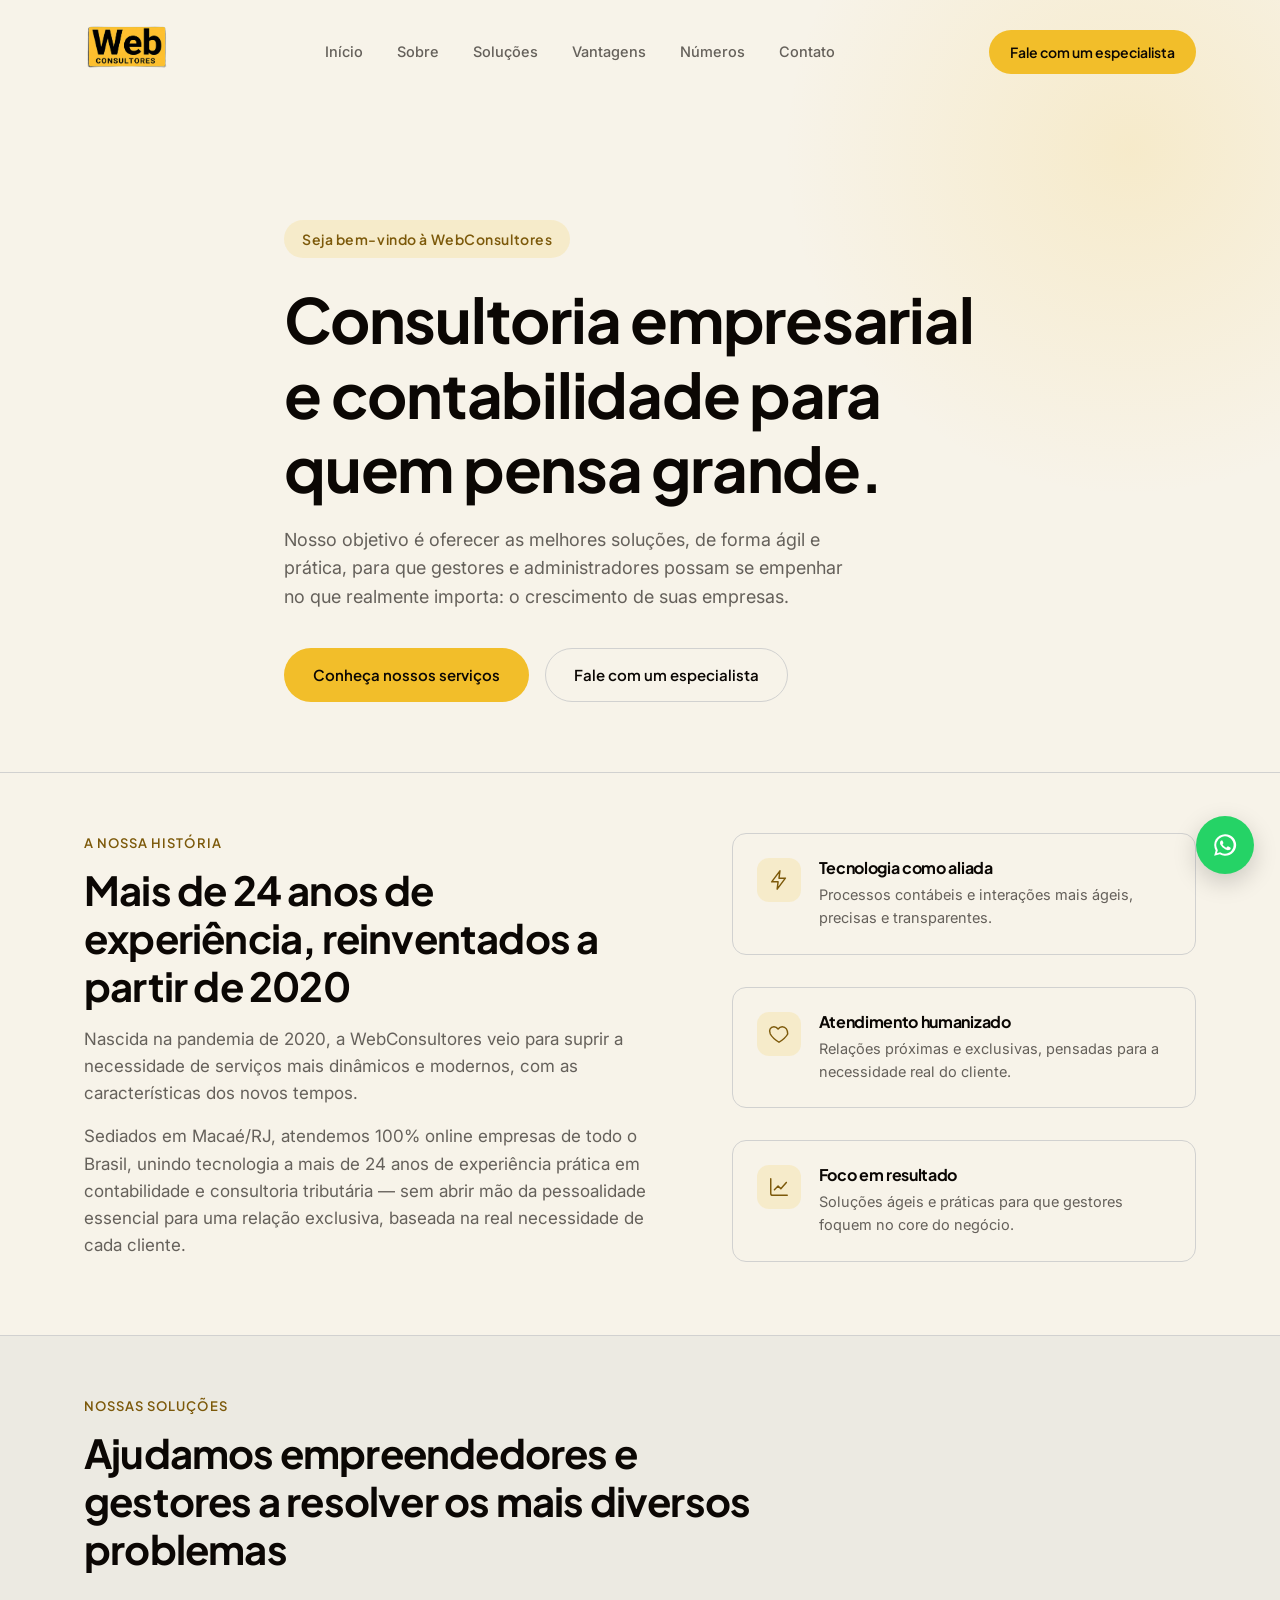
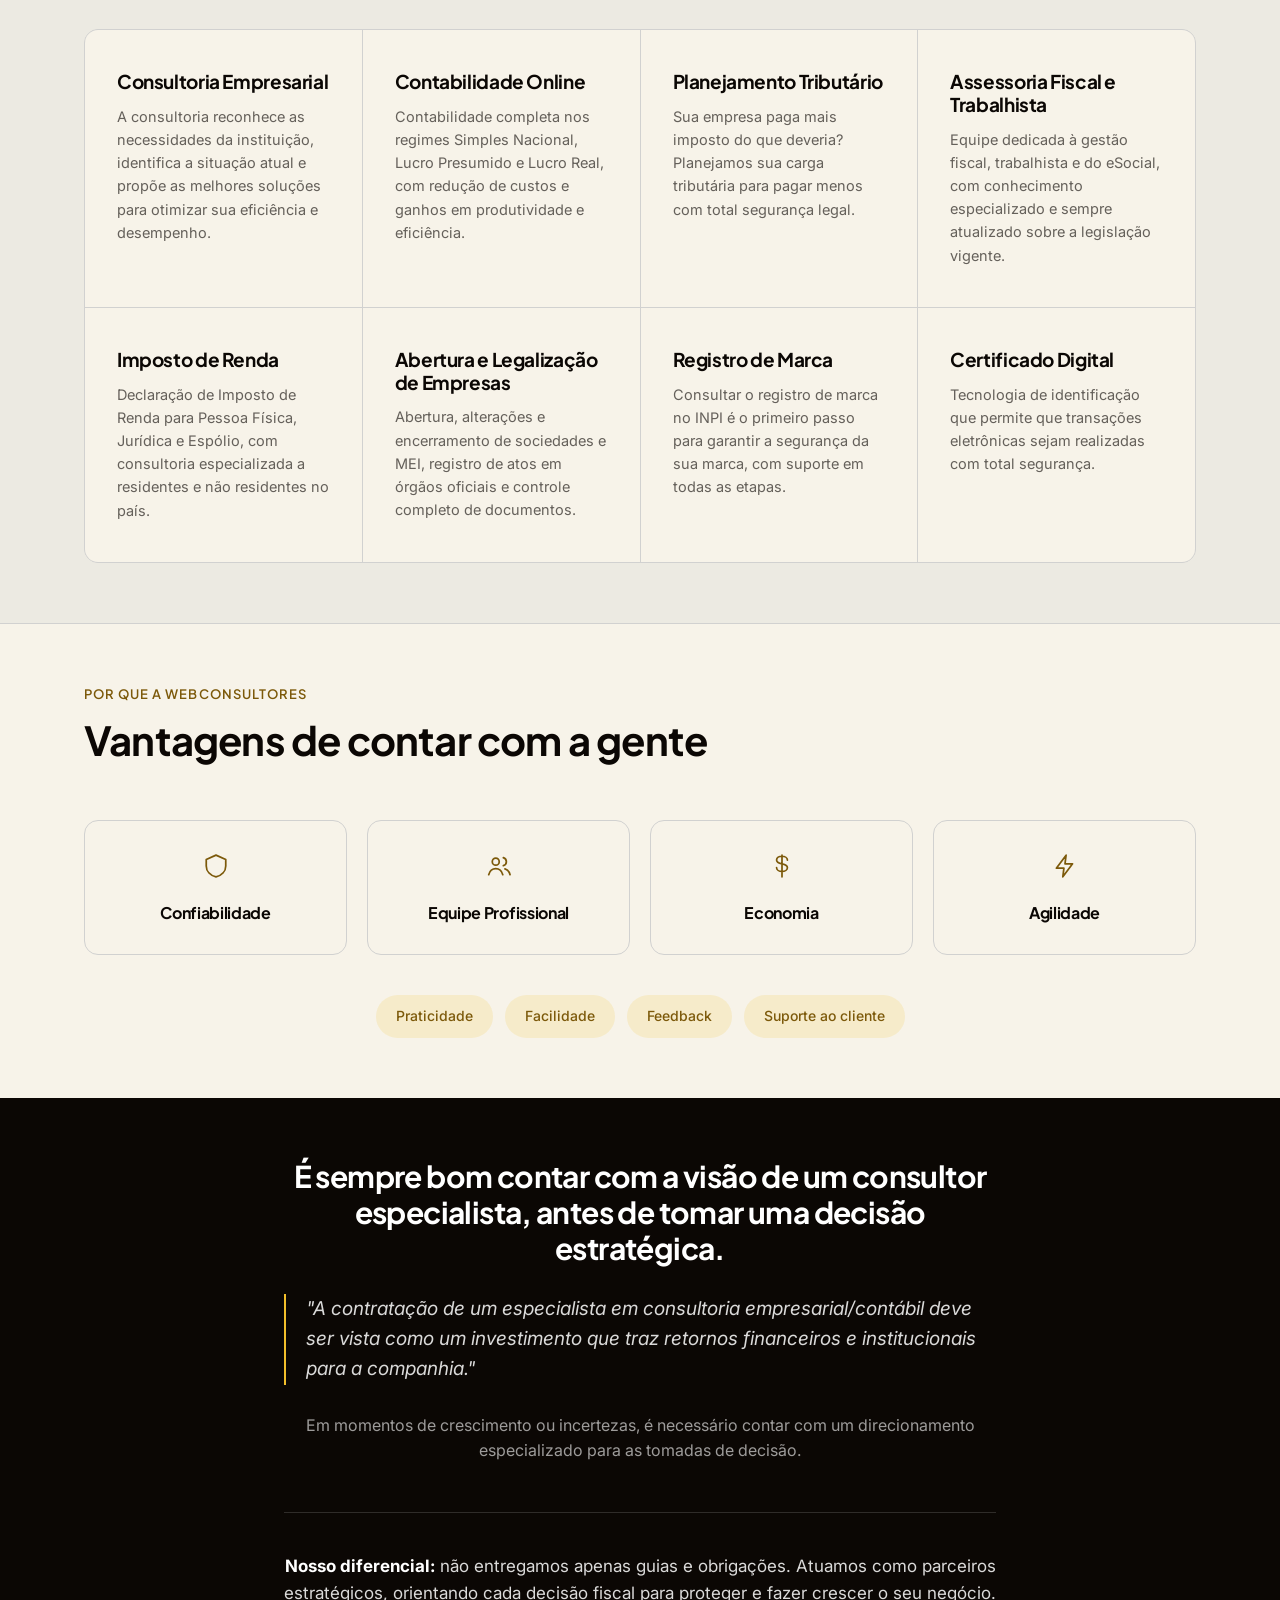
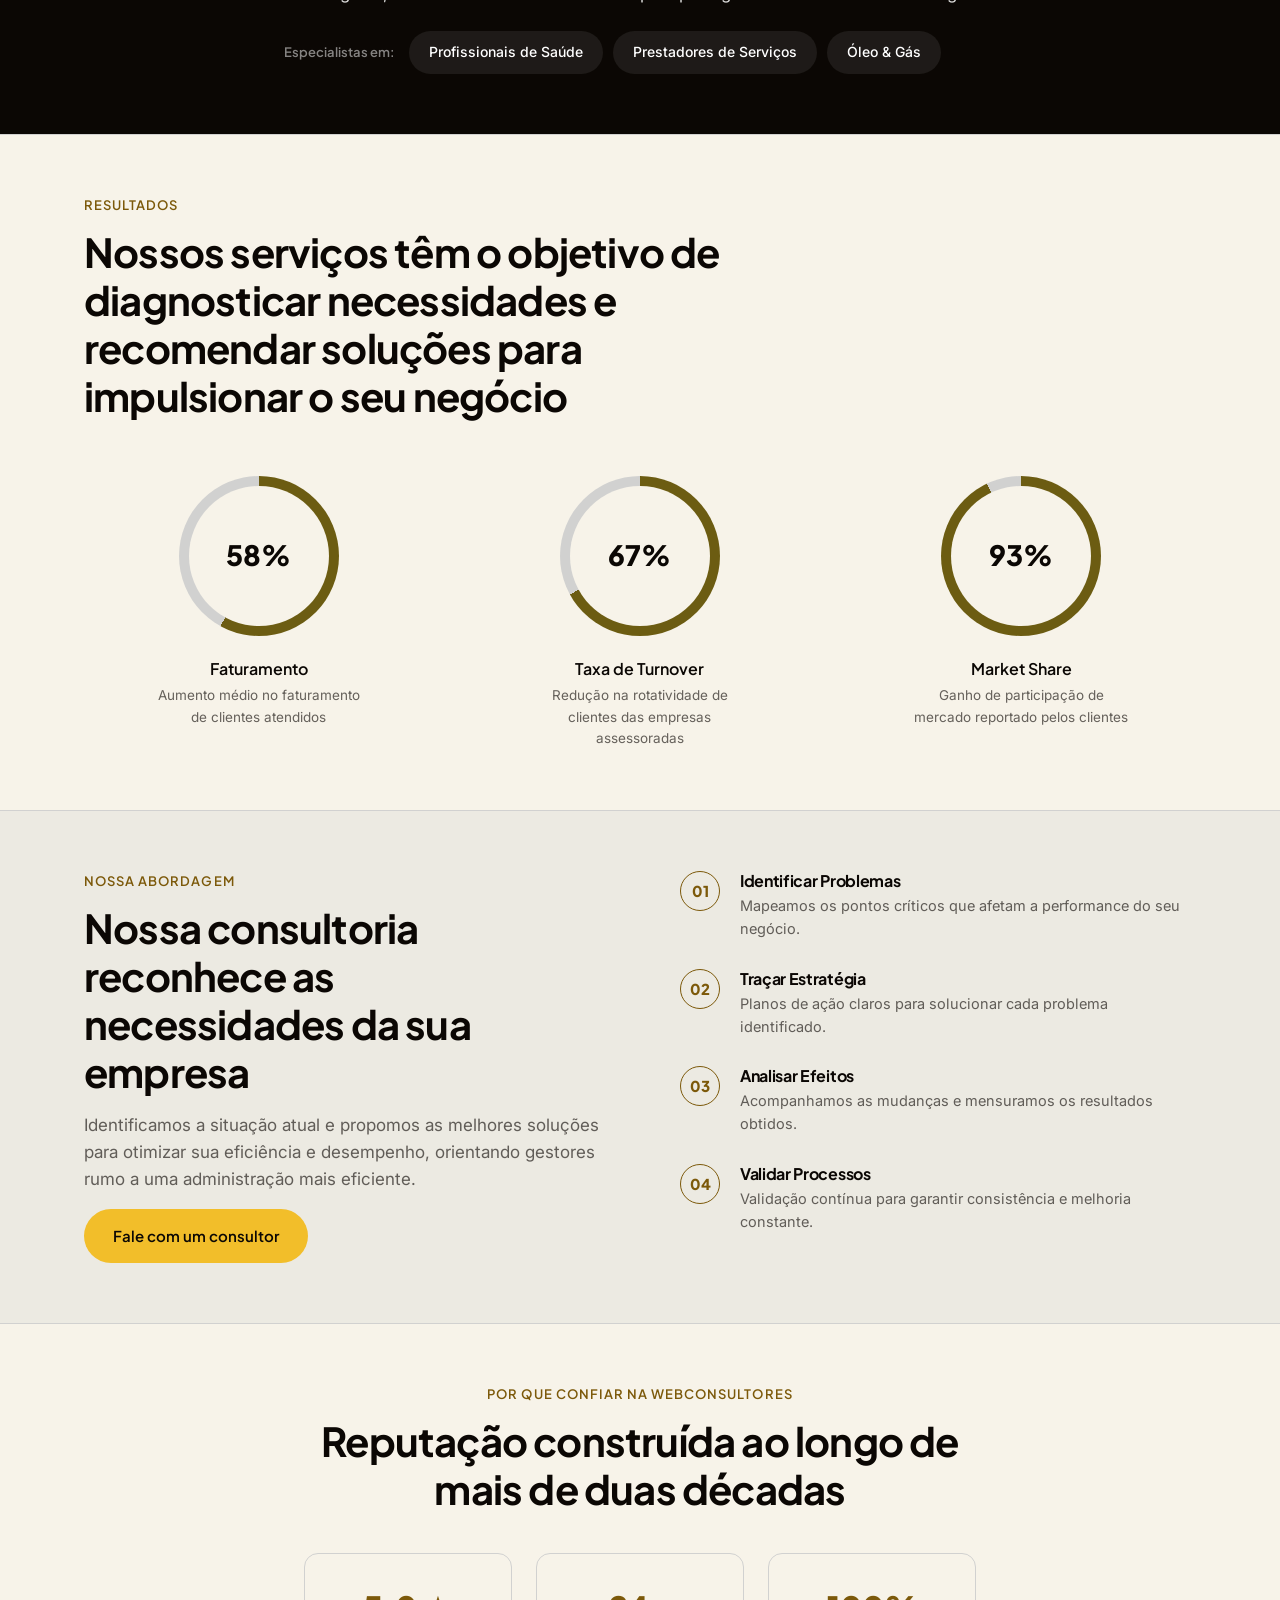
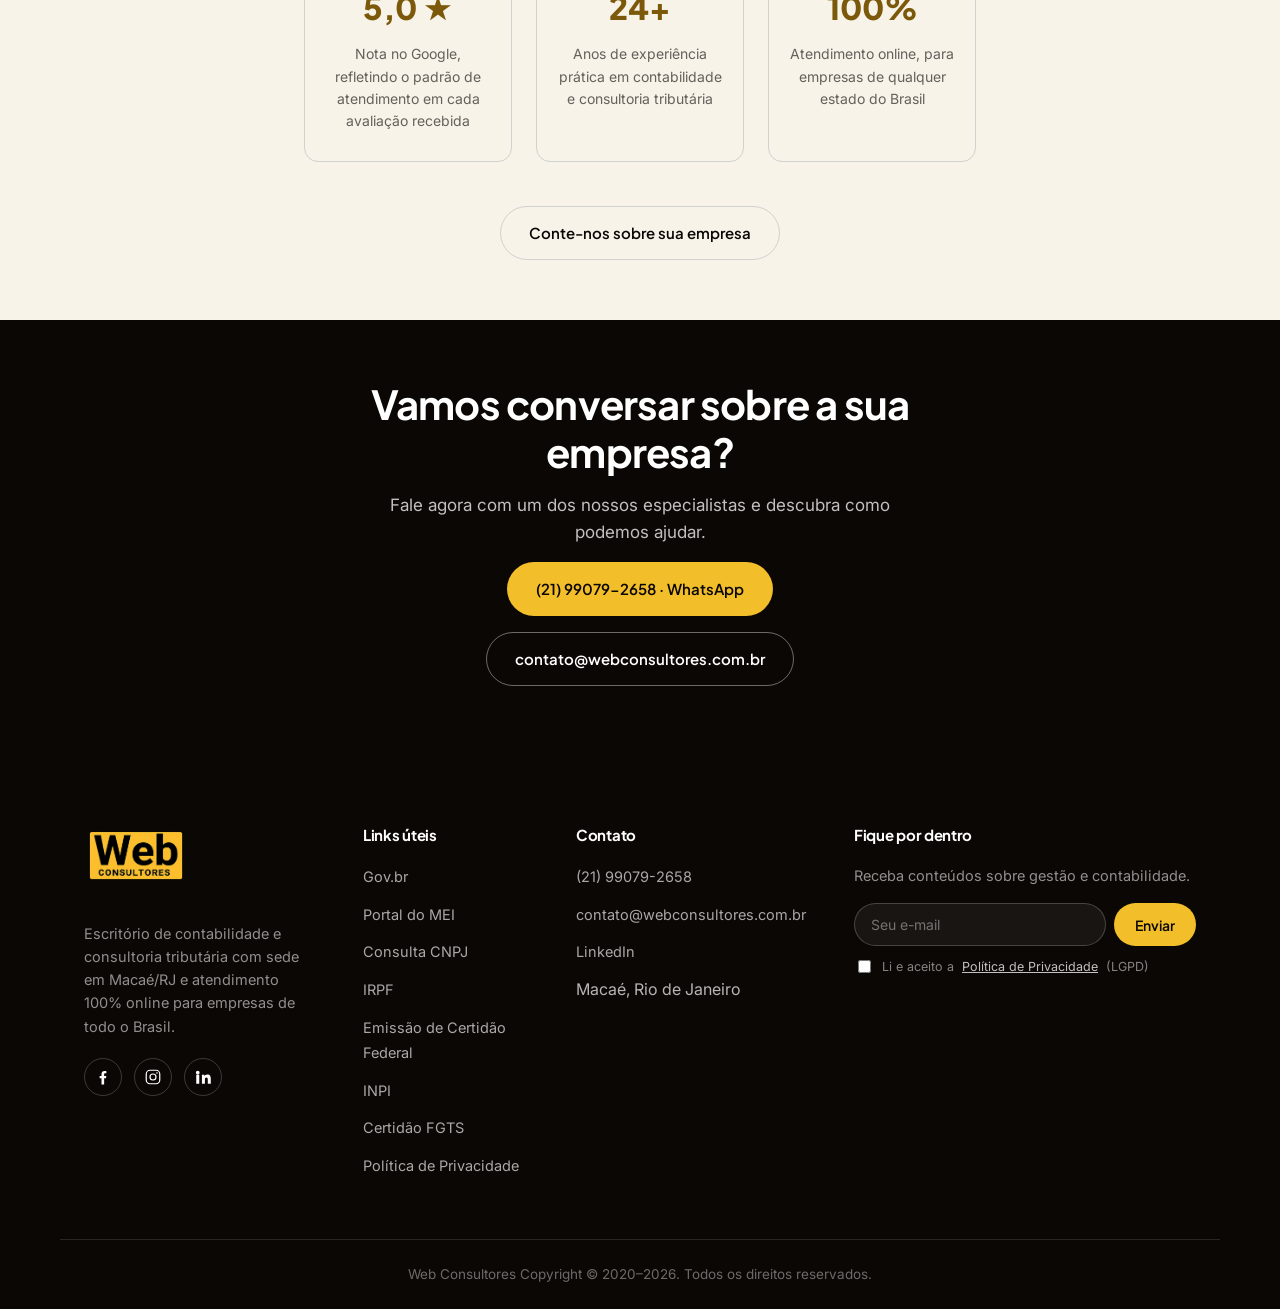
==== index.html @ 03e1ae9d "Remove badges de credibilidade duplicados do hero Nota 5,0/24 anos/100% online já aparecem na seção " ====
<!DOCTYPE html>
<html lang="pt-BR">
<head>
<meta charset="UTF-8">
<meta name="viewport" content="width=device-width, initial-scale=1.0">
<title>WebConsultores — Consultoria Empresarial e Contabilidade</title>
<meta name="description" content="WebConsultores: escritório de contabilidade e consultoria tributária em Macaé/RJ, com atendimento 100% online para empresas de todo o Brasil. +24 anos de experiência.">

<!-- Fontes: Plus Jakarta Sans para títulos, Inter para textos -->
<link rel="preconnect" href="https://fonts.googleapis.com">
<link rel="preconnect" href="https://fonts.gstatic.com" crossorigin>
<link href="https://fonts.googleapis.com/css2?family=Inter:wght@400;500;600&family=Plus+Jakarta+Sans:wght@500;600;700;800&display=swap" rel="stylesheet">

<link rel="stylesheet" href="css/style.css">
<noscript><style>.reveal { opacity: 1 !important; transform: none !important; }</style></noscript>

<!-- Schema.org: LocalBusiness + AggregateRating para rich snippets no Google -->
<!-- Sede definida como Macaé/RJ, conforme campo oficial do LinkedIn da empresa.
     Se a cidade correta for outra, ajuste addressLocality abaixo e no rodapé. -->
<script type="application/ld+json">
{
  "@context": "https://schema.org",
  "@type": "AccountingService",
  "name": "WebConsultores",
  "image": "assets/images/logo.png",
  "url": "https://webconsultores.com.br/",
  "telephone": "+5521990792658",
  "email": "contato@webconsultores.com.br",
  "priceRange": "$$",
  "address": {
    "@type": "PostalAddress",
    "addressLocality": "Macaé",
    "addressRegion": "RJ",
    "addressCountry": "BR"
  },
  "areaServed": "BR",
  "foundingDate": "2020",
  "sameAs": [
    "https://www.facebook.com/webcontador",
    "https://www.instagram.com/webconsultores/",
    "https://www.linkedin.com/company/webconsultores/"
  ],
  "aggregateRating": {
    "@type": "AggregateRating",
    "ratingValue": "5.0",
    "bestRating": "5",
    "reviewCount": "1"
  }
}
</script>
</head>
<body>

<!-- ===================== HEADER ===================== -->
<header class="site-header" id="siteHeader">
  <div class="container header-inner">
    <a href="#top" class="logo">
      <img src="assets/images/logo.png" alt="WebConsultores" class="logo-img">
    </a>

    <nav class="main-nav" id="mainNav">
      <ul>
        <li><a href="#top" class="nav-link">Início</a></li>
        <li><a href="#sobre" class="nav-link">Sobre</a></li>
        <li><a href="#solucoes" class="nav-link">Soluções</a></li>
        <li><a href="#vantagens" class="nav-link">Vantagens</a></li>
        <li><a href="#numeros" class="nav-link">Números</a></li>
        <li><a href="#contato" class="nav-link">Contato</a></li>
      </ul>
    </nav>

    <div class="header-actions">
      <a href="https://wa.me/5521990792658?text=Ol%C3%A1%21%20Vim%20pelo%20site%20da%20WebConsultores%20e%20gostaria%20de%20falar%20com%20um%20especialista." class="btn btn-primary btn-sm" target="_blank" rel="noopener">Fale com um especialista</a>
      <button class="menu-toggle" id="menuToggle" aria-label="Abrir menu" aria-expanded="false">
        <span></span><span></span><span></span>
      </button>
    </div>
  </div>
</header>

<!-- ===================== HERO ===================== -->
<section class="hero" id="top">
  <div class="container hero-inner">
    <p class="eyebrow reveal">Seja bem-vindo à WebConsultores</p>
    <h1 class="hero-title reveal">
      Consultoria empresarial e contabilidade para quem pensa grande.
    </h1>
    <p class="hero-subtitle reveal">
      Nosso objetivo é oferecer as melhores soluções, de forma ágil e prática,
      para que gestores e administradores possam se empenhar no que realmente importa:
      o crescimento de suas empresas.
    </p>
    <div class="hero-actions reveal">
      <a href="#solucoes" class="btn btn-primary">Conheça nossos serviços</a>
      <a href="https://wa.me/5521990792658?text=Ol%C3%A1%21%20Vim%20pelo%20site%20da%20WebConsultores%20e%20gostaria%20de%20falar%20com%20um%20especialista." class="btn btn-ghost" target="_blank" rel="noopener">Fale com um especialista</a>
    </div>
  </div>
  <div class="hero-glow" aria-hidden="true"></div>
</section>

<!-- ===================== SOBRE NÓS ===================== -->
<section class="about" id="sobre">
  <div class="container about-grid">
    <div class="about-text reveal">
      <p class="section-tag">A nossa história</p>
      <h2 class="section-title">Mais de 24 anos de experiência, reinventados a partir de 2020</h2>
      <p class="body-lg">
        Nascida na pandemia de 2020, a WebConsultores veio para suprir a necessidade
        de serviços mais dinâmicos e modernos, com as características dos novos tempos.
      </p>
      <p class="body-lg">
        Sediados em Macaé/RJ, atendemos 100% online empresas de todo o Brasil, unindo
        tecnologia a mais de 24 anos de experiência prática em contabilidade e consultoria
        tributária — sem abrir mão da pessoalidade essencial para uma relação exclusiva,
        baseada na real necessidade de cada cliente.
      </p>
    </div>

    <div class="about-points reveal">
      <div class="point">
        <div class="point-icon" aria-hidden="true">
          <svg width="22" height="22" viewBox="0 0 24 24" fill="none"><path d="M13 2 4 14h7l-1 8 9-12h-7l1-8Z" stroke="currentColor" stroke-width="1.6" stroke-linejoin="round"/></svg>
        </div>
        <div>
          <h3>Tecnologia como aliada</h3>
          <p>Processos contábeis e interações mais ágeis, precisas e transparentes.</p>
        </div>
      </div>
      <div class="point">
        <div class="point-icon" aria-hidden="true">
          <svg width="22" height="22" viewBox="0 0 24 24" fill="none"><path d="M12 21s-7-4.35-9.5-9C.5 8 2.5 4 6.5 4c2 0 3.5 1.2 4.5 2.6C12 5.2 13.5 4 15.5 4 19.5 4 21.5 8 21.5 12c-2.5 4.65-9.5 9-9.5 9Z" stroke="currentColor" stroke-width="1.6" stroke-linejoin="round"/></svg>
        </div>
        <div>
          <h3>Atendimento humanizado</h3>
          <p>Relações próximas e exclusivas, pensadas para a necessidade real do cliente.</p>
        </div>
      </div>
      <div class="point">
        <div class="point-icon" aria-hidden="true">
          <svg width="22" height="22" viewBox="0 0 24 24" fill="none"><path d="M3 3v16a2 2 0 0 0 2 2h16" stroke="currentColor" stroke-width="1.6" stroke-linecap="round"/><path d="M7 15l4-4 3 3 6-7" stroke="currentColor" stroke-width="1.6" stroke-linecap="round" stroke-linejoin="round"/></svg>
        </div>
        <div>
          <h3>Foco em resultado</h3>
          <p>Soluções ágeis e práticas para que gestores foquem no core do negócio.</p>
        </div>
      </div>
    </div>
  </div>
</section>

<!-- ===================== NOSSAS SOLUÇÕES ===================== -->
<section class="services" id="solucoes">
  <div class="container">
    <div class="section-head reveal">
      <p class="section-tag">Nossas soluções</p>
      <h2 class="section-title">Ajudamos empreendedores e gestores a resolver os mais diversos problemas</h2>
    </div>

    <div class="services-grid">
      <article class="service-card reveal">
        <h3>Consultoria Empresarial</h3>
        <p>A consultoria reconhece as necessidades da instituição, identifica a situação atual e propõe as melhores soluções para otimizar sua eficiência e desempenho.</p>
      </article>
      <article class="service-card reveal">
        <h3>Contabilidade Online</h3>
        <p>Contabilidade completa nos regimes Simples Nacional, Lucro Presumido e Lucro Real, com redução de custos e ganhos em produtividade e eficiência.</p>
      </article>
      <article class="service-card reveal">
        <h3>Planejamento Tributário</h3>
        <p>Sua empresa paga mais imposto do que deveria? Planejamos sua carga tributária para pagar menos com total segurança legal.</p>
      </article>
      <article class="service-card reveal">
        <h3>Assessoria Fiscal e Trabalhista</h3>
        <p>Equipe dedicada à gestão fiscal, trabalhista e do eSocial, com conhecimento especializado e sempre atualizado sobre a legislação vigente.</p>
      </article>
      <article class="service-card reveal">
        <h3>Imposto de Renda</h3>
        <p>Declaração de Imposto de Renda para Pessoa Física, Jurídica e Espólio, com consultoria especializada a residentes e não residentes no país.</p>
      </article>
      <article class="service-card reveal">
        <h3>Abertura e Legalização de Empresas</h3>
        <p>Abertura, alterações e encerramento de sociedades e MEI, registro de atos em órgãos oficiais e controle completo de documentos.</p>
      </article>
      <article class="service-card reveal">
        <h3>Registro de Marca</h3>
        <p>Consultar o registro de marca no INPI é o primeiro passo para garantir a segurança da sua marca, com suporte em todas as etapas.</p>
      </article>
      <article class="service-card reveal">
        <h3>Certificado Digital</h3>
        <p>Tecnologia de identificação que permite que transações eletrônicas sejam realizadas com total segurança.</p>
      </article>
    </div>
  </div>
</section>

<!-- ===================== VANTAGENS ===================== -->
<section class="advantages" id="vantagens">
  <div class="container">
    <div class="section-head reveal">
      <p class="section-tag">Por que a WebConsultores</p>
      <h2 class="section-title">Vantagens de contar com a gente</h2>
    </div>

    <div class="advantages-grid">
      <div class="advantage-card reveal">
        <svg width="26" height="26" viewBox="0 0 24 24" fill="none"><path d="M12 2 3 6v6c0 5 3.8 8.7 9 10 5.2-1.3 9-5 9-10V6l-9-4Z" stroke="currentColor" stroke-width="1.6" stroke-linejoin="round"/></svg>
        <h3>Confiabilidade</h3>
      </div>
      <div class="advantage-card reveal">
        <svg width="26" height="26" viewBox="0 0 24 24" fill="none"><circle cx="9" cy="8" r="3.2" stroke="currentColor" stroke-width="1.6"/><path d="M2.5 20c1-3.5 3.7-5.5 6.5-5.5s5.5 2 6.5 5.5" stroke="currentColor" stroke-width="1.6" stroke-linecap="round"/><path d="M16 4.3c1.6.5 2.8 2 2.8 3.7 0 1.8-1.2 3.2-2.8 3.7" stroke="currentColor" stroke-width="1.6" stroke-linecap="round"/><path d="M17.5 14.6c2.3.7 4 2.6 4.7 5.4" stroke="currentColor" stroke-width="1.6" stroke-linecap="round"/></svg>
        <h3>Equipe Profissional</h3>
      </div>
      <div class="advantage-card reveal">
        <svg width="26" height="26" viewBox="0 0 24 24" fill="none"><path d="M12 2v20M17 6.5c0-1.9-2.2-3.5-5-3.5s-5 1.4-5 3.5 2.2 3 5 3.5 5 1.6 5 3.5-2.2 3.5-5 3.5-5-1.6-5-3.5" stroke="currentColor" stroke-width="1.6" stroke-linecap="round"/></svg>
        <h3>Economia</h3>
      </div>
      <div class="advantage-card reveal">
        <svg width="26" height="26" viewBox="0 0 24 24" fill="none"><path d="M13 2 4 14h7l-1 8 9-12h-7l1-8Z" stroke="currentColor" stroke-width="1.6" stroke-linejoin="round"/></svg>
        <h3>Agilidade</h3>
      </div>
    </div>

    <div class="benefits-row reveal">
      <span class="benefit-tag">Praticidade</span>
      <span class="benefit-tag">Facilidade</span>
      <span class="benefit-tag">Feedback</span>
      <span class="benefit-tag">Suporte ao cliente</span>
    </div>
  </div>
</section>

<!-- ===================== DIFERENCIAL / CITAÇÃO ===================== -->
<section class="quote-section">
  <div class="container quote-inner reveal">
    <h2 class="quote-title">É sempre bom contar com a visão de um consultor especialista, antes de tomar uma decisão estratégica.</h2>
    <blockquote>
      "A contratação de um especialista em consultoria empresarial/contábil deve ser vista
      como um investimento que traz retornos financeiros e institucionais para a companhia."
    </blockquote>
    <p class="quote-context">Em momentos de crescimento ou incertezas, é necessário contar com um direcionamento especializado para as tomadas de decisão.</p>

    <div class="differentiator">
      <p class="differentiator-text">
        <strong>Nosso diferencial:</strong> não entregamos apenas guias e obrigações.
        Atuamos como parceiros estratégicos, orientando cada decisão fiscal para
        proteger e fazer crescer o seu negócio.
      </p>
      <div class="expertise-tags">
        <span class="tag-label">Especialistas em:</span>
        <span class="benefit-tag">Profissionais de Saúde</span>
        <span class="benefit-tag">Prestadores de Serviços</span>
        <span class="benefit-tag">Óleo &amp; Gás</span>
      </div>
    </div>
  </div>
</section>

<!-- ===================== NÚMEROS / ESTATÍSTICAS ===================== -->
<section class="stats" id="numeros">
  <div class="container">
    <div class="section-head reveal">
      <p class="section-tag">Resultados</p>
      <h2 class="section-title">Nossos serviços têm o objetivo de diagnosticar necessidades e recomendar soluções para impulsionar o seu negócio</h2>
    </div>

    <div class="stats-grid">
      <div class="stat-card reveal">
        <div class="stat-ring" data-value="58" style="--value:58">
          <span class="stat-number">58%</span>
        </div>
        <p class="stat-label">Faturamento</p>
        <p class="stat-caption">Aumento médio no faturamento de clientes atendidos</p>
      </div>
      <div class="stat-card reveal">
        <div class="stat-ring" data-value="67" style="--value:67">
          <span class="stat-number">67%</span>
        </div>
        <p class="stat-label">Taxa de Turnover</p>
        <p class="stat-caption">Redução na rotatividade de clientes das empresas assessoradas</p>
      </div>
      <div class="stat-card reveal">
        <div class="stat-ring" data-value="93" style="--value:93">
          <span class="stat-number">93%</span>
        </div>
        <p class="stat-label">Market Share</p>
        <p class="stat-caption">Ganho de participação de mercado reportado pelos clientes</p>
      </div>
    </div>
  </div>
</section>

<!-- ===================== ABORDAGEM / PROCESSO ===================== -->
<section class="approach">
  <div class="container approach-grid">
    <div class="approach-text reveal">
      <p class="section-tag">Nossa abordagem</p>
      <h2 class="section-title">Nossa consultoria reconhece as necessidades da sua empresa</h2>
      <p class="body-lg">
        Identificamos a situação atual e propomos as melhores soluções para otimizar
        sua eficiência e desempenho, orientando gestores rumo a uma administração mais eficiente.
      </p>
      <a href="https://wa.me/5521990792658?text=Ol%C3%A1%21%20Gostaria%20de%20agendar%20uma%20conversa%20com%20um%20consultor%20da%20WebConsultores." class="btn btn-primary" target="_blank" rel="noopener">Fale com um consultor</a>
    </div>

    <ol class="process-list reveal">
      <li>
        <span class="process-index">01</span>
        <div>
          <h3>Identificar Problemas</h3>
          <p>Mapeamos os pontos críticos que afetam a performance do seu negócio.</p>
        </div>
      </li>
      <li>
        <span class="process-index">02</span>
        <div>
          <h3>Traçar Estratégia</h3>
          <p>Planos de ação claros para solucionar cada problema identificado.</p>
        </div>
      </li>
      <li>
        <span class="process-index">03</span>
        <div>
          <h3>Analisar Efeitos</h3>
          <p>Acompanhamos as mudanças e mensuramos os resultados obtidos.</p>
        </div>
      </li>
      <li>
        <span class="process-index">04</span>
        <div>
          <h3>Validar Processos</h3>
          <p>Validação contínua para garantir consistência e melhoria constante.</p>
        </div>
      </li>
    </ol>
  </div>
</section>

<!-- ===================== PROVA SOCIAL ===================== -->
<!-- Substitui a antiga seção de depoimentos (sem conteúdo real) por indicadores de confiança verificáveis -->
<section class="social-proof">
  <div class="container social-proof-inner reveal">
    <p class="section-tag">Por que confiar na WebConsultores</p>
    <h2 class="section-title">Reputação construída ao longo de mais de duas décadas</h2>
    <div class="social-proof-grid">
      <div class="social-proof-item">
        <span class="social-proof-number">5,0 ★</span>
        <p>Nota no Google, refletindo o padrão de atendimento em cada avaliação recebida</p>
      </div>
      <div class="social-proof-item">
        <span class="social-proof-number">24+</span>
        <p>Anos de experiência prática em contabilidade e consultoria tributária</p>
      </div>
      <div class="social-proof-item">
        <span class="social-proof-number">100%</span>
        <p>Atendimento online, para empresas de qualquer estado do Brasil</p>
      </div>
    </div>
    <a href="https://wa.me/5521990792658?text=Ol%C3%A1%21%20Vim%20pelo%20site%20da%20WebConsultores%20e%20gostaria%20de%20falar%20com%20um%20especialista." class="btn btn-ghost" target="_blank" rel="noopener">Conte-nos sobre sua empresa</a>
  </div>
</section>

<!-- ===================== CONTATO / CTA FINAL ===================== -->
<section class="cta-final" id="contato">
  <div class="container cta-final-inner reveal">
    <h2>Vamos conversar sobre a sua empresa?</h2>
    <p>Fale agora com um dos nossos especialistas e descubra como podemos ajudar.</p>
    <div class="cta-final-actions">
      <a href="https://wa.me/5521990792658?text=Ol%C3%A1%21%20Vim%20pelo%20site%20e%20quero%20conversar%20sobre%20minha%20empresa." class="btn btn-primary" target="_blank" rel="noopener">
        (21) 99079-2658 · WhatsApp
      </a>
      <a href="mailto:contato@webconsultores.com.br" class="btn btn-ghost">contato@webconsultores.com.br</a>
    </div>
  </div>
</section>

<!-- ===================== FOOTER ===================== -->
<footer class="site-footer">
  <div class="container footer-grid">
    <div class="footer-brand">
      <a href="#top" class="logo">
        <img src="assets/images/logo.png" alt="WebConsultores" class="logo-img logo-img-footer">
      </a>
      <p>Escritório de contabilidade e consultoria tributária com sede em Macaé/RJ e atendimento 100% online para empresas de todo o Brasil.</p>
      <div class="social-links">
        <a href="https://www.facebook.com/webcontador" target="_blank" rel="noopener" aria-label="Facebook">
          <svg width="18" height="18" viewBox="0 0 24 24" fill="currentColor"><path d="M13.5 22v-8.5H16l.4-3H13.5V8.4c0-.9.2-1.5 1.5-1.5H16.5V4.2C16.2 4.1 15.2 4 14 4c-2.4 0-4 1.5-4 4.1v2.4H7.5v3H10V22h3.5Z"/></svg>
        </a>
        <a href="https://www.instagram.com/webconsultores/" target="_blank" rel="noopener" aria-label="Instagram">
          <svg width="18" height="18" viewBox="0 0 24 24" fill="none"><rect x="3" y="3" width="18" height="18" rx="5" stroke="currentColor" stroke-width="1.6"/><circle cx="12" cy="12" r="4" stroke="currentColor" stroke-width="1.6"/><circle cx="17.3" cy="6.7" r="1.1" fill="currentColor"/></svg>
        </a>
        <a href="https://www.linkedin.com/company/webconsultores/" target="_blank" rel="noopener" aria-label="LinkedIn">
          <svg width="18" height="18" viewBox="0 0 24 24" fill="currentColor"><path d="M4.98 3.5a2.5 2.5 0 1 1 0 5 2.5 2.5 0 0 1 0-5ZM3 9h4v12H3V9Zm7 0h3.8v1.7h.05c.53-1 1.83-2.05 3.77-2.05 4.03 0 4.78 2.65 4.78 6.1V21h-4v-5.35c0-1.28-.02-2.92-1.78-2.92-1.78 0-2.06 1.39-2.06 2.83V21h-4V9Z"/></svg>
        </a>
      </div>
    </div>

    <div class="footer-links">
      <h3>Links úteis</h3>
      <ul>
        <li><a href="https://www.gov.br/pt-br" target="_blank" rel="noopener">Gov.br</a></li>
        <li><a href="https://www.gov.br/empresas-e-negocios/pt-br/empreendedor" target="_blank" rel="noopener">Portal do MEI</a></li>
        <li><a href="https://solucoes.receita.fazenda.gov.br/servicos/cnpjreva/cnpjreva_solicitacao.asp" target="_blank" rel="noopener">Consulta CNPJ</a></li>
        <li><a href="https://www.gov.br/pt-br/servicos/declarar-meu-imposto-de-renda" target="_blank" rel="noopener">IRPF</a></li>
        <li><a href="https://www.gov.br/pt-br/servicos/emitir-certidao-de-regularidade-fiscal" target="_blank" rel="noopener">Emissão de Certidão Federal</a></li>
        <li><a href="https://www.gov.br/inpi/pt-br" target="_blank" rel="noopener">INPI</a></li>
        <li><a href="https://consulta-crf.caixa.gov.br/consultacrf/pages/consultaEmpregador.jsf" target="_blank" rel="noopener">Certidão FGTS</a></li>
        <li><a href="politica-de-privacidade.html">Política de Privacidade</a></li>
      </ul>
    </div>

    <div class="footer-contact">
      <h3>Contato</h3>
      <ul>
        <li><a href="https://wa.me/5521990792658?text=Ol%C3%A1%21%20Vim%20pelo%20site%20da%20WebConsultores%20e%20gostaria%20de%20falar%20com%20um%20especialista." target="_blank" rel="noopener">(21) 99079-2658</a></li>
        <li><a href="mailto:contato@webconsultores.com.br">contato@webconsultores.com.br</a></li>
        <li><a href="https://www.linkedin.com/company/webconsultores/" target="_blank" rel="noopener">LinkedIn</a></li>
        <li>Macaé, Rio de Janeiro</li>
      </ul>
    </div>

    <div class="footer-newsletter">
      <h3>Fique por dentro</h3>
      <p>Receba conteúdos sobre gestão e contabilidade.</p>
      <form class="newsletter-form" id="newsletterForm">
        <div class="newsletter-row">
          <input type="email" placeholder="Seu e-mail" required aria-label="Seu e-mail">
          <button type="submit" class="btn btn-primary btn-sm">Enviar</button>
        </div>
        <label class="consent-label">
          <input type="checkbox" required id="consentCheckbox">
          Li e aceito a <a href="politica-de-privacidade.html">Política de Privacidade</a> (LGPD)
        </label>
      </form>
      <p class="form-note" id="formNote" hidden>Obrigado! Em breve entraremos em contato.</p>
    </div>
  </div>

  <div class="container footer-bottom">
    <p>Web Consultores Copyright © 2020–2026. Todos os direitos reservados.</p>
  </div>
</footer>

<!-- WhatsApp flutuante -->
<a class="whatsapp-float" href="https://wa.me/5521990792658?text=Ol%C3%A1%2C%20WebConsultores%21%20" target="_blank" rel="noopener" aria-label="Falar no WhatsApp">
  <svg width="26" height="26" viewBox="0 0 24 24" fill="currentColor"><path d="M12 2a10 10 0 0 0-8.6 15L2 22l5.2-1.4A10 10 0 1 0 12 2Zm0 18a8 8 0 0 1-4.1-1.1l-.3-.2-3 .8.8-2.9-.2-.3A8 8 0 1 1 12 20Zm4.4-6c-.2-.1-1.4-.7-1.6-.8-.2-.1-.4-.1-.5.1-.2.2-.6.8-.8 1-.1.1-.3.2-.5.1-.2-.1-1-.4-1.9-1.2-.7-.6-1.2-1.4-1.3-1.6-.1-.2 0-.4.1-.5l.4-.4c.1-.1.2-.3.2-.4.1-.1 0-.3 0-.4-.1-.1-.5-1.2-.7-1.7-.2-.4-.4-.4-.5-.4h-.5c-.1 0-.4 0-.6.3-.2.2-.8.8-.8 2s.9 2.3 1 2.4c.1.2 1.7 2.6 4.2 3.6.6.3 1 .4 1.4.5.6.2 1.1.2 1.5.1.5-.1 1.4-.6 1.6-1.1.2-.5.2-1 .1-1.1-.1-.1-.2-.2-.4-.3Z"/></svg>
</a>

<script src="js/script.js"></script>
</body>
</html>
---- css/style.css ----
/* =========================================================
   WebConsultores — Redesign minimalista
   Paleta original da marca: dourado + preto
   --gold      #f2be2a  fundo de botões, ícones, elementos decorativos
   --gold-text #7c590a  dourado escurecido — usado em texto/links sobre fundo claro (contraste)
   --gold-deep #6c5c12  dourado mais escuro — estados de hover
   --ink       #0b0704  texto principal e seções escuras
   --line      #d1d1d0  bordas e divisórias
   Tipografia: Plus Jakarta Sans (títulos) + Inter (corpo)
   ========================================================= */

:root {
  --bg: #f7f3e9;
  --bg-soft: rgba(209, 209, 208, 0.28);
  --text: #0b0704;
  --text-muted: rgba(11, 7, 4, 0.62);
  --border: #d1d1d0;
  --accent: #f2be2a;
  --accent-text: #7c590a;
  --accent-deep: #6c5c12;
  --accent-soft: rgba(242, 190, 42, 0.16);

  --font-heading: 'Plus Jakarta Sans', sans-serif;
  --font-body: 'Inter', sans-serif;

  --container: 1160px;
  --radius: 14px;
  --transition: 0.3s cubic-bezier(.4,0,.2,1);
}

* { box-sizing: border-box; }

html { scroll-behavior: smooth; }

body {
  margin: 0;
  background: var(--bg);
  color: var(--text);
  font-family: var(--font-body);
  font-size: 16px;
  line-height: 1.6;
  -webkit-font-smoothing: antialiased;
}

img { max-width: 100%; display: block; }

a { color: inherit; text-decoration: none; }

.container {
  max-width: var(--container);
  margin: 0 auto;
  padding: 0 24px;
}

h1, h2, h3 {
  font-family: var(--font-heading);
  font-weight: 700;
  line-height: 1.2;
  margin: 0 0 16px;
  letter-spacing: -0.02em;
}

p { margin: 0 0 16px; color: var(--text-muted); }

.body-lg { font-size: 17px; }

section { padding: 60px 0; }

/* Linha divisória sutil entre seções de fundo claro (seções escuras já se
   separam pelo próprio contraste de cor, então ficam de fora) */
.about, .services, .advantages, .stats, .approach, .social-proof {
  border-top: 1px solid var(--border);
}

/* ---------- Reveal-on-scroll ---------- */
.reveal {
  opacity: 0;
  transform: translateY(24px);
  transition: opacity 0.7s ease, transform 0.7s ease;
}
.reveal.is-visible {
  opacity: 1;
  transform: translateY(0);
}

/* ---------- Buttons ---------- */
.btn {
  display: inline-flex;
  align-items: center;
  justify-content: center;
  gap: 8px;
  padding: 14px 28px;
  border-radius: 999px;
  font-family: var(--font-heading);
  font-weight: 600;
  font-size: 15px;
  border: 1px solid transparent;
  cursor: pointer;
  transition: var(--transition);
  white-space: nowrap;
}
.btn-primary {
  background: var(--accent);
  color: var(--text);
}
.btn-primary:hover { background: var(--accent-deep); color: #fff; }

.btn-ghost {
  background: transparent;
  color: var(--text);
  border-color: var(--border);
}
.btn-ghost:hover {
  border-color: var(--text);
}

.btn-sm { padding: 10px 20px; font-size: 14px; }

/* ---------- Section head helpers ---------- */
.section-tag {
  font-family: var(--font-heading);
  font-weight: 600;
  font-size: 13px;
  letter-spacing: 0.08em;
  text-transform: uppercase;
  color: var(--accent-text);
  margin: 0 0 12px;
}
.section-title {
  font-size: clamp(28px, 3.4vw, 40px);
  max-width: 720px;
}
.section-head { margin-bottom: 56px; }

/* =========================================================
   HEADER
   ========================================================= */
.site-header {
  position: fixed;
  top: 0; left: 0; right: 0;
  z-index: 100;
  padding: 22px 0;
  transition: var(--transition);
  background: rgba(255,255,255,0);
  border-bottom: 1px solid transparent;
}
.site-header.scrolled {
  padding: 14px 0;
  background: rgba(247,243,233,0.8);
  backdrop-filter: blur(14px) saturate(1.4);
  -webkit-backdrop-filter: blur(14px) saturate(1.4);
  border-bottom: 1px solid var(--border);
}

.header-inner {
  display: flex;
  align-items: center;
  justify-content: space-between;
}

.logo {
  display: inline-flex;
  align-items: center;
}
.logo-img {
  height: 60px;
  width: auto;
  display: block;
  border-radius: 6px;
}
.logo-img-footer { height: 72px; }

.main-nav ul {
  list-style: none;
  display: flex;
  gap: 34px;
  margin: 0;
  padding: 0;
}
.nav-link {
  font-size: 14.5px;
  font-weight: 500;
  color: var(--text-muted);
  transition: color var(--transition);
}
.nav-link:hover { color: var(--text); }

.header-actions { display: flex; align-items: center; gap: 18px; }

.menu-toggle {
  display: none;
  flex-direction: column;
  justify-content: center;
  gap: 5px;
  width: 34px;
  height: 34px;
  background: none;
  border: none;
  cursor: pointer;
}
.menu-toggle span {
  display: block;
  height: 2px;
  background: var(--text);
  border-radius: 2px;
  transition: var(--transition);
}

/* =========================================================
   HERO
   ========================================================= */
.hero {
  position: relative;
  padding: 220px 0 70px;
  overflow: hidden;
}
.hero-inner { max-width: 760px; position: relative; z-index: 1; }

.eyebrow {
  font-family: var(--font-heading);
  font-weight: 600;
  font-size: 14px;
  letter-spacing: 0.04em;
  color: var(--accent-text);
  background: var(--accent-soft);
  display: inline-block;
  padding: 8px 18px;
  border-radius: 999px;
  margin-bottom: 24px;
}

.hero-title {
  font-size: clamp(36px, 5.6vw, 62px);
  margin-bottom: 20px;
}

.hero-subtitle {
  font-size: 18px;
  max-width: 560px;
  margin-bottom: 36px;
}

.hero-actions { display: flex; gap: 16px; flex-wrap: wrap; }

.hero-glow {
  position: absolute;
  top: -200px;
  right: -200px;
  width: 700px;
  height: 700px;
  background: radial-gradient(circle, var(--accent-soft) 0%, rgba(242,190,42,0) 70%);
  border-radius: 50%;
  z-index: 0;
}

/* =========================================================
   SOBRE
   ========================================================= */
.about-grid {
  display: grid;
  grid-template-columns: 1.1fr 0.9fr;
  gap: 80px;
  align-items: start;
}

.about-points {
  display: flex;
  flex-direction: column;
  gap: 32px;
}
.point {
  display: flex;
  gap: 18px;
  padding: 24px;
  border: 1px solid var(--border);
  border-radius: var(--radius);
}
.point-icon {
  flex-shrink: 0;
  width: 44px;
  height: 44px;
  border-radius: 12px;
  background: var(--accent-soft);
  color: var(--accent-text);
  display: flex;
  align-items: center;
  justify-content: center;
}
.point h3 { font-size: 16px; margin-bottom: 6px; }
.point p { margin: 0; font-size: 14.5px; }

/* =========================================================
   SERVIÇOS
   ========================================================= */
.services { background: var(--bg-soft); }

.services-grid {
  display: grid;
  grid-template-columns: repeat(4, 1fr);
  gap: 1px;
  background: var(--border);
  border: 1px solid var(--border);
  border-radius: var(--radius);
  overflow: hidden;
}

.service-card {
  background: var(--bg);
  padding: 40px 32px;
  transition: var(--transition);
}
.service-card:hover { background: var(--bg); box-shadow: inset 0 0 0 1px var(--accent-deep); }

.service-card h3 { font-size: 19px; margin-bottom: 12px; }
.service-card p { font-size: 14.5px; min-height: 96px; margin: 0; }

/* =========================================================
   VANTAGENS
   ========================================================= */
.advantages-grid {
  display: grid;
  grid-template-columns: repeat(4, 1fr);
  gap: 20px;
  margin-bottom: 40px;
}

.advantage-card {
  padding: 32px 24px;
  border: 1px solid var(--border);
  border-radius: var(--radius);
  text-align: center;
  transition: var(--transition);
}
.advantage-card:hover { border-color: var(--accent-deep); transform: translateY(-4px); }
.advantage-card svg { color: var(--accent-text); margin-bottom: 16px; }
.advantage-card h3 { font-size: 16px; margin: 0; }

.benefits-row {
  display: flex;
  flex-wrap: wrap;
  gap: 12px;
  justify-content: center;
}
.benefit-tag {
  font-size: 14px;
  font-weight: 500;
  padding: 10px 20px;
  border-radius: 999px;
  background: var(--accent-soft);
  color: var(--accent-text);
}

/* =========================================================
   CITAÇÃO
   ========================================================= */
.quote-section {
  background: var(--text);
  color: #fff;
}
.quote-inner { max-width: 760px; text-align: center; margin: 0 auto; }
.quote-title {
  font-size: clamp(22px, 2.6vw, 30px);
  color: #fff;
}
.quote-inner blockquote {
  font-size: 19px;
  font-style: italic;
  color: rgba(255,255,255,0.85);
  margin: 28px 0;
  border-left: 2px solid var(--accent);
  padding-left: 20px;
  text-align: left;
}
.quote-context { color: rgba(255,255,255,0.6); margin: 0; }

.differentiator {
  margin-top: 48px;
  padding-top: 40px;
  border-top: 1px solid rgba(255,255,255,0.15);
}
.differentiator-text {
  color: rgba(255,255,255,0.85);
  font-size: 17px;
  margin-bottom: 24px;
}
.differentiator-text strong { color: #fff; }

.expertise-tags {
  display: flex;
  flex-wrap: wrap;
  align-items: center;
  gap: 10px;
}
.tag-label {
  font-family: var(--font-heading);
  font-weight: 600;
  font-size: 13px;
  color: rgba(255,255,255,0.5);
  margin-right: 4px;
}
.quote-section .benefit-tag {
  background: rgba(255,255,255,0.08);
  color: #fff;
}

/* =========================================================
   NÚMEROS
   ========================================================= */
.stats-grid {
  display: grid;
  grid-template-columns: repeat(3, 1fr);
  gap: 32px;
}
.stat-card { text-align: center; }

.stat-ring {
  --size: 160px;
  width: var(--size);
  height: var(--size);
  margin: 0 auto 20px;
  border-radius: 50%;
  display: flex;
  align-items: center;
  justify-content: center;
  background:
    conic-gradient(var(--accent-deep) calc(var(--value) * 1%), var(--border) 0);
  position: relative;
}
.stat-ring::before {
  content: '';
  position: absolute;
  inset: 10px;
  border-radius: 50%;
  background: var(--bg);
}
.stat-number {
  position: relative;
  font-family: var(--font-heading);
  font-weight: 800;
  font-size: 28px;
}
.stat-label { font-family: var(--font-heading); font-weight: 600; color: var(--text); margin-bottom: 4px; }
.stat-caption { font-size: 13.5px; max-width: 220px; margin: 0 auto; }

/* =========================================================
   ABORDAGEM / PROCESSO
   ========================================================= */
.approach { background: var(--bg-soft); }
.approach-grid {
  display: grid;
  grid-template-columns: 1fr 1fr;
  gap: 80px;
  align-items: start;
}

.process-list {
  list-style: none;
  margin: 0;
  padding: 0;
  display: flex;
  flex-direction: column;
  gap: 28px;
}
.process-list li {
  display: flex;
  gap: 20px;
  align-items: flex-start;
}
.process-index {
  font-family: var(--font-heading);
  font-weight: 800;
  font-size: 15px;
  color: var(--accent-text);
  border: 1px solid var(--accent-text);
  border-radius: 999px;
  width: 40px;
  height: 40px;
  flex-shrink: 0;
  display: flex;
  align-items: center;
  justify-content: center;
}
.process-list h3 { font-size: 16px; margin-bottom: 4px; }
.process-list p { font-size: 14.5px; margin: 0; }

/* =========================================================
   FEEDBACK
   ========================================================= */
/* =========================================================
   PROVA SOCIAL
   ========================================================= */
.social-proof-inner { text-align: center; max-width: 720px; margin: 0 auto; }
.social-proof-inner .section-title { margin-left: auto; margin-right: auto; }
.social-proof-grid {
  display: grid;
  grid-template-columns: repeat(3, 1fr);
  gap: 24px;
  margin: 40px 0 44px;
}
.social-proof-item {
  padding: 28px 20px;
  border: 1px solid var(--border);
  border-radius: var(--radius);
}
.social-proof-number {
  display: block;
  font-family: var(--font-heading);
  font-weight: 800;
  font-size: 32px;
  color: var(--accent-text);
  margin-bottom: 10px;
}
.social-proof-item p { font-size: 14px; margin: 0; }

/* =========================================================
   CTA FINAL
   ========================================================= */
.cta-final {
  background: var(--text);
  color: #fff;
  text-align: center;
}
.cta-final h2 { color: #fff; font-size: clamp(28px, 3.4vw, 40px); }
.cta-final p { color: rgba(255,255,255,0.75); font-size: 17px; }
.cta-final-inner { max-width: 620px; margin: 0 auto; }
.cta-final-actions {
  display: flex;
  gap: 16px;
  justify-content: center;
  flex-wrap: wrap;
  margin-top: 12px;
}
.cta-final .btn-ghost { border-color: rgba(255,255,255,0.4); color: #fff; }
.cta-final .btn-ghost:hover { border-color: #fff; }

/* =========================================================
   FOOTER
   ========================================================= */
.site-footer {
  background: var(--text);
  color: rgba(255,255,255,0.7);
  padding: 80px 0 0;
}
.footer-grid {
  display: grid;
  grid-template-columns: 1.4fr 1fr 0.8fr 1fr;
  gap: 48px;
  padding-bottom: 60px;
  border-bottom: 1px solid rgba(255,255,255,0.12);
}
.footer-brand p { color: rgba(255,255,255,0.55); font-size: 14.5px; margin: 16px 0 20px; }

.social-links { display: flex; gap: 12px; }
.social-links a {
  width: 38px; height: 38px;
  display: flex; align-items: center; justify-content: center;
  border: 1px solid rgba(255,255,255,0.2);
  border-radius: 50%;
  color: #fff;
  transition: var(--transition);
}
.social-links a:hover { background: var(--accent); border-color: var(--accent); color: var(--text); }

.site-footer h3 {
  color: #fff;
  font-size: 15px;
  margin-bottom: 20px;
}
.footer-links ul, .footer-contact ul {
  list-style: none;
  margin: 0; padding: 0;
  display: flex;
  flex-direction: column;
  gap: 12px;
}
.footer-links a, .footer-contact a {
  font-size: 14.5px;
  color: rgba(255,255,255,0.65);
  transition: color var(--transition);
}
.footer-links a:hover, .footer-contact a:hover { color: #fff; }

.footer-newsletter p { color: rgba(255,255,255,0.55); font-size: 14.5px; margin-bottom: 16px; }
.newsletter-row { display: flex; gap: 8px; }
.newsletter-form input[type="email"] {
  flex: 1;
  min-width: 0;
  padding: 12px 16px;
  border-radius: 999px;
  border: 1px solid rgba(255,255,255,0.2);
  background: rgba(255,255,255,0.06);
  color: #fff;
  font-family: var(--font-body);
  font-size: 14px;
}
.newsletter-form input[type="email"]::placeholder { color: rgba(255,255,255,0.4); }
.newsletter-form input[type="email"]:focus { outline: none; border-color: var(--accent); }

.consent-label {
  display: flex;
  align-items: flex-start;
  gap: 8px;
  margin-top: 12px;
  font-size: 12.5px;
  line-height: 1.5;
  color: rgba(255,255,255,0.5);
}
.consent-label input[type="checkbox"] {
  margin-top: 2px;
  flex-shrink: 0;
  accent-color: var(--accent);
}
.consent-label a { color: rgba(255,255,255,0.75); text-decoration: underline; }
.consent-label a:hover { color: #fff; }

.form-note { color: #7bffb0; font-size: 13.5px; margin-top: 12px; }

.footer-bottom {
  padding: 24px 0;
  text-align: center;
}
.footer-bottom p { color: rgba(255,255,255,0.4); font-size: 13.5px; margin: 0; }

/* =========================================================
   WHATSAPP FLUTUANTE
   ========================================================= */
.whatsapp-float {
  position: fixed;
  bottom: 26px;
  right: 26px;
  width: 58px;
  height: 58px;
  border-radius: 50%;
  background: #25D366;
  color: #fff;
  display: flex;
  align-items: center;
  justify-content: center;
  box-shadow: 0 8px 24px rgba(0,0,0,0.18);
  z-index: 90;
  transition: transform var(--transition);
}
.whatsapp-float:hover { transform: scale(1.08); }

/* =========================================================
   RESPONSIVO
   ========================================================= */
@media (max-width: 960px) {
  .about-grid, .approach-grid { grid-template-columns: 1fr; gap: 48px; }
  .services-grid { grid-template-columns: repeat(2, 1fr); }
  .advantages-grid { grid-template-columns: repeat(2, 1fr); }
  .stats-grid { grid-template-columns: repeat(3, 1fr); gap: 16px; }
  .footer-grid { grid-template-columns: 1fr 1fr; }
}

@media (max-width: 720px) {
  section { padding: 44px 0; }
  .hero { padding: 160px 0 50px; }

  .main-nav {
    position: fixed;
    top: 0; right: 0;
    height: 100vh;
    width: 78%;
    max-width: 320px;
    background: var(--bg);
    padding: 100px 32px 32px;
    transform: translateX(100%);
    transition: transform var(--transition);
    box-shadow: -10px 0 40px rgba(0,0,0,0.08);
  }
  .main-nav.open { transform: translateX(0); }
  .main-nav ul { flex-direction: column; gap: 22px; }
  .nav-link { font-size: 17px; }

  .menu-toggle { display: flex; }
  .header-actions .btn-sm { display: none; }

  .services-grid { grid-template-columns: 1fr; }
  .advantages-grid { grid-template-columns: 1fr 1fr; }
  .stats-grid { grid-template-columns: 1fr; }
  .social-proof-grid { grid-template-columns: 1fr; }
  .footer-grid { grid-template-columns: 1fr; gap: 40px; }
  .cta-final-actions { flex-direction: column; align-items: stretch; }
  .newsletter-row { flex-direction: column; }
}
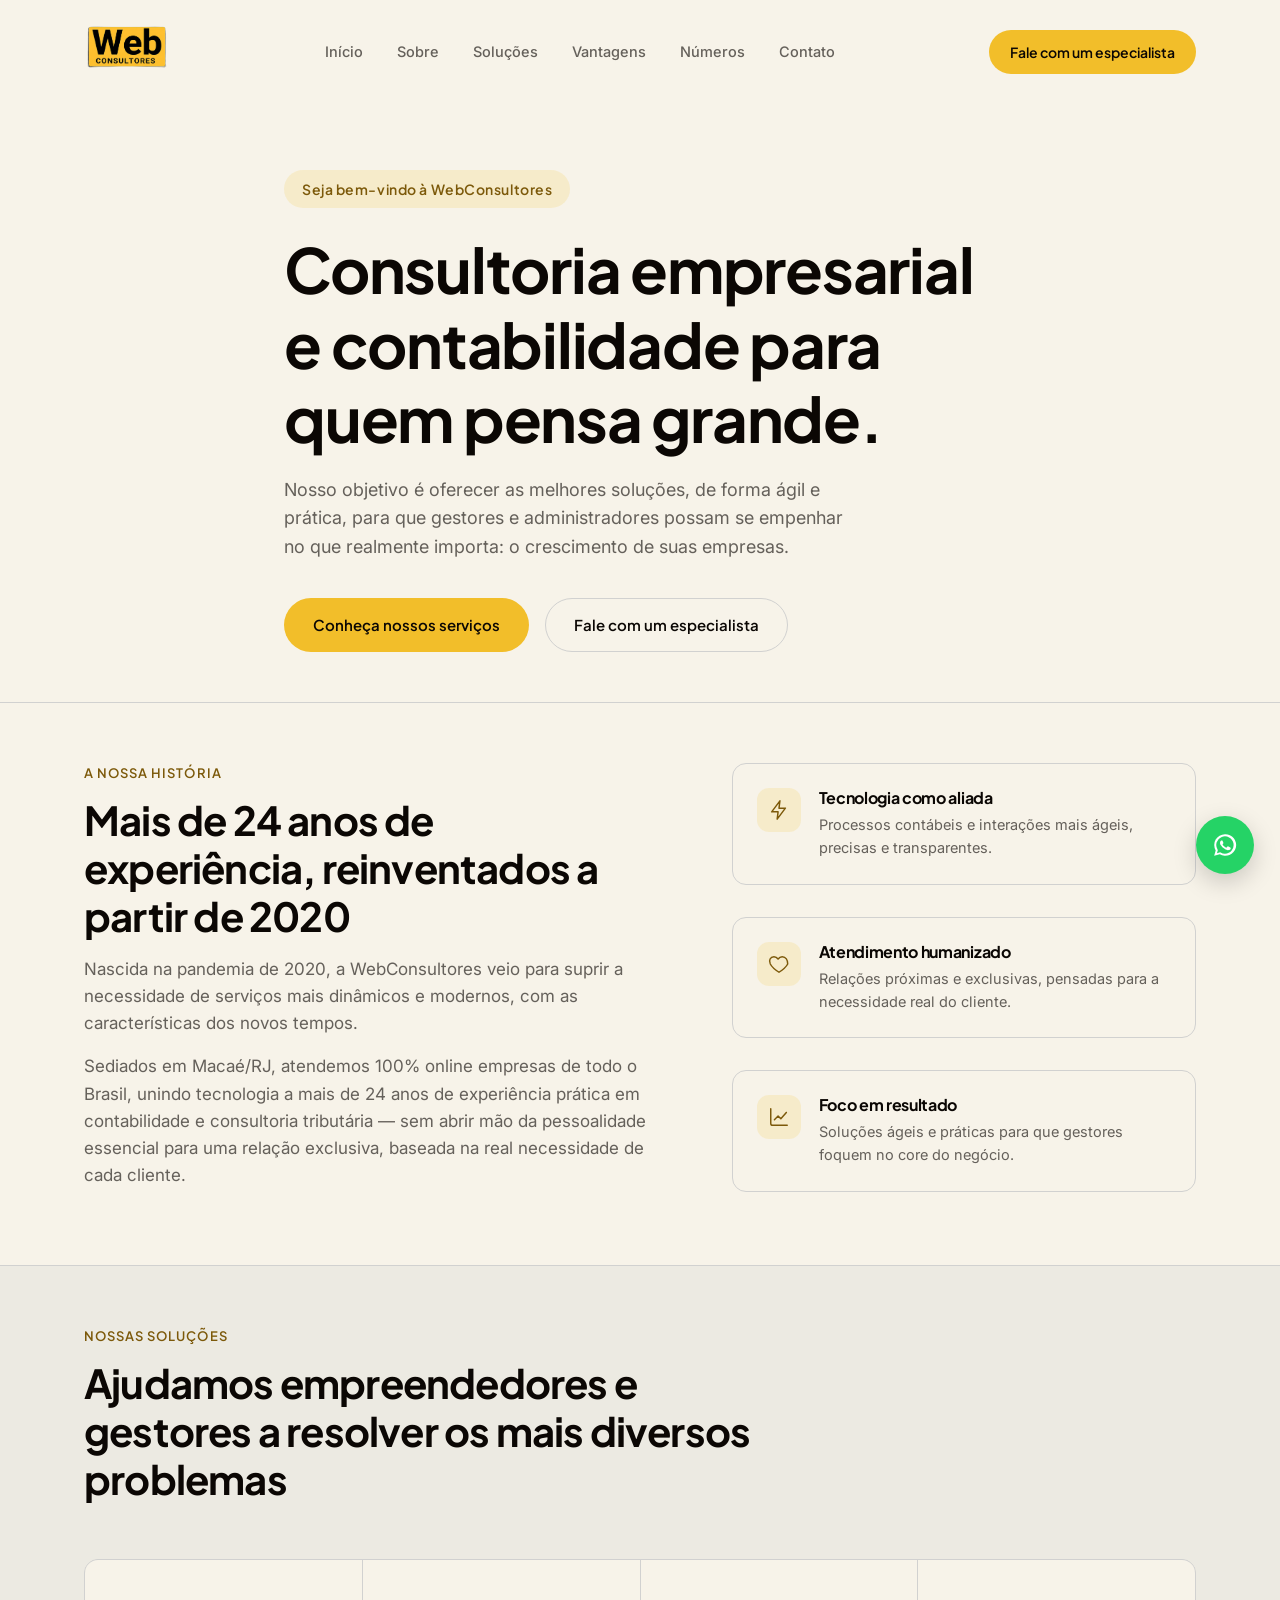
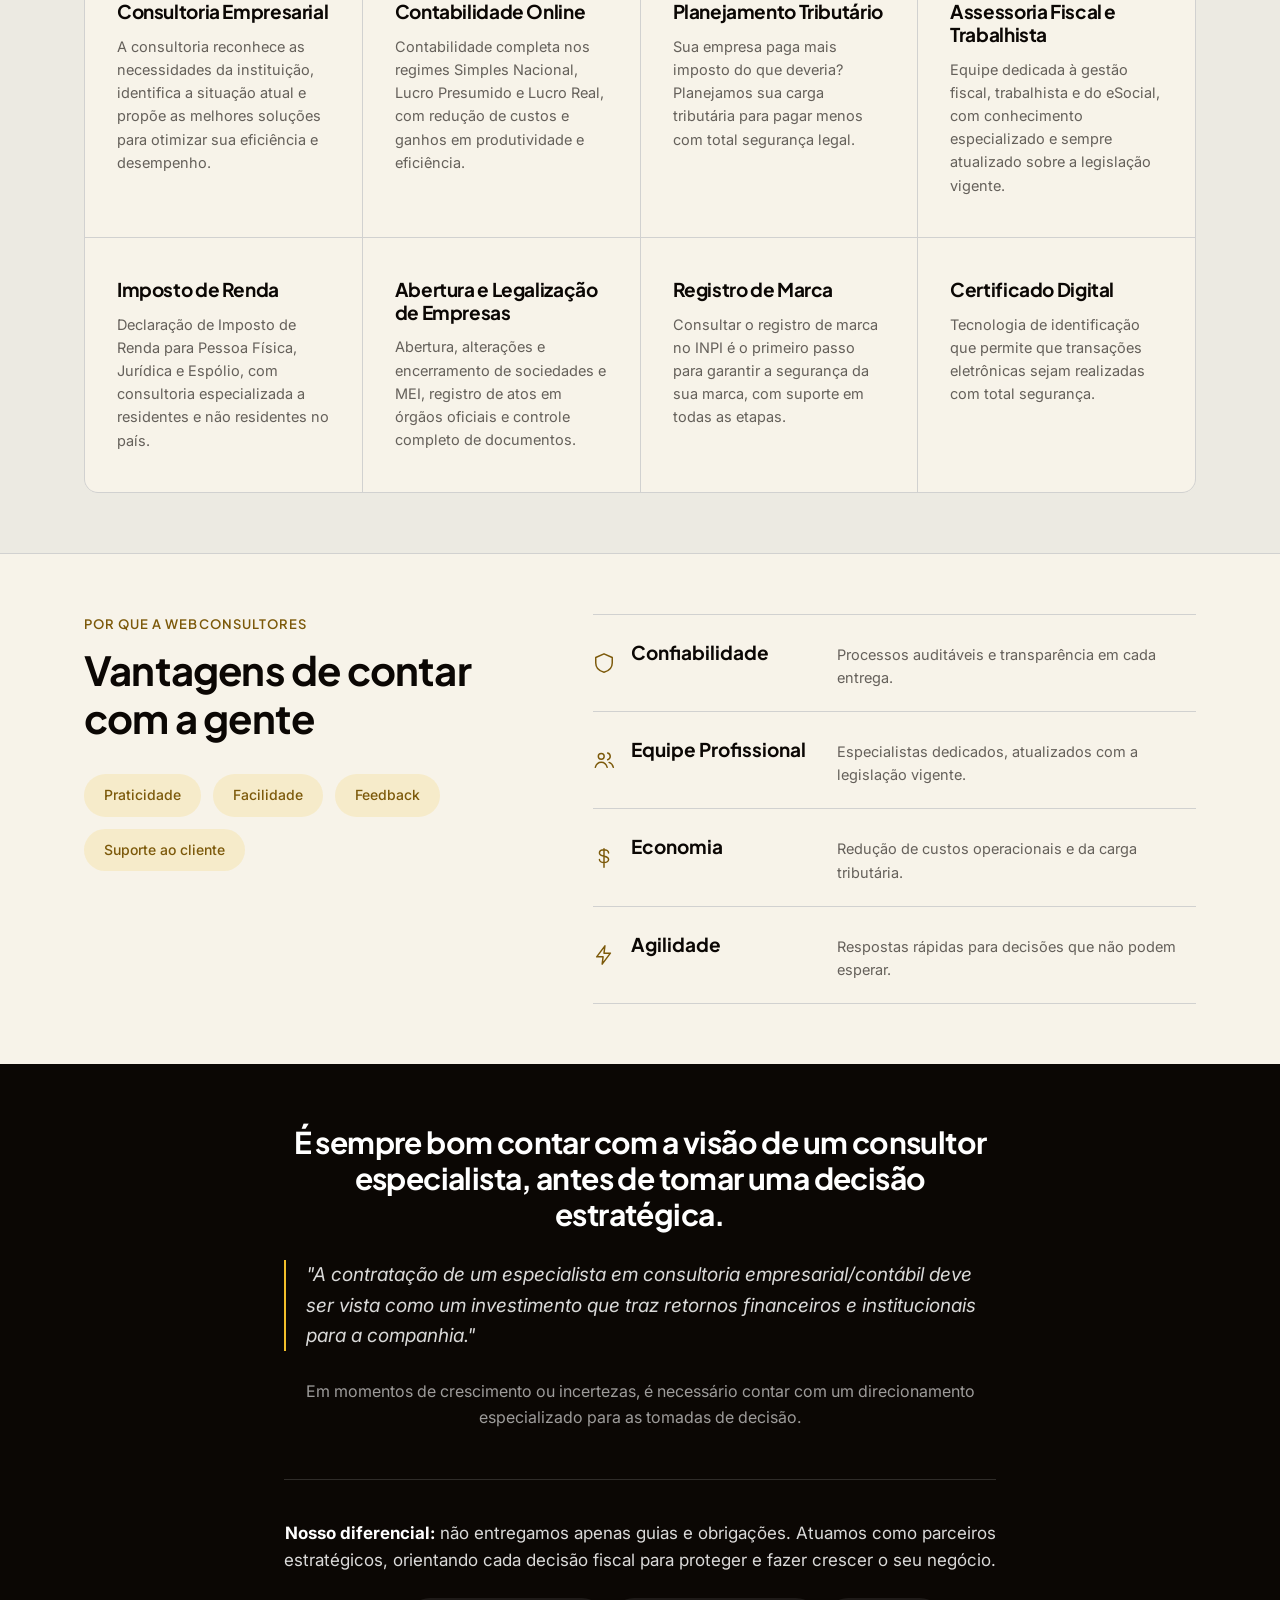
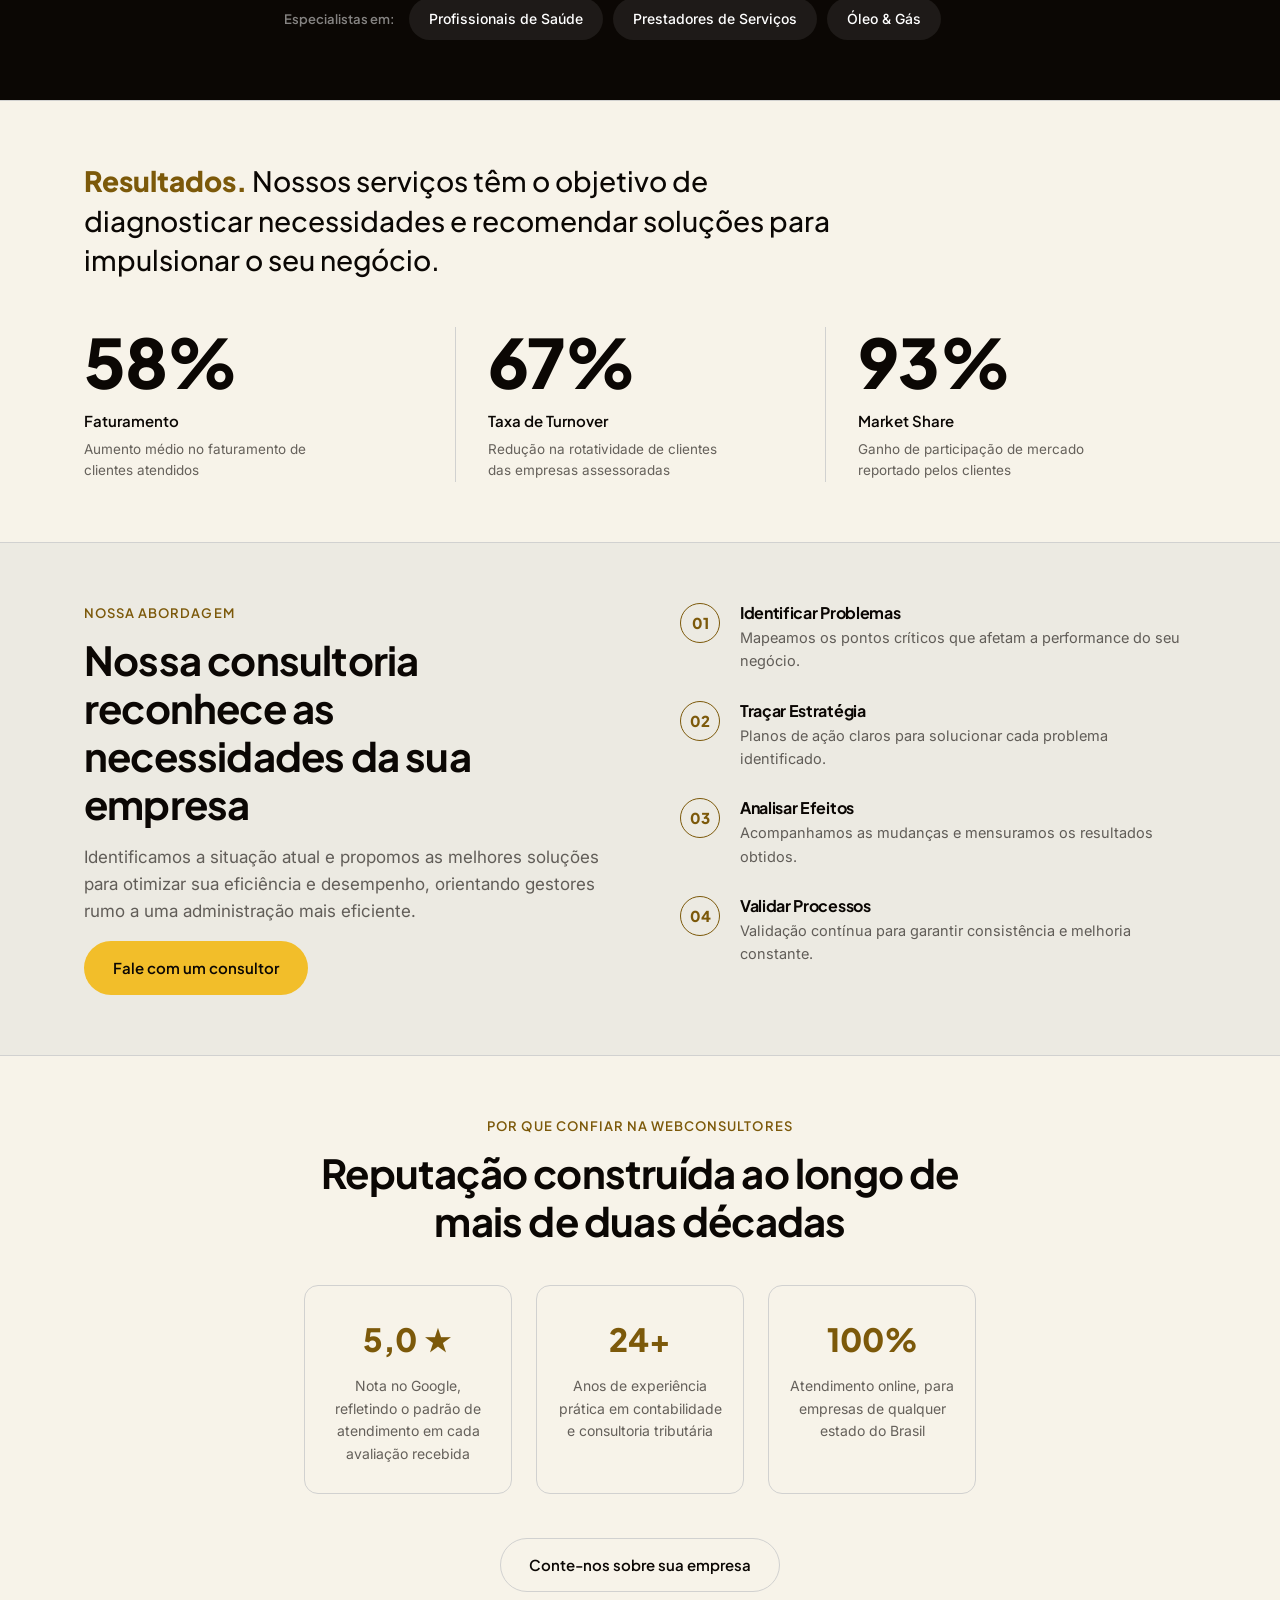
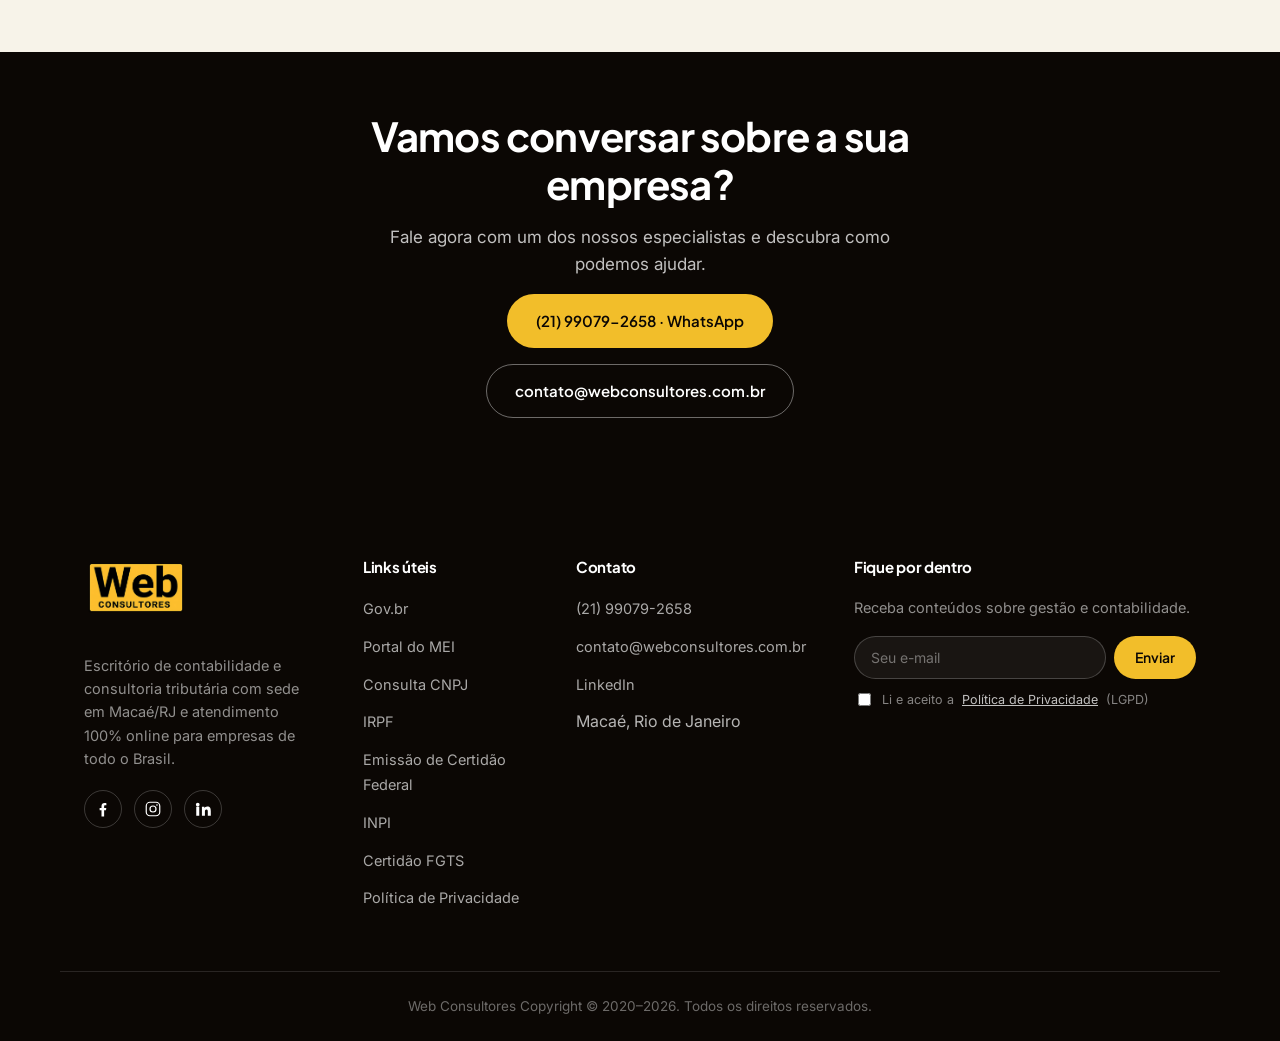
==== commit 7525285e: "Quebra padrões visuais repetitivos que denunciavam site gerado por IA - Remove o blob de gradiente r" ====
--- a/index.html
+++ b/index.html
@@ -95,7 +95,6 @@
       <a href="https://wa.me/5521990792658?text=Ol%C3%A1%21%20Vim%20pelo%20site%20da%20WebConsultores%20e%20gostaria%20de%20falar%20com%20um%20especialista." class="btn btn-ghost" target="_blank" rel="noopener">Fale com um especialista</a>
     </div>
   </div>
-  <div class="hero-glow" aria-hidden="true"></div>
 </section>
 
 <!-- ===================== SOBRE NÓS ===================== -->
@@ -194,38 +193,43 @@
 </section>
 
 <!-- ===================== VANTAGENS ===================== -->
+<!-- Layout em lista editorial (não em grade de cards) para não repetir
+     o mesmo componente visual usado em Soluções -->
 <section class="advantages" id="vantagens">
-  <div class="container">
-    <div class="section-head reveal">
+  <div class="container advantages-layout">
+    <div class="advantages-intro reveal">
       <p class="section-tag">Por que a WebConsultores</p>
       <h2 class="section-title">Vantagens de contar com a gente</h2>
-    </div>
-
-    <div class="advantages-grid">
-      <div class="advantage-card reveal">
-        <svg width="26" height="26" viewBox="0 0 24 24" fill="none"><path d="M12 2 3 6v6c0 5 3.8 8.7 9 10 5.2-1.3 9-5 9-10V6l-9-4Z" stroke="currentColor" stroke-width="1.6" stroke-linejoin="round"/></svg>
-        <h3>Confiabilidade</h3>
-      </div>
-      <div class="advantage-card reveal">
-        <svg width="26" height="26" viewBox="0 0 24 24" fill="none"><circle cx="9" cy="8" r="3.2" stroke="currentColor" stroke-width="1.6"/><path d="M2.5 20c1-3.5 3.7-5.5 6.5-5.5s5.5 2 6.5 5.5" stroke="currentColor" stroke-width="1.6" stroke-linecap="round"/><path d="M16 4.3c1.6.5 2.8 2 2.8 3.7 0 1.8-1.2 3.2-2.8 3.7" stroke="currentColor" stroke-width="1.6" stroke-linecap="round"/><path d="M17.5 14.6c2.3.7 4 2.6 4.7 5.4" stroke="currentColor" stroke-width="1.6" stroke-linecap="round"/></svg>
-        <h3>Equipe Profissional</h3>
-      </div>
-      <div class="advantage-card reveal">
-        <svg width="26" height="26" viewBox="0 0 24 24" fill="none"><path d="M12 2v20M17 6.5c0-1.9-2.2-3.5-5-3.5s-5 1.4-5 3.5 2.2 3 5 3.5 5 1.6 5 3.5-2.2 3.5-5 3.5-5-1.6-5-3.5" stroke="currentColor" stroke-width="1.6" stroke-linecap="round"/></svg>
-        <h3>Economia</h3>
-      </div>
-      <div class="advantage-card reveal">
-        <svg width="26" height="26" viewBox="0 0 24 24" fill="none"><path d="M13 2 4 14h7l-1 8 9-12h-7l1-8Z" stroke="currentColor" stroke-width="1.6" stroke-linejoin="round"/></svg>
-        <h3>Agilidade</h3>
-      </div>
-    </div>
-
-    <div class="benefits-row reveal">
-      <span class="benefit-tag">Praticidade</span>
-      <span class="benefit-tag">Facilidade</span>
-      <span class="benefit-tag">Feedback</span>
-      <span class="benefit-tag">Suporte ao cliente</span>
-    </div>
+      <div class="benefits-row">
+        <span class="benefit-tag">Praticidade</span>
+        <span class="benefit-tag">Facilidade</span>
+        <span class="benefit-tag">Feedback</span>
+        <span class="benefit-tag">Suporte ao cliente</span>
+      </div>
+    </div>
+
+    <ul class="pillar-list reveal">
+      <li>
+        <svg width="22" height="22" viewBox="0 0 24 24" fill="none"><path d="M12 2 3 6v6c0 5 3.8 8.7 9 10 5.2-1.3 9-5 9-10V6l-9-4Z" stroke="currentColor" stroke-width="1.6" stroke-linejoin="round"/></svg>
+        <span class="pillar-name">Confiabilidade</span>
+        <span class="pillar-desc">Processos auditáveis e transparência em cada entrega.</span>
+      </li>
+      <li>
+        <svg width="22" height="22" viewBox="0 0 24 24" fill="none"><circle cx="9" cy="8" r="3.2" stroke="currentColor" stroke-width="1.6"/><path d="M2.5 20c1-3.5 3.7-5.5 6.5-5.5s5.5 2 6.5 5.5" stroke="currentColor" stroke-width="1.6" stroke-linecap="round"/><path d="M16 4.3c1.6.5 2.8 2 2.8 3.7 0 1.8-1.2 3.2-2.8 3.7" stroke="currentColor" stroke-width="1.6" stroke-linecap="round"/><path d="M17.5 14.6c2.3.7 4 2.6 4.7 5.4" stroke="currentColor" stroke-width="1.6" stroke-linecap="round"/></svg>
+        <span class="pillar-name">Equipe Profissional</span>
+        <span class="pillar-desc">Especialistas dedicados, atualizados com a legislação vigente.</span>
+      </li>
+      <li>
+        <svg width="22" height="22" viewBox="0 0 24 24" fill="none"><path d="M12 2v20M17 6.5c0-1.9-2.2-3.5-5-3.5s-5 1.4-5 3.5 2.2 3 5 3.5 5 1.6 5 3.5-2.2 3.5-5 3.5-5-1.6-5-3.5" stroke="currentColor" stroke-width="1.6" stroke-linecap="round"/></svg>
+        <span class="pillar-name">Economia</span>
+        <span class="pillar-desc">Redução de custos operacionais e da carga tributária.</span>
+      </li>
+      <li>
+        <svg width="22" height="22" viewBox="0 0 24 24" fill="none"><path d="M13 2 4 14h7l-1 8 9-12h-7l1-8Z" stroke="currentColor" stroke-width="1.6" stroke-linejoin="round"/></svg>
+        <span class="pillar-name">Agilidade</span>
+        <span class="pillar-desc">Respostas rápidas para decisões que não podem esperar.</span>
+      </li>
+    </ul>
   </div>
 </section>
 
@@ -256,34 +260,27 @@
 </section>
 
 <!-- ===================== NÚMEROS / ESTATÍSTICAS ===================== -->
+<!-- Números tratados como uma faixa editorial (parágrafo + tira de dados),
+     em vez do padrão "tag + título + grade de cards" repetido nas outras seções -->
 <section class="stats" id="numeros">
-  <div class="container">
-    <div class="section-head reveal">
-      <p class="section-tag">Resultados</p>
-      <h2 class="section-title">Nossos serviços têm o objetivo de diagnosticar necessidades e recomendar soluções para impulsionar o seu negócio</h2>
-    </div>
-
-    <div class="stats-grid">
-      <div class="stat-card reveal">
-        <div class="stat-ring" data-value="58" style="--value:58">
-          <span class="stat-number">58%</span>
-        </div>
-        <p class="stat-label">Faturamento</p>
-        <p class="stat-caption">Aumento médio no faturamento de clientes atendidos</p>
-      </div>
-      <div class="stat-card reveal">
-        <div class="stat-ring" data-value="67" style="--value:67">
-          <span class="stat-number">67%</span>
-        </div>
-        <p class="stat-label">Taxa de Turnover</p>
-        <p class="stat-caption">Redução na rotatividade de clientes das empresas assessoradas</p>
-      </div>
-      <div class="stat-card reveal">
-        <div class="stat-ring" data-value="93" style="--value:93">
-          <span class="stat-number">93%</span>
-        </div>
-        <p class="stat-label">Market Share</p>
-        <p class="stat-caption">Ganho de participação de mercado reportado pelos clientes</p>
+  <div class="container stats-layout">
+    <p class="stats-intro reveal"><span class="stats-intro-word">Resultados.</span> Nossos serviços têm o objetivo de diagnosticar necessidades e recomendar soluções para impulsionar o seu negócio.</p>
+
+    <div class="stats-strip reveal">
+      <div class="stat-item">
+        <span class="stat-figure">58%</span>
+        <span class="stat-name">Faturamento</span>
+        <span class="stat-detail">Aumento médio no faturamento de clientes atendidos</span>
+      </div>
+      <div class="stat-item">
+        <span class="stat-figure">67%</span>
+        <span class="stat-name">Taxa de Turnover</span>
+        <span class="stat-detail">Redução na rotatividade de clientes das empresas assessoradas</span>
+      </div>
+      <div class="stat-item">
+        <span class="stat-figure">93%</span>
+        <span class="stat-name">Market Share</span>
+        <span class="stat-detail">Ganho de participação de mercado reportado pelos clientes</span>
       </div>
     </div>
   </div>
--- a/css/style.css
+++ b/css/style.css
@@ -211,7 +211,7 @@
    ========================================================= */
 .hero {
   position: relative;
-  padding: 220px 0 70px;
+  padding: 170px 0 50px;
   overflow: hidden;
 }
 .hero-inner { max-width: 760px; position: relative; z-index: 1; }
@@ -242,17 +242,6 @@
 
 .hero-actions { display: flex; gap: 16px; flex-wrap: wrap; }
 
-.hero-glow {
-  position: absolute;
-  top: -200px;
-  right: -200px;
-  width: 700px;
-  height: 700px;
-  background: radial-gradient(circle, var(--accent-soft) 0%, rgba(242,190,42,0) 70%);
-  border-radius: 50%;
-  z-index: 0;
-}
-
 /* =========================================================
    SOBRE
    ========================================================= */
@@ -315,31 +304,21 @@
 .service-card p { font-size: 14.5px; min-height: 96px; margin: 0; }
 
 /* =========================================================
-   VANTAGENS
-   ========================================================= */
-.advantages-grid {
+   VANTAGENS — lista editorial, não grade de cards
+   ========================================================= */
+.advantages-layout {
   display: grid;
-  grid-template-columns: repeat(4, 1fr);
-  gap: 20px;
-  margin-bottom: 40px;
-}
-
-.advantage-card {
-  padding: 32px 24px;
-  border: 1px solid var(--border);
-  border-radius: var(--radius);
-  text-align: center;
-  transition: var(--transition);
-}
-.advantage-card:hover { border-color: var(--accent-deep); transform: translateY(-4px); }
-.advantage-card svg { color: var(--accent-text); margin-bottom: 16px; }
-.advantage-card h3 { font-size: 16px; margin: 0; }
+  grid-template-columns: 0.85fr 1.15fr;
+  gap: 64px;
+  align-items: start;
+}
+
+.advantages-intro .section-title { margin-bottom: 32px; }
 
 .benefits-row {
   display: flex;
   flex-wrap: wrap;
   gap: 12px;
-  justify-content: center;
 }
 .benefit-tag {
   font-size: 14px;
@@ -348,6 +327,36 @@
   border-radius: 999px;
   background: var(--accent-soft);
   color: var(--accent-text);
+}
+
+.pillar-list {
+  list-style: none;
+  margin: 0;
+  padding: 0;
+}
+.pillar-list li {
+  display: flex;
+  align-items: baseline;
+  gap: 16px;
+  padding: 22px 0;
+  border-top: 1px solid var(--border);
+}
+.pillar-list li:last-child { border-bottom: 1px solid var(--border); }
+.pillar-list svg {
+  align-self: center;
+  flex-shrink: 0;
+  color: var(--accent-text);
+}
+.pillar-name {
+  font-family: var(--font-heading);
+  font-weight: 700;
+  font-size: 19px;
+  flex: 0 0 auto;
+  min-width: 190px;
+}
+.pillar-desc {
+  color: var(--text-muted);
+  font-size: 14.5px;
 }
 
 /* =========================================================
@@ -404,43 +413,56 @@
 }
 
 /* =========================================================
-   NÚMEROS
-   ========================================================= */
-.stats-grid {
-  display: grid;
-  grid-template-columns: repeat(3, 1fr);
-  gap: 32px;
-}
-.stat-card { text-align: center; }
-
-.stat-ring {
-  --size: 160px;
-  width: var(--size);
-  height: var(--size);
-  margin: 0 auto 20px;
-  border-radius: 50%;
-  display: flex;
-  align-items: center;
-  justify-content: center;
-  background:
-    conic-gradient(var(--accent-deep) calc(var(--value) * 1%), var(--border) 0);
-  position: relative;
-}
-.stat-ring::before {
-  content: '';
-  position: absolute;
-  inset: 10px;
-  border-radius: 50%;
-  background: var(--bg);
-}
-.stat-number {
-  position: relative;
-  font-family: var(--font-heading);
+   NÚMEROS — parágrafo + tira de dados, sem tag/título/grade
+   padrão pra não repetir a fórmula usada nas outras seções
+   ========================================================= */
+.stats-intro {
+  font-family: var(--font-heading);
+  font-size: clamp(22px, 2.6vw, 28px);
+  font-weight: 500;
+  line-height: 1.4;
+  color: var(--text);
+  max-width: 780px;
+  margin: 0 0 48px;
+}
+.stats-intro-word {
+  color: var(--accent-text);
   font-weight: 800;
-  font-size: 28px;
-}
-.stat-label { font-family: var(--font-heading); font-weight: 600; color: var(--text); margin-bottom: 4px; }
-.stat-caption { font-size: 13.5px; max-width: 220px; margin: 0 auto; }
+}
+
+.stats-strip {
+  display: flex;
+  flex-wrap: wrap;
+}
+.stat-item {
+  flex: 1 1 220px;
+  padding: 0 32px;
+  border-left: 1px solid var(--border);
+}
+.stat-item:first-child { padding-left: 0; border-left: none; }
+
+.stat-figure {
+  display: block;
+  font-family: var(--font-heading);
+  font-weight: 800;
+  font-size: clamp(44px, 5.5vw, 68px);
+  line-height: 1;
+  letter-spacing: -0.02em;
+}
+.stat-name {
+  display: block;
+  font-family: var(--font-heading);
+  font-weight: 600;
+  font-size: 15px;
+  margin-top: 14px;
+}
+.stat-detail {
+  display: block;
+  font-size: 13.5px;
+  color: var(--text-muted);
+  margin-top: 6px;
+  max-width: 240px;
+}
 
 /* =========================================================
    ABORDAGEM / PROCESSO
@@ -646,16 +668,14 @@
    RESPONSIVO
    ========================================================= */
 @media (max-width: 960px) {
-  .about-grid, .approach-grid { grid-template-columns: 1fr; gap: 48px; }
+  .about-grid, .approach-grid, .advantages-layout { grid-template-columns: 1fr; gap: 48px; }
   .services-grid { grid-template-columns: repeat(2, 1fr); }
-  .advantages-grid { grid-template-columns: repeat(2, 1fr); }
-  .stats-grid { grid-template-columns: repeat(3, 1fr); gap: 16px; }
   .footer-grid { grid-template-columns: 1fr 1fr; }
 }
 
 @media (max-width: 720px) {
   section { padding: 44px 0; }
-  .hero { padding: 160px 0 50px; }
+  .hero { padding: 130px 0 40px; }
 
   .main-nav {
     position: fixed;
@@ -677,8 +697,11 @@
   .header-actions .btn-sm { display: none; }
 
   .services-grid { grid-template-columns: 1fr; }
-  .advantages-grid { grid-template-columns: 1fr 1fr; }
-  .stats-grid { grid-template-columns: 1fr; }
+  .pillar-list li { flex-wrap: wrap; }
+  .pillar-name { min-width: 0; flex-basis: 100%; }
+  .stats-strip { flex-direction: column; gap: 28px; }
+  .stat-item { padding: 0 0 0 20px; border-left: 2px solid var(--border); }
+  .stat-item:first-child { padding-left: 20px; border-left: 2px solid var(--border); }
   .social-proof-grid { grid-template-columns: 1fr; }
   .footer-grid { grid-template-columns: 1fr; gap: 40px; }
   .cta-final-actions { flex-direction: column; align-items: stretch; }
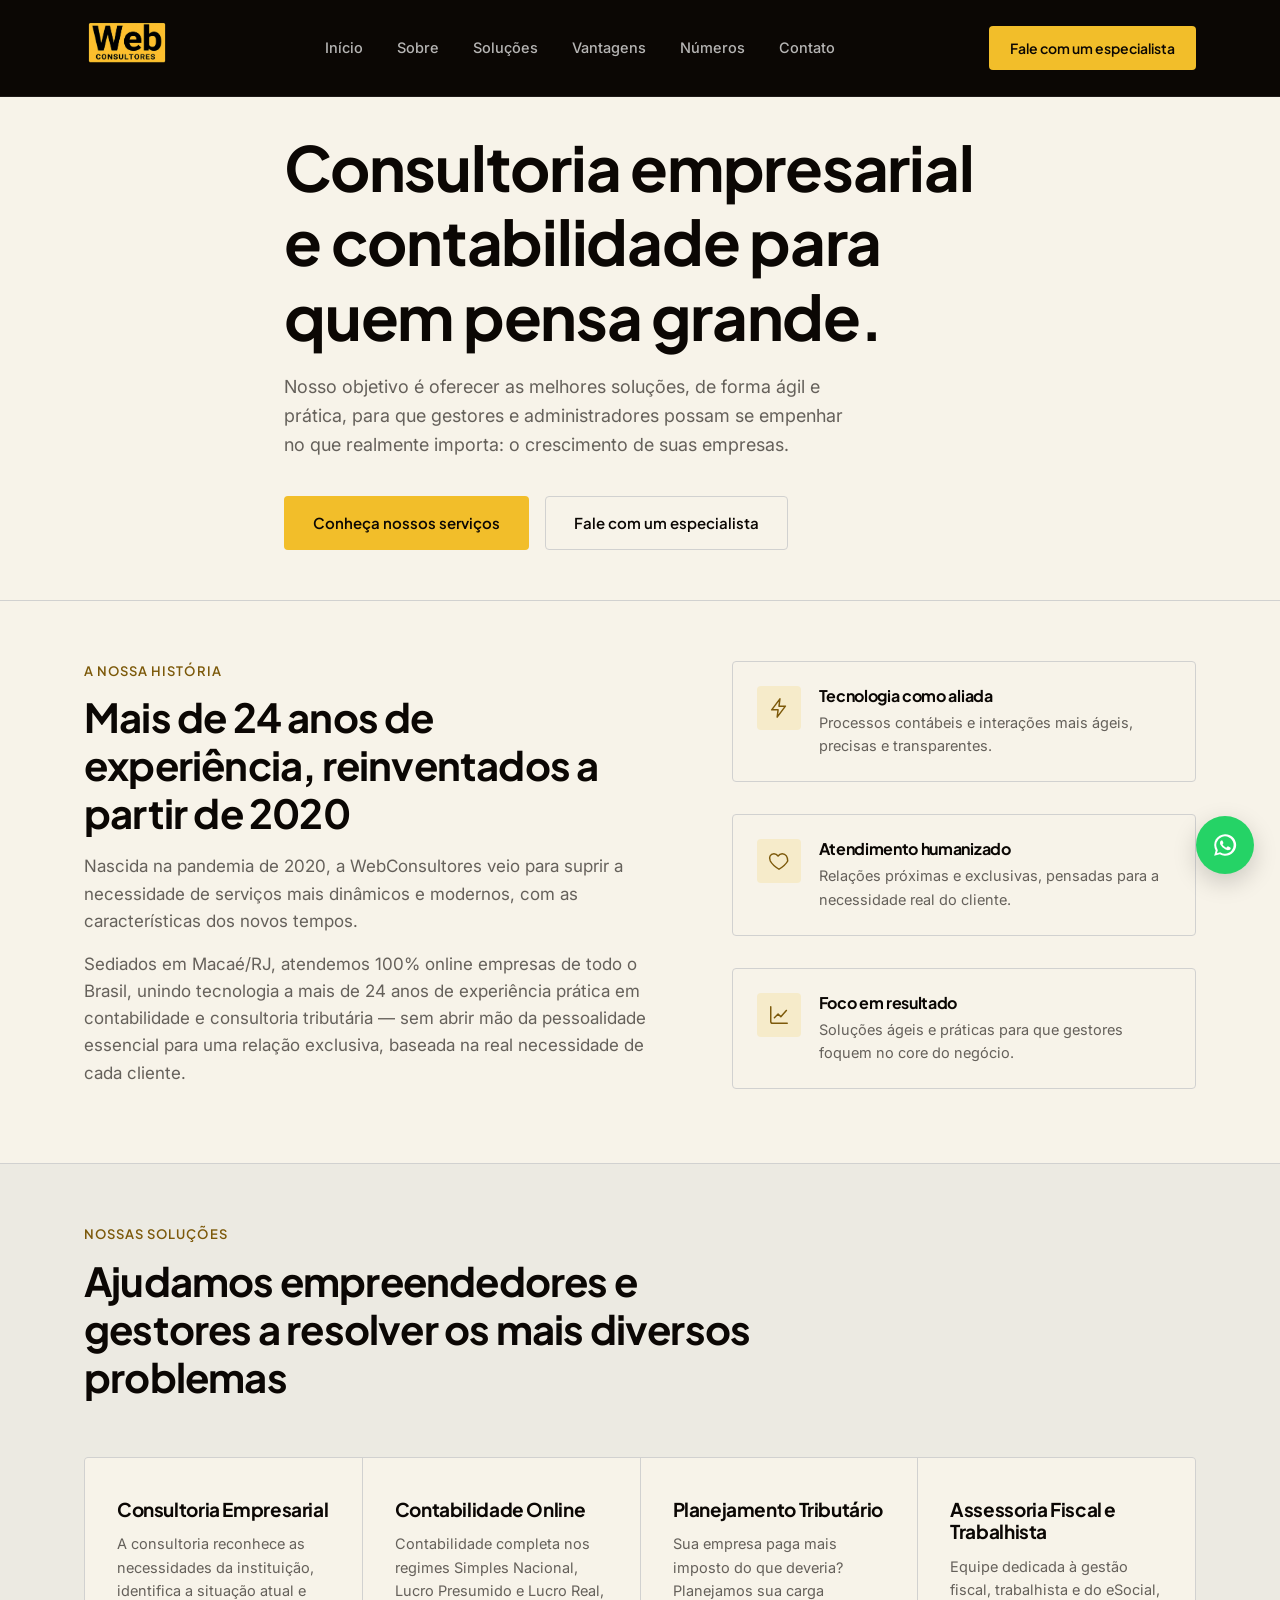
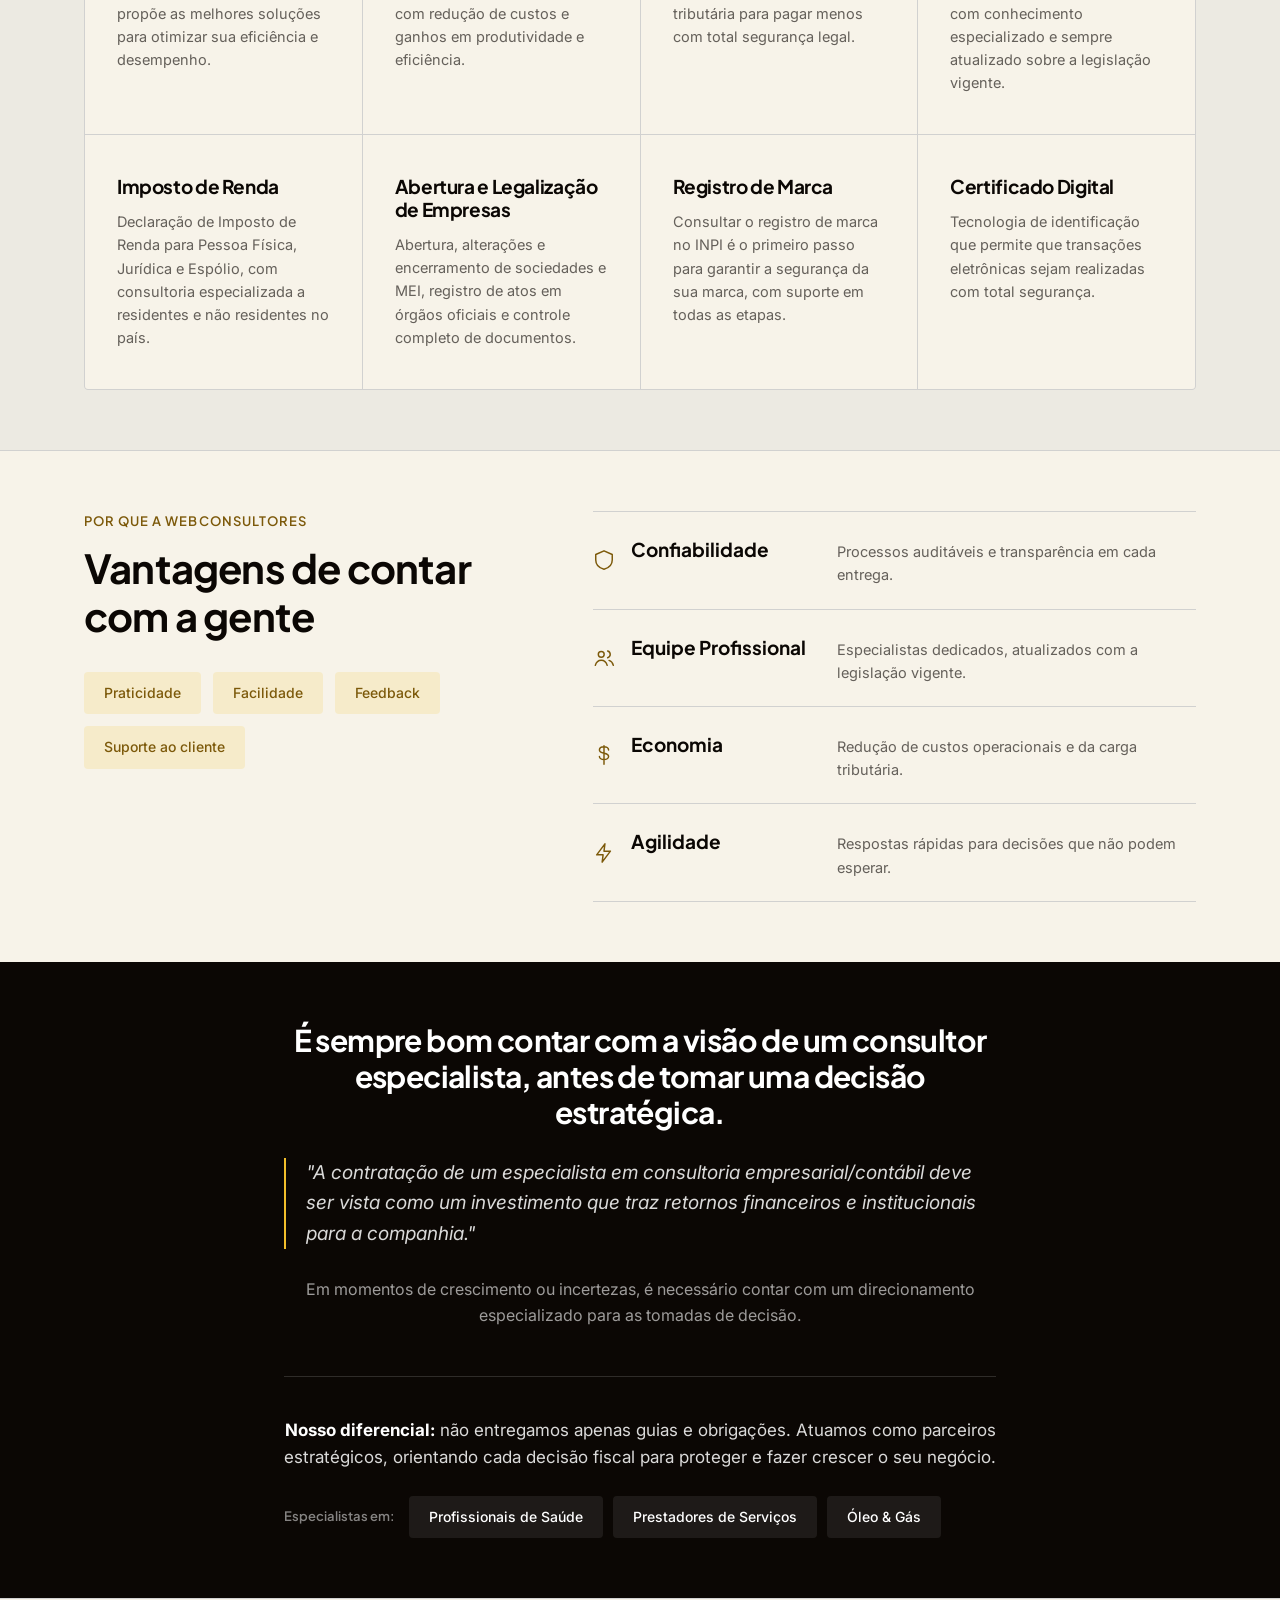
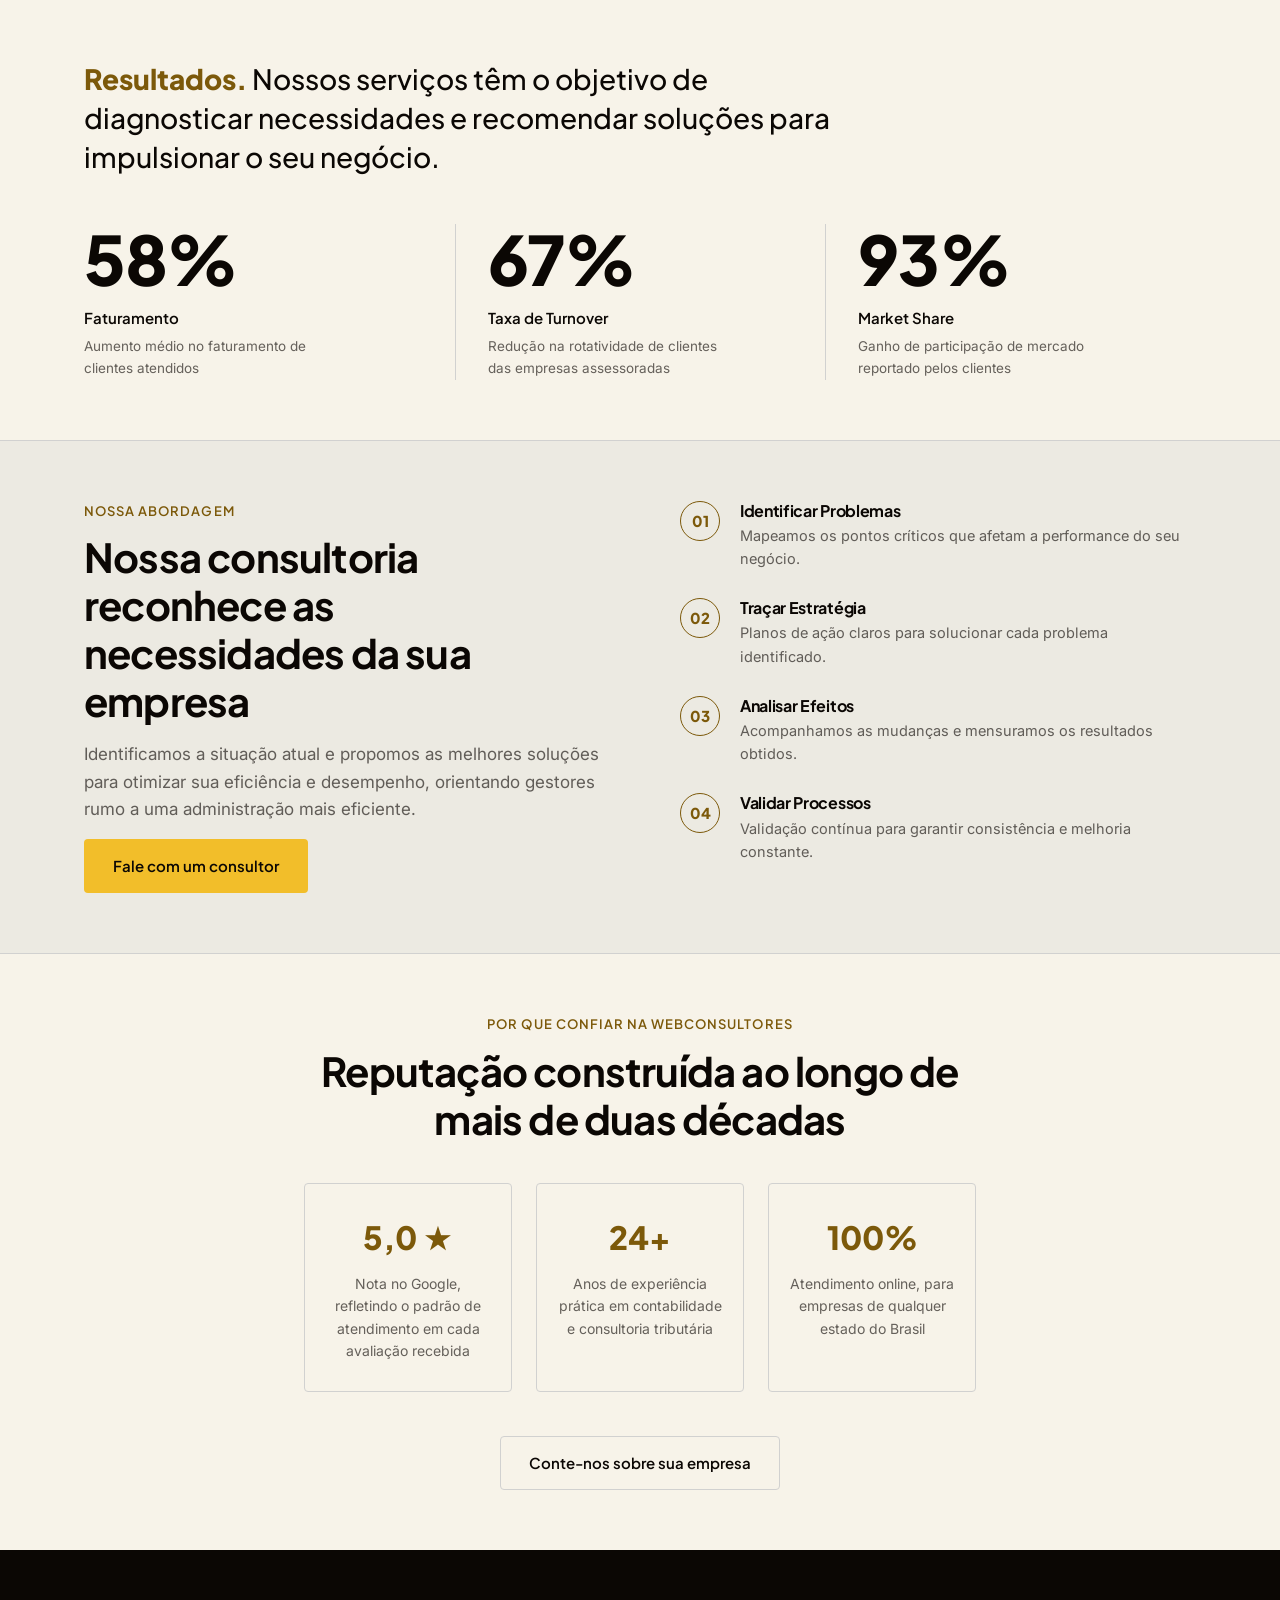
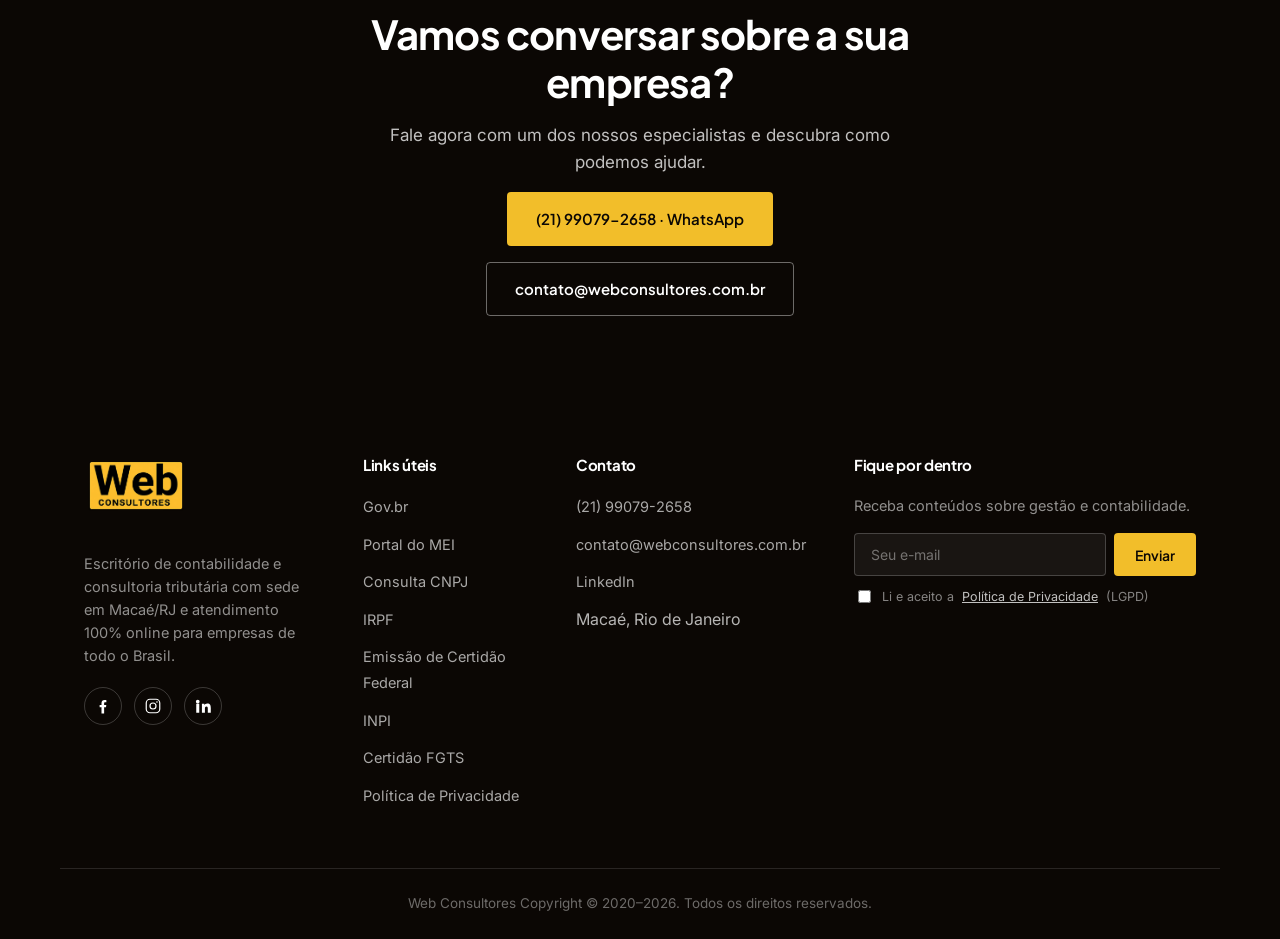
==== commit 4fd7261c: "Remove o eyebrow "Seja bem-vindo à WebConsultores" do hero Frase redundante com a logo visível logo " ====
--- a/index.html
+++ b/index.html
@@ -81,7 +81,6 @@
 <!-- ===================== HERO ===================== -->
 <section class="hero" id="top">
   <div class="container hero-inner">
-    <p class="eyebrow reveal">Seja bem-vindo à WebConsultores</p>
     <h1 class="hero-title reveal">
       Consultoria empresarial e contabilidade para quem pensa grande.
     </h1>
--- a/css/style.css
+++ b/css/style.css
@@ -24,7 +24,7 @@
   --font-body: 'Inter', sans-serif;
 
   --container: 1160px;
-  --radius: 14px;
+  --radius: 4px;
   --transition: 0.3s cubic-bezier(.4,0,.2,1);
 }
 
@@ -90,7 +90,7 @@
   justify-content: center;
   gap: 8px;
   padding: 14px 28px;
-  border-radius: 999px;
+  border-radius: 4px;
   font-family: var(--font-heading);
   font-weight: 600;
   font-size: 15px;
@@ -139,17 +139,13 @@
   position: fixed;
   top: 0; left: 0; right: 0;
   z-index: 100;
-  padding: 22px 0;
+  padding: 18px 0;
   transition: var(--transition);
-  background: rgba(255,255,255,0);
-  border-bottom: 1px solid transparent;
+  background: var(--text);
+  border-bottom: 1px solid rgba(255,255,255,0.08);
 }
 .site-header.scrolled {
-  padding: 14px 0;
-  background: rgba(247,243,233,0.8);
-  backdrop-filter: blur(14px) saturate(1.4);
-  -webkit-backdrop-filter: blur(14px) saturate(1.4);
-  border-bottom: 1px solid var(--border);
+  padding: 12px 0;
 }
 
 .header-inner {
@@ -166,7 +162,7 @@
   height: 60px;
   width: auto;
   display: block;
-  border-radius: 6px;
+  border-radius: 4px;
 }
 .logo-img-footer { height: 72px; }
 
@@ -180,10 +176,10 @@
 .nav-link {
   font-size: 14.5px;
   font-weight: 500;
-  color: var(--text-muted);
+  color: rgba(255,255,255,0.7);
   transition: color var(--transition);
 }
-.nav-link:hover { color: var(--text); }
+.nav-link:hover { color: #fff; }
 
 .header-actions { display: flex; align-items: center; gap: 18px; }
 
@@ -201,7 +197,7 @@
 .menu-toggle span {
   display: block;
   height: 2px;
-  background: var(--text);
+  background: #fff;
   border-radius: 2px;
   transition: var(--transition);
 }
@@ -211,23 +207,10 @@
    ========================================================= */
 .hero {
   position: relative;
-  padding: 170px 0 50px;
+  padding: 130px 0 50px;
   overflow: hidden;
 }
 .hero-inner { max-width: 760px; position: relative; z-index: 1; }
-
-.eyebrow {
-  font-family: var(--font-heading);
-  font-weight: 600;
-  font-size: 14px;
-  letter-spacing: 0.04em;
-  color: var(--accent-text);
-  background: var(--accent-soft);
-  display: inline-block;
-  padding: 8px 18px;
-  border-radius: 999px;
-  margin-bottom: 24px;
-}
 
 .hero-title {
   font-size: clamp(36px, 5.6vw, 62px);
@@ -268,7 +251,7 @@
   flex-shrink: 0;
   width: 44px;
   height: 44px;
-  border-radius: 12px;
+  border-radius: 4px;
   background: var(--accent-soft);
   color: var(--accent-text);
   display: flex;
@@ -324,7 +307,7 @@
   font-size: 14px;
   font-weight: 500;
   padding: 10px 20px;
-  border-radius: 999px;
+  border-radius: 4px;
   background: var(--accent-soft);
   color: var(--accent-text);
 }
@@ -608,7 +591,7 @@
   flex: 1;
   min-width: 0;
   padding: 12px 16px;
-  border-radius: 999px;
+  border-radius: 4px;
   border: 1px solid rgba(255,255,255,0.2);
   background: rgba(255,255,255,0.06);
   color: #fff;
@@ -675,7 +658,7 @@
 
 @media (max-width: 720px) {
   section { padding: 44px 0; }
-  .hero { padding: 130px 0 40px; }
+  .hero { padding: 110px 0 40px; }
 
   .main-nav {
     position: fixed;
@@ -691,7 +674,8 @@
   }
   .main-nav.open { transform: translateX(0); }
   .main-nav ul { flex-direction: column; gap: 22px; }
-  .nav-link { font-size: 17px; }
+  .main-nav .nav-link { font-size: 17px; color: var(--text); }
+  .main-nav .nav-link:hover { color: var(--accent-text); }
 
   .menu-toggle { display: flex; }
   .header-actions .btn-sm { display: none; }
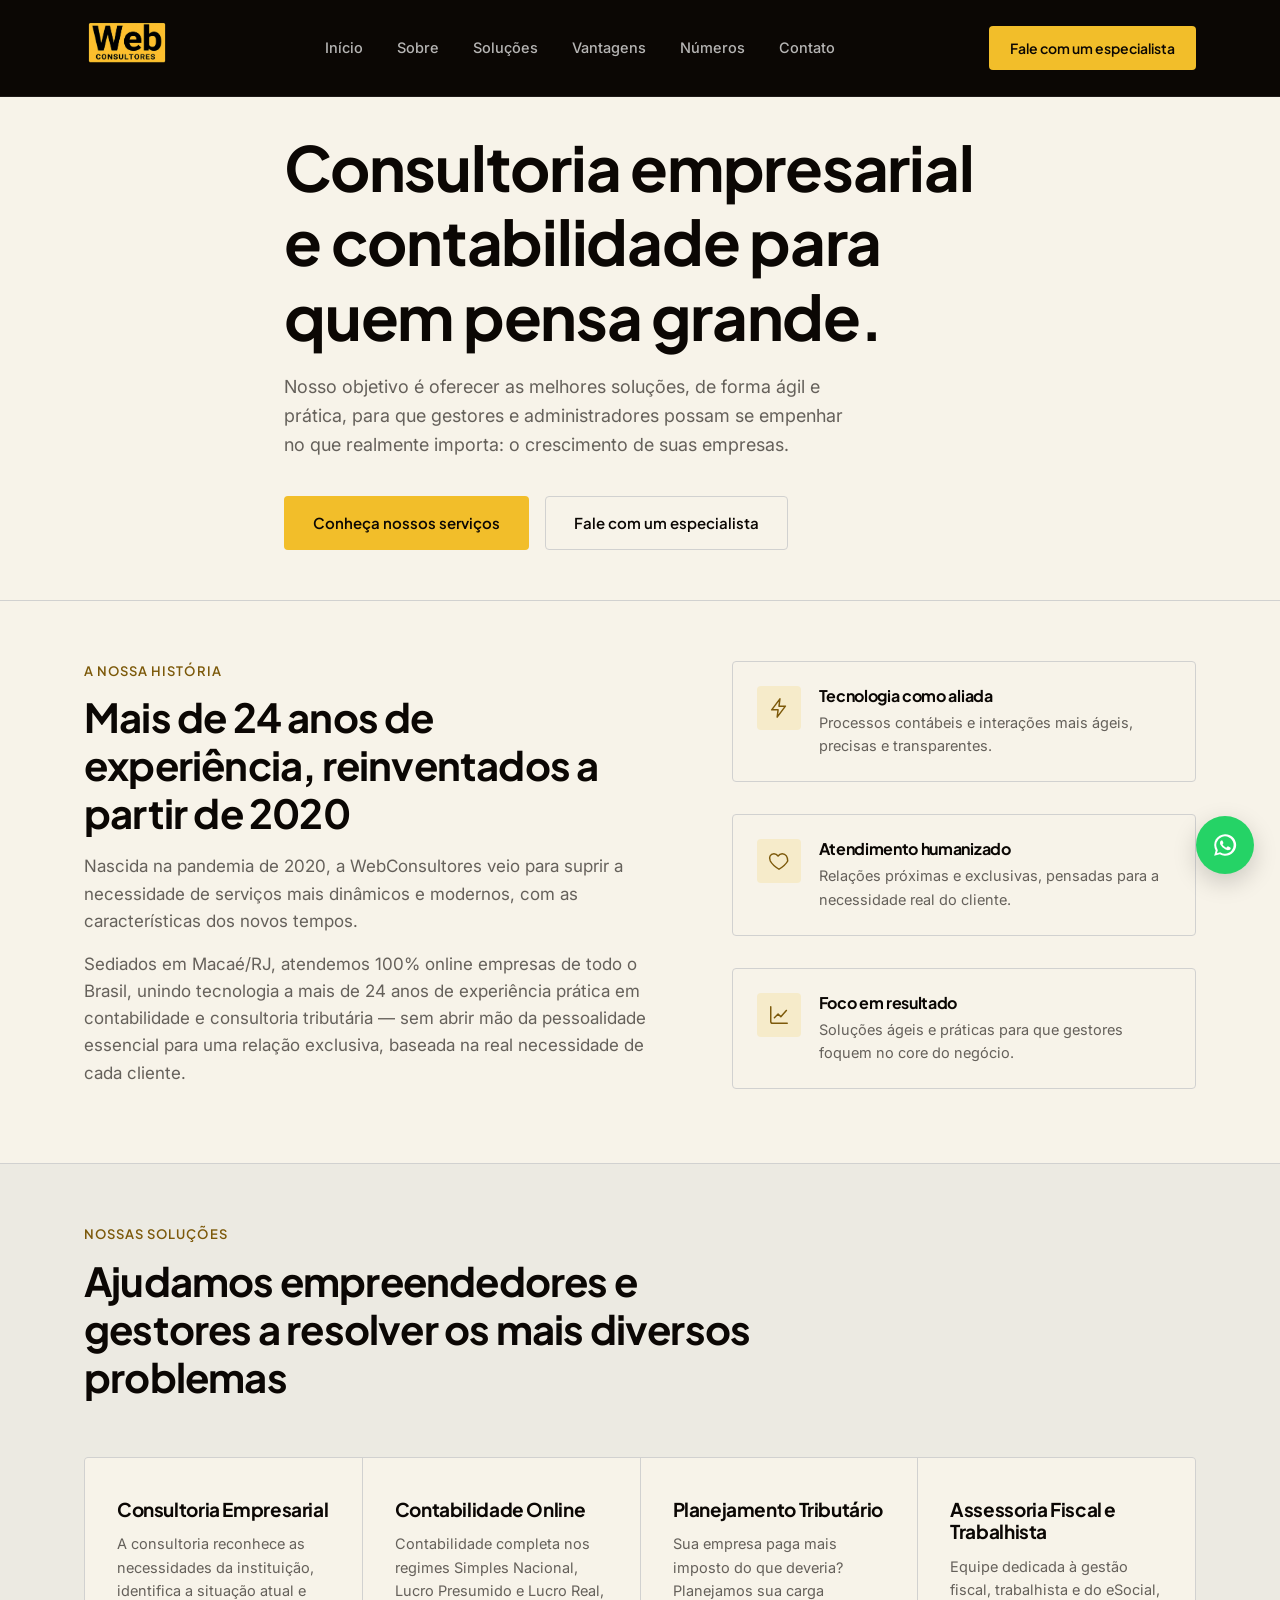
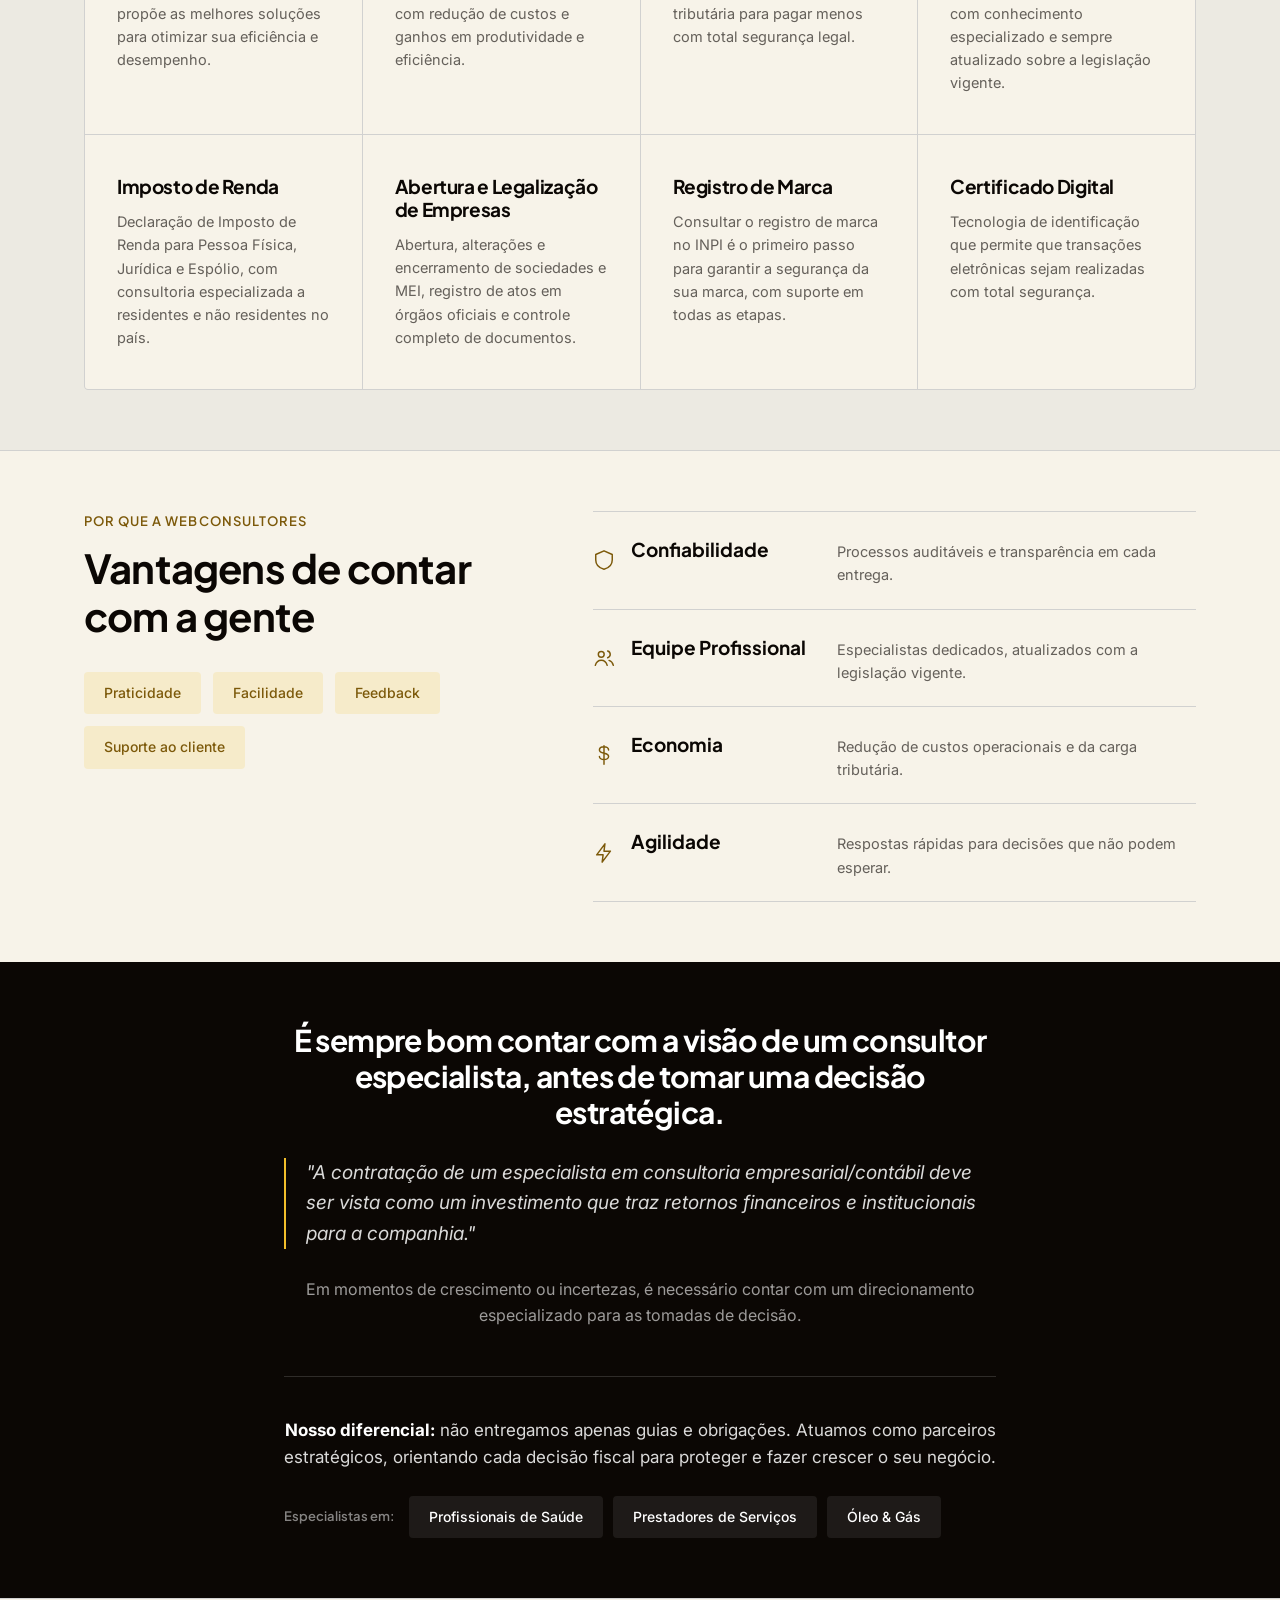
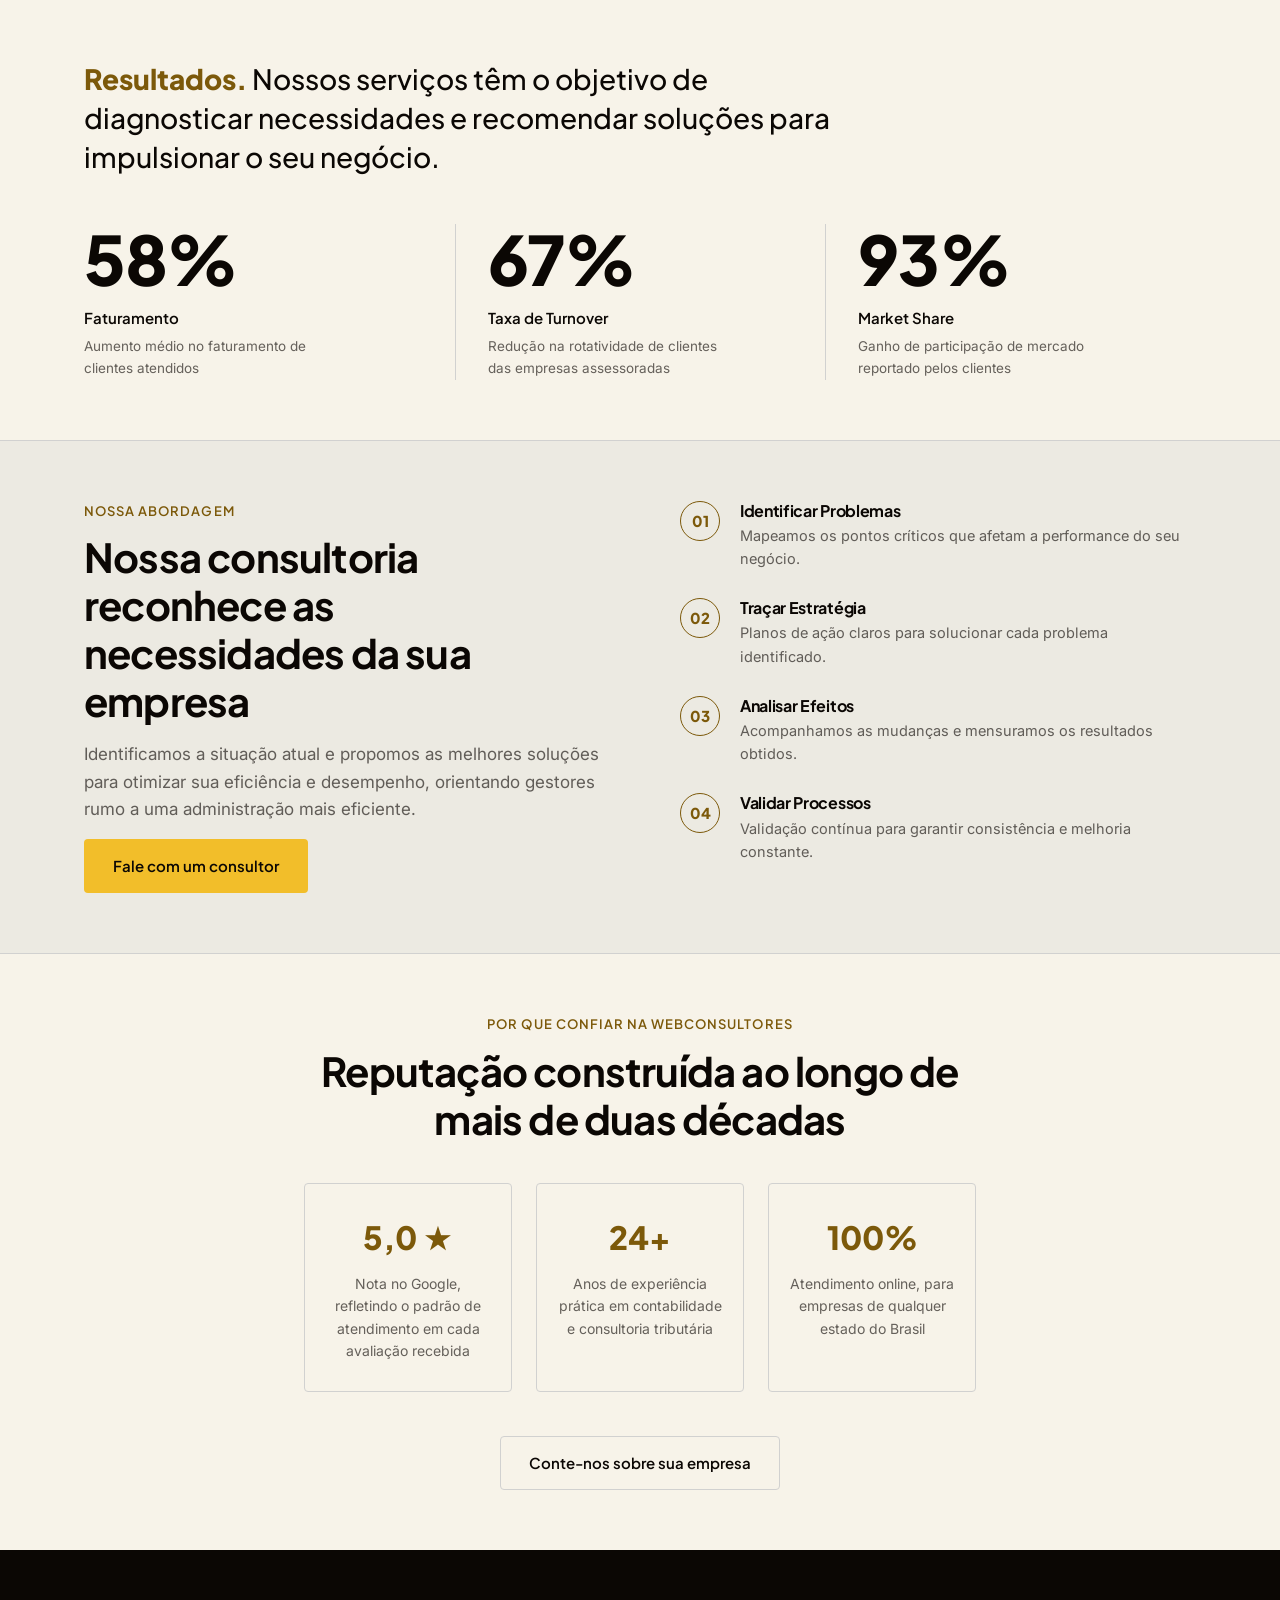
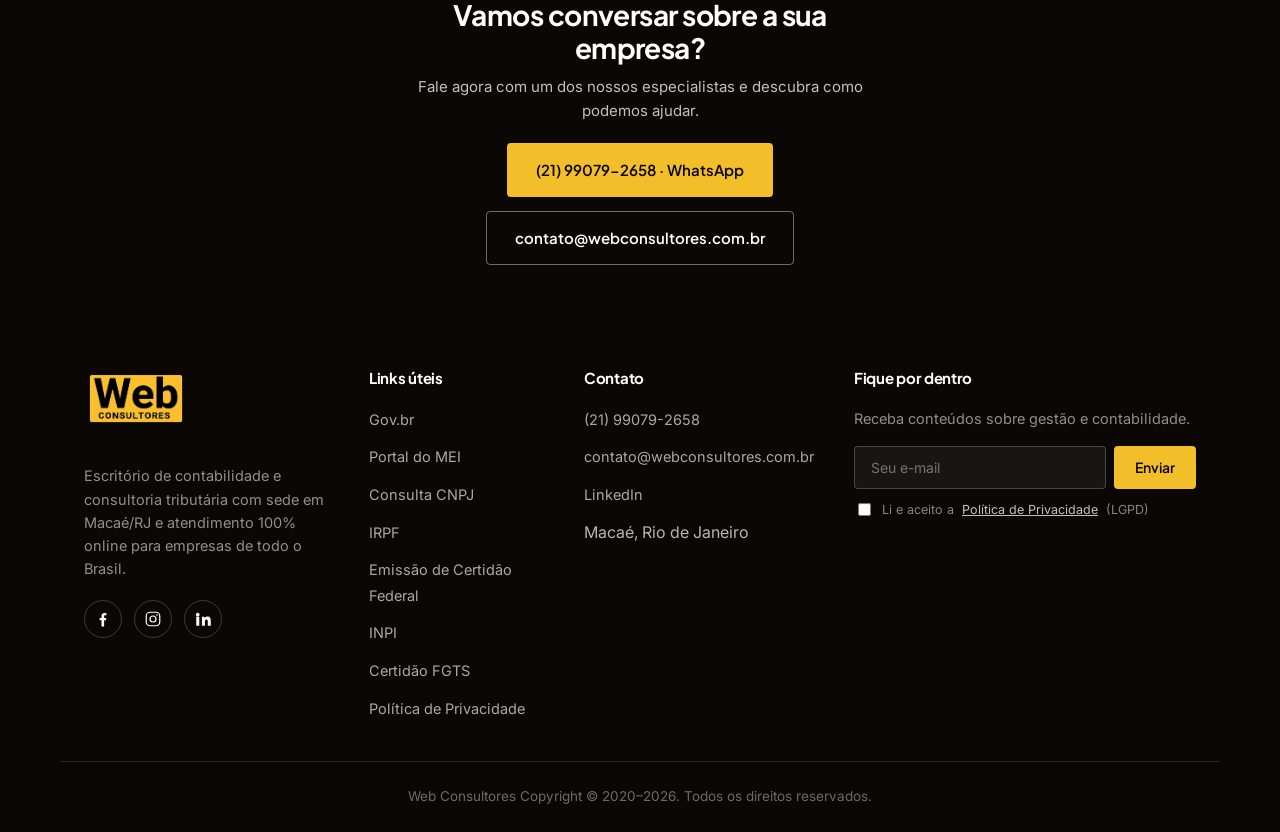
==== commit da62cad2: "Confirma sede em Macaé/RJ (comentário de pendência removido)" ====
--- a/index.html
+++ b/index.html
@@ -15,8 +15,7 @@
 <noscript><style>.reveal { opacity: 1 !important; transform: none !important; }</style></noscript>
 
 <!-- Schema.org: LocalBusiness + AggregateRating para rich snippets no Google -->
-<!-- Sede definida como Macaé/RJ, conforme campo oficial do LinkedIn da empresa.
-     Se a cidade correta for outra, ajuste addressLocality abaixo e no rodapé. -->
+<!-- Sede confirmada: Macaé/RJ. -->
 <script type="application/ld+json">
 {
   "@context": "https://schema.org",
--- a/css/style.css
+++ b/css/style.css
@@ -524,16 +524,17 @@
   background: var(--text);
   color: #fff;
   text-align: center;
-}
-.cta-final h2 { color: #fff; font-size: clamp(28px, 3.4vw, 40px); }
-.cta-final p { color: rgba(255,255,255,0.75); font-size: 17px; }
-.cta-final-inner { max-width: 620px; margin: 0 auto; }
+  padding: 48px 0;
+}
+.cta-final h2 { color: #fff; font-size: clamp(22px, 2.4vw, 28px); margin-bottom: 10px; }
+.cta-final p { color: rgba(255,255,255,0.75); font-size: 15px; margin-bottom: 20px; }
+.cta-final-inner { max-width: 520px; margin: 0 auto; }
 .cta-final-actions {
   display: flex;
-  gap: 16px;
+  gap: 14px;
   justify-content: center;
   flex-wrap: wrap;
-  margin-top: 12px;
+  margin-top: 4px;
 }
 .cta-final .btn-ghost { border-color: rgba(255,255,255,0.4); color: #fff; }
 .cta-final .btn-ghost:hover { border-color: #fff; }
@@ -544,13 +545,13 @@
 .site-footer {
   background: var(--text);
   color: rgba(255,255,255,0.7);
-  padding: 80px 0 0;
+  padding: 56px 0 0;
 }
 .footer-grid {
   display: grid;
   grid-template-columns: 1.4fr 1fr 0.8fr 1fr;
-  gap: 48px;
-  padding-bottom: 60px;
+  gap: 40px;
+  padding-bottom: 40px;
   border-bottom: 1px solid rgba(255,255,255,0.12);
 }
 .footer-brand p { color: rgba(255,255,255,0.55); font-size: 14.5px; margin: 16px 0 20px; }
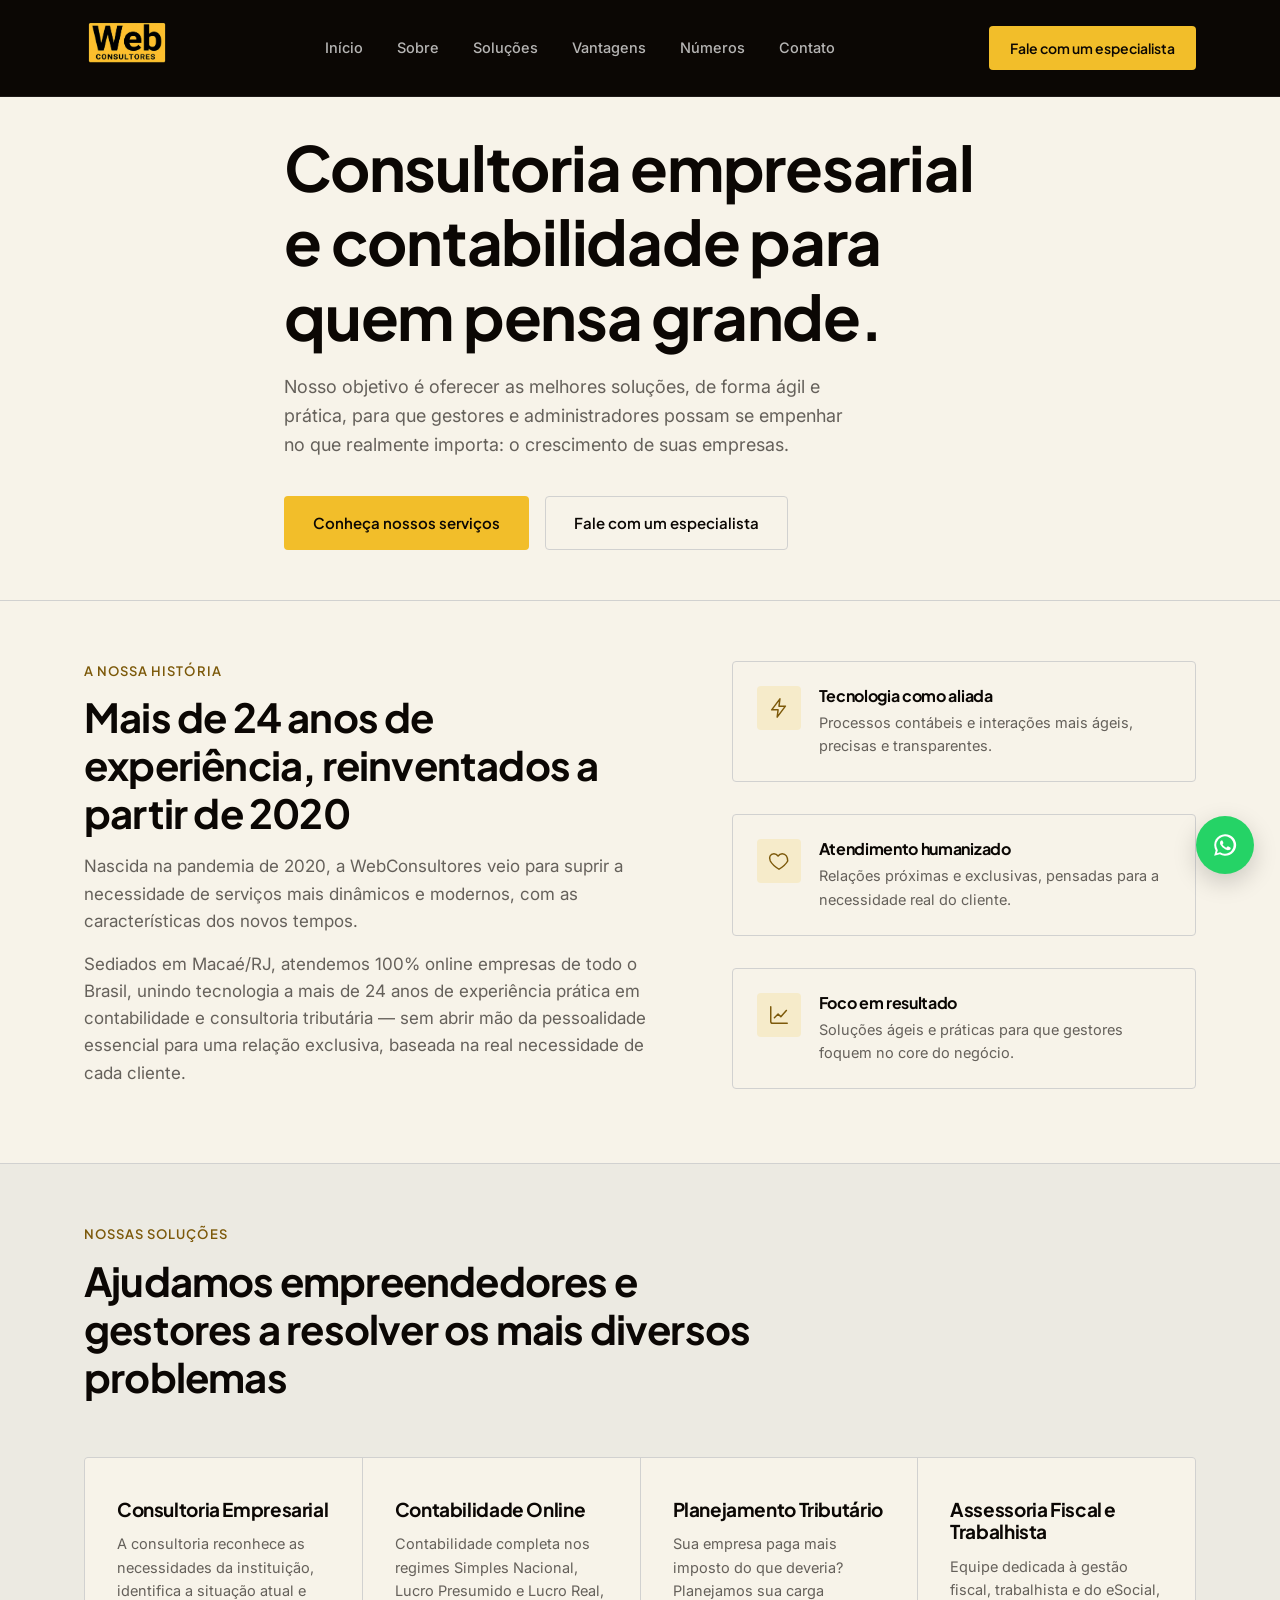
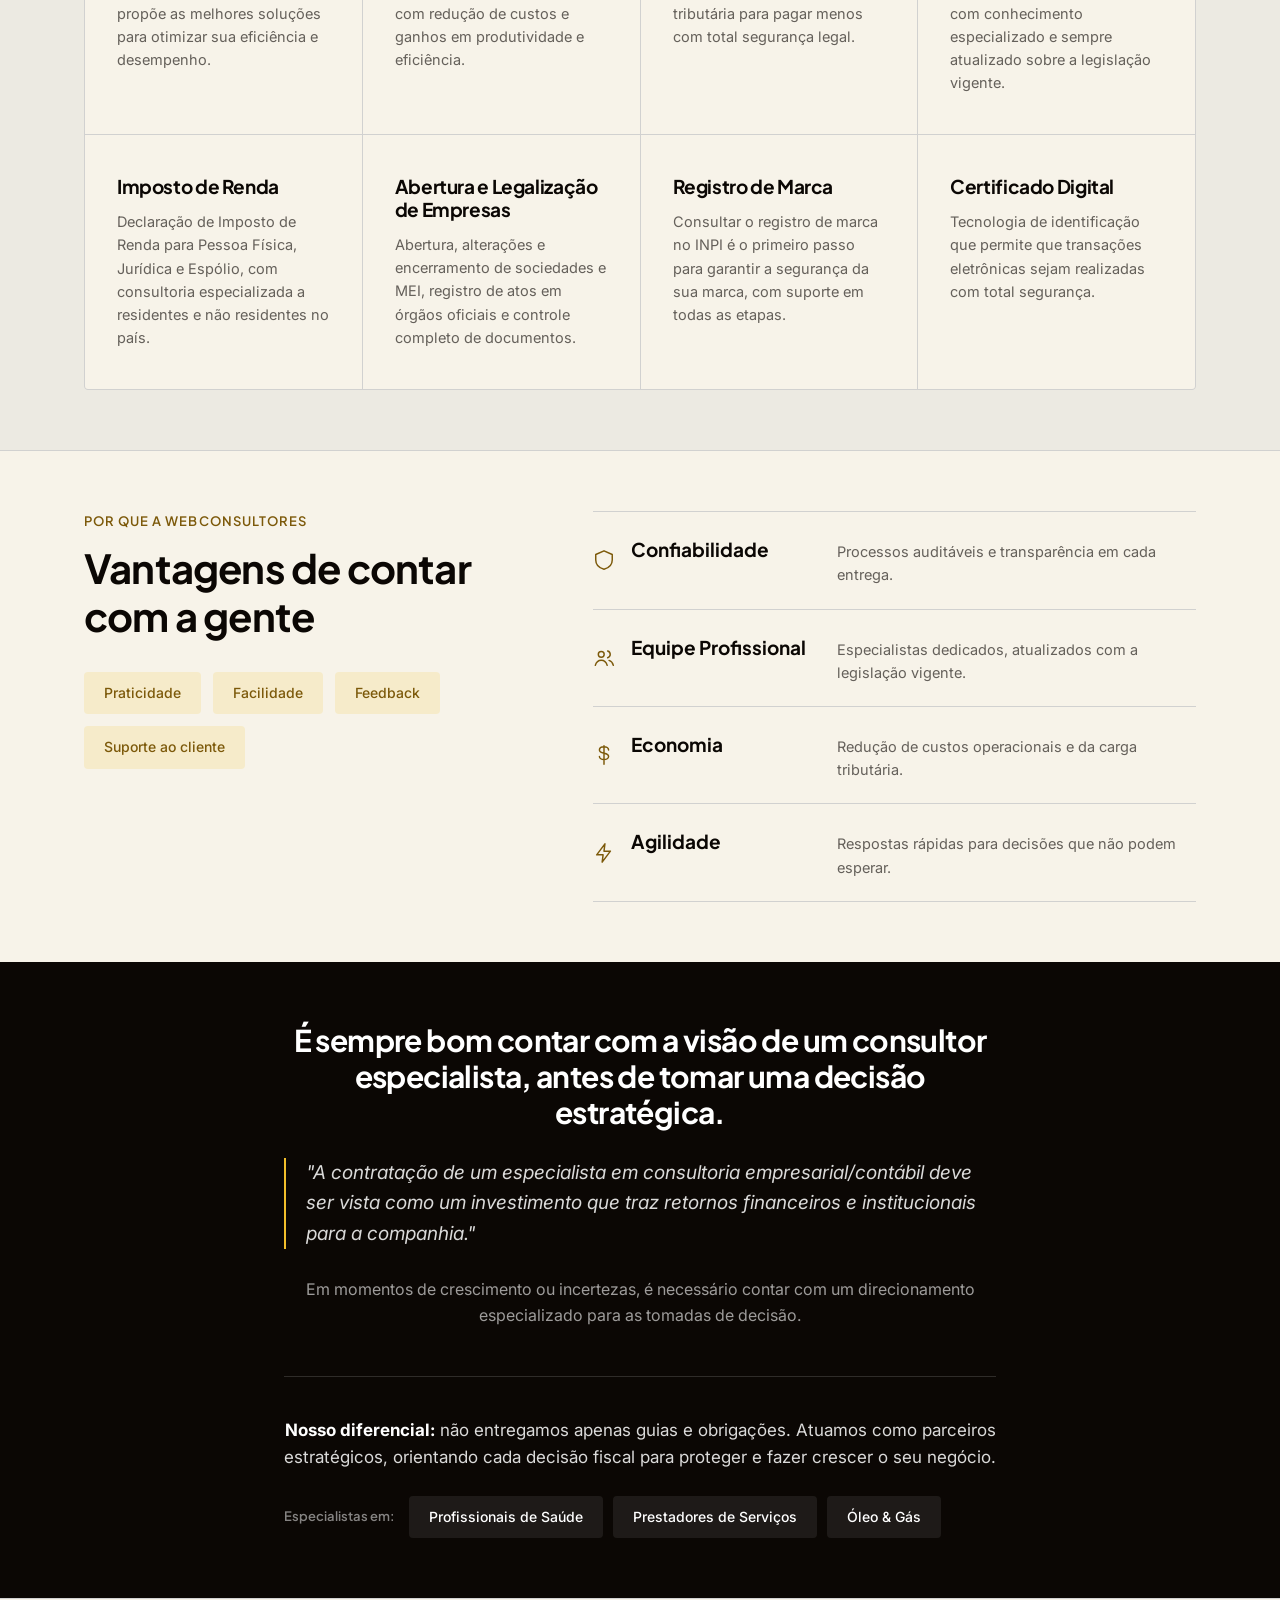
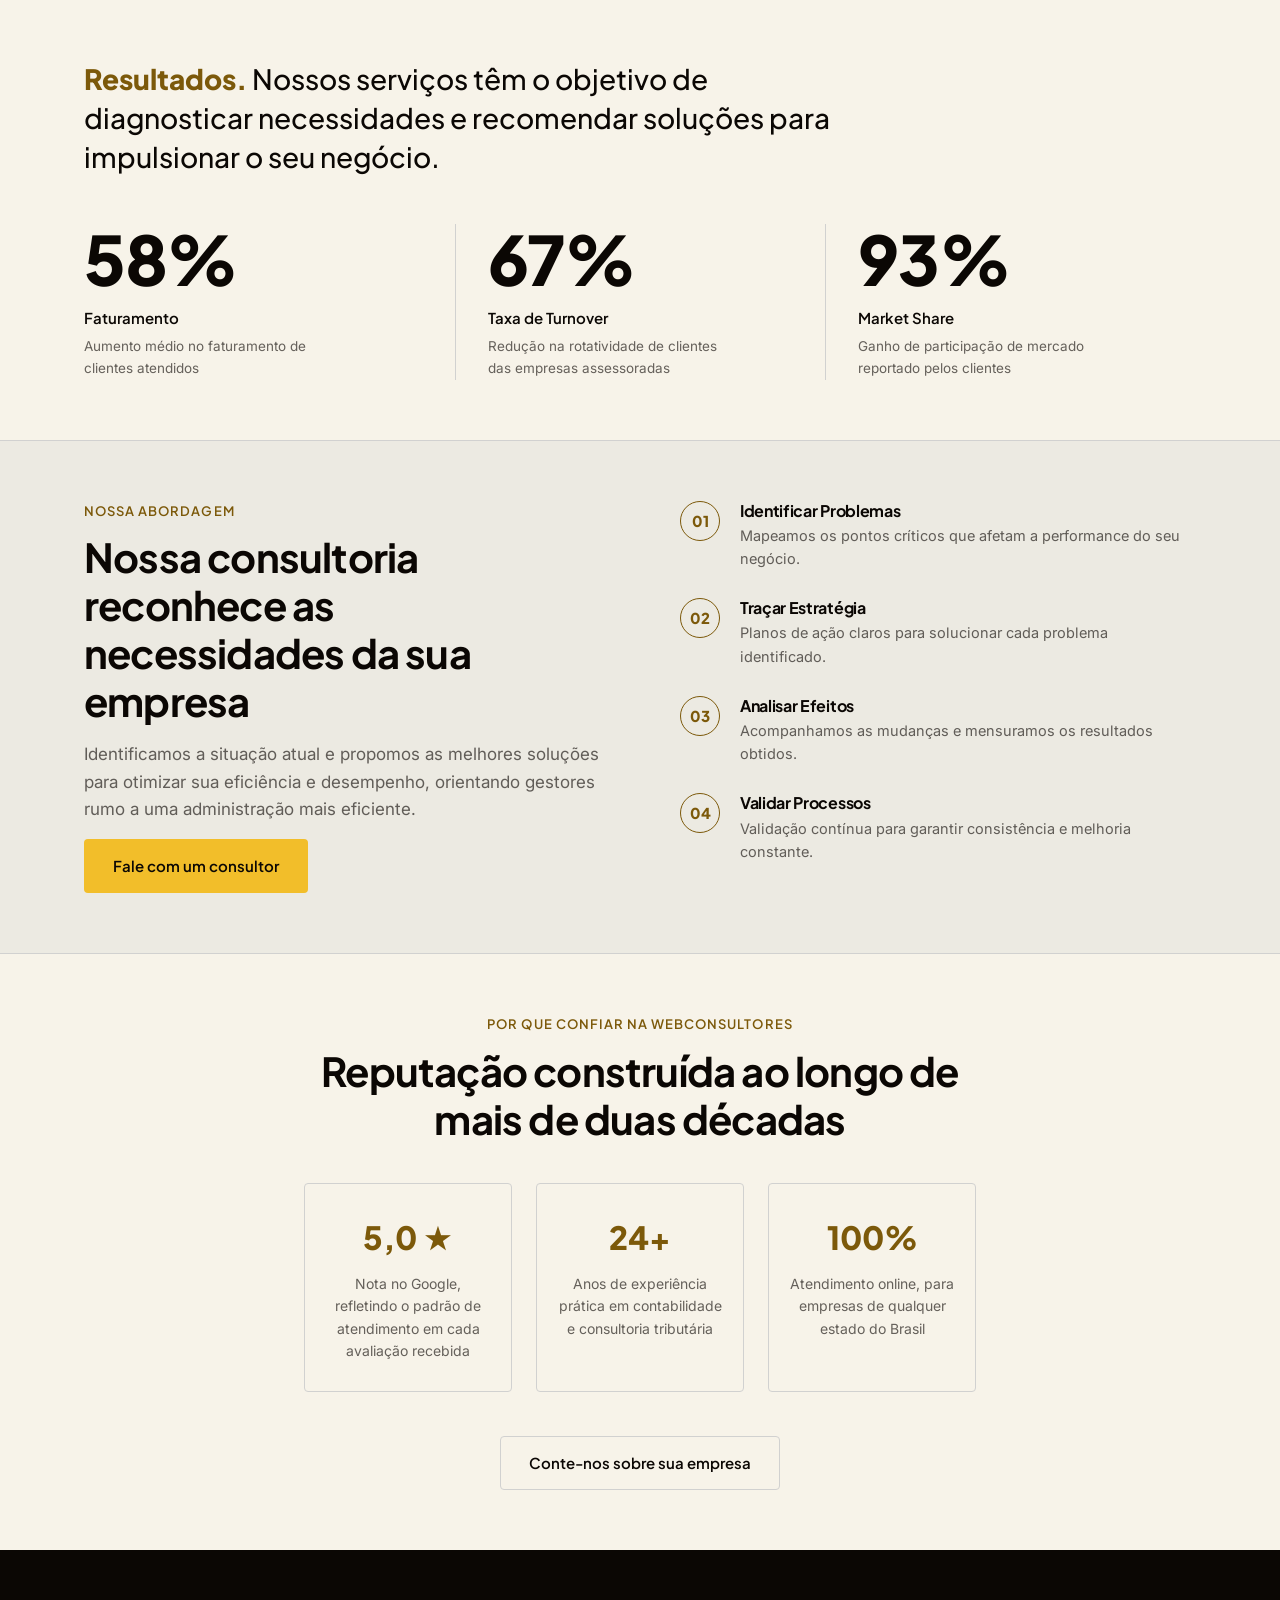
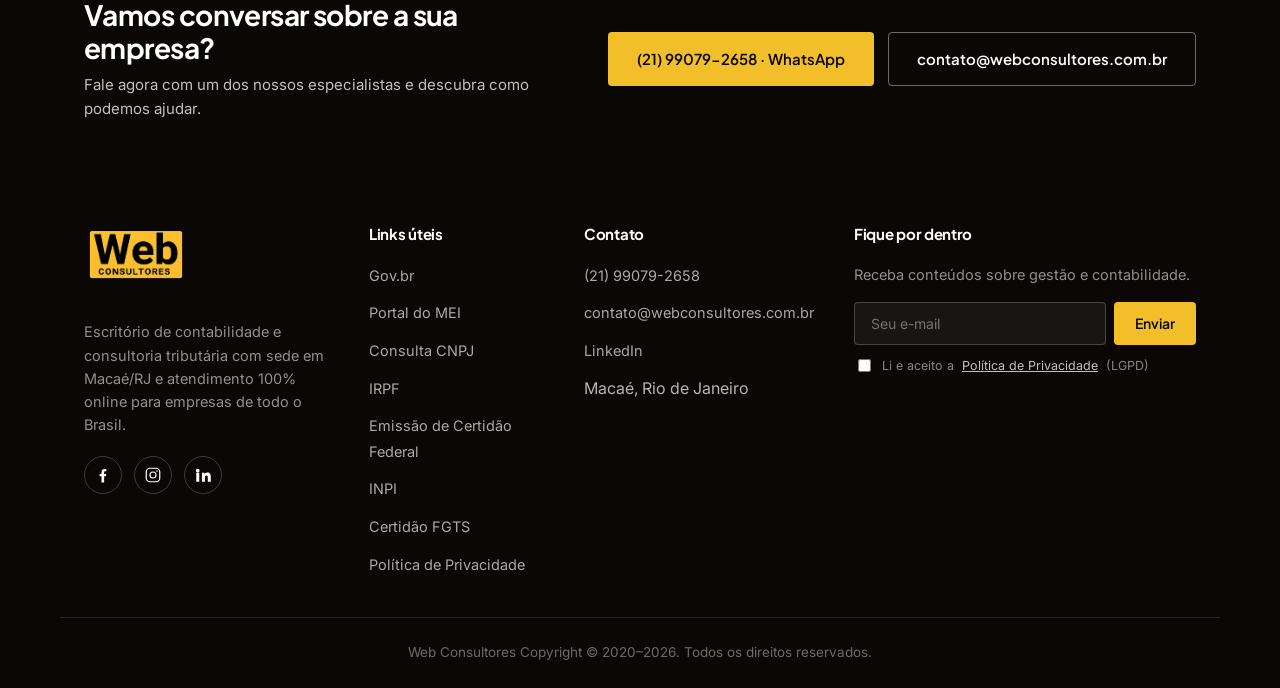
==== commit cfcd61fa: "Corrige corte de conteúdo ao navegar por âncora e reorganiza CTA final - scroll-margin-top nas seçõe" ====
--- a/index.html
+++ b/index.html
@@ -357,8 +357,10 @@
 <!-- ===================== CONTATO / CTA FINAL ===================== -->
 <section class="cta-final" id="contato">
   <div class="container cta-final-inner reveal">
-    <h2>Vamos conversar sobre a sua empresa?</h2>
-    <p>Fale agora com um dos nossos especialistas e descubra como podemos ajudar.</p>
+    <div class="cta-final-text">
+      <h2>Vamos conversar sobre a sua empresa?</h2>
+      <p>Fale agora com um dos nossos especialistas e descubra como podemos ajudar.</p>
+    </div>
     <div class="cta-final-actions">
       <a href="https://wa.me/5521990792658?text=Ol%C3%A1%21%20Vim%20pelo%20site%20e%20quero%20conversar%20sobre%20minha%20empresa." class="btn btn-primary" target="_blank" rel="noopener">
         (21) 99079-2658 · WhatsApp
--- a/css/style.css
+++ b/css/style.css
@@ -66,6 +66,11 @@
 
 section { padding: 60px 0; }
 
+/* Evita que o header fixo cubra o início da seção ao navegar por âncora */
+#top, #sobre, #solucoes, #vantagens, #numeros, #contato {
+  scroll-margin-top: 110px;
+}
+
 /* Linha divisória sutil entre seções de fundo claro (seções escuras já se
    separam pelo próprio contraste de cor, então ficam de fora) */
 .about, .services, .advantages, .stats, .approach, .social-proof {
@@ -523,18 +528,23 @@
 .cta-final {
   background: var(--text);
   color: #fff;
-  text-align: center;
   padding: 48px 0;
 }
-.cta-final h2 { color: #fff; font-size: clamp(22px, 2.4vw, 28px); margin-bottom: 10px; }
-.cta-final p { color: rgba(255,255,255,0.75); font-size: 15px; margin-bottom: 20px; }
-.cta-final-inner { max-width: 520px; margin: 0 auto; }
+.cta-final h2 { color: #fff; font-size: clamp(22px, 2.4vw, 28px); margin-bottom: 8px; }
+.cta-final p { color: rgba(255,255,255,0.75); font-size: 15px; margin: 0; }
+.cta-final-inner {
+  display: flex;
+  align-items: center;
+  justify-content: space-between;
+  gap: 32px;
+  flex-wrap: wrap;
+}
+.cta-final-text { flex: 1 1 320px; }
 .cta-final-actions {
   display: flex;
   gap: 14px;
-  justify-content: center;
   flex-wrap: wrap;
-  margin-top: 4px;
+  flex-shrink: 0;
 }
 .cta-final .btn-ghost { border-color: rgba(255,255,255,0.4); color: #fff; }
 .cta-final .btn-ghost:hover { border-color: #fff; }
@@ -689,6 +699,7 @@
   .stat-item:first-child { padding-left: 20px; border-left: 2px solid var(--border); }
   .social-proof-grid { grid-template-columns: 1fr; }
   .footer-grid { grid-template-columns: 1fr; gap: 40px; }
-  .cta-final-actions { flex-direction: column; align-items: stretch; }
+  .cta-final-inner { text-align: center; justify-content: center; }
+  .cta-final-actions { flex-direction: column; align-items: stretch; width: 100%; }
   .newsletter-row { flex-direction: column; }
 }
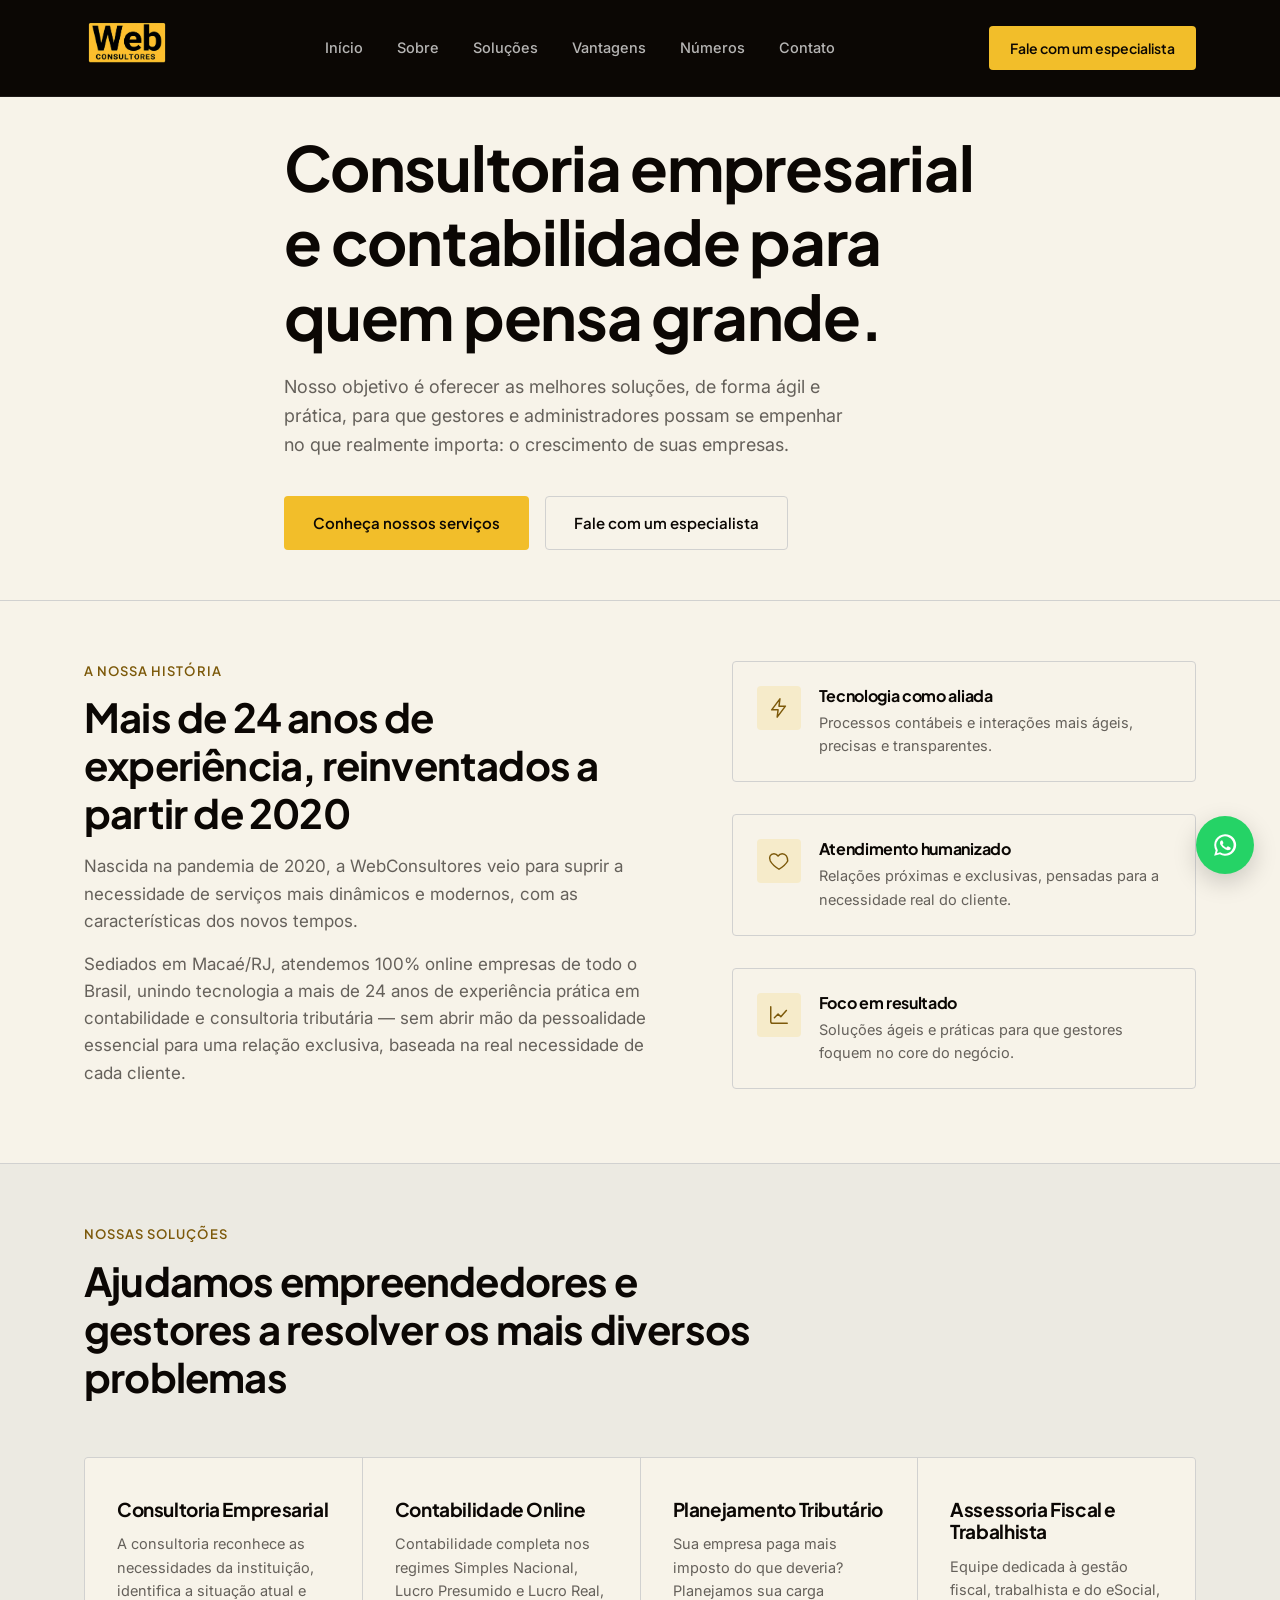
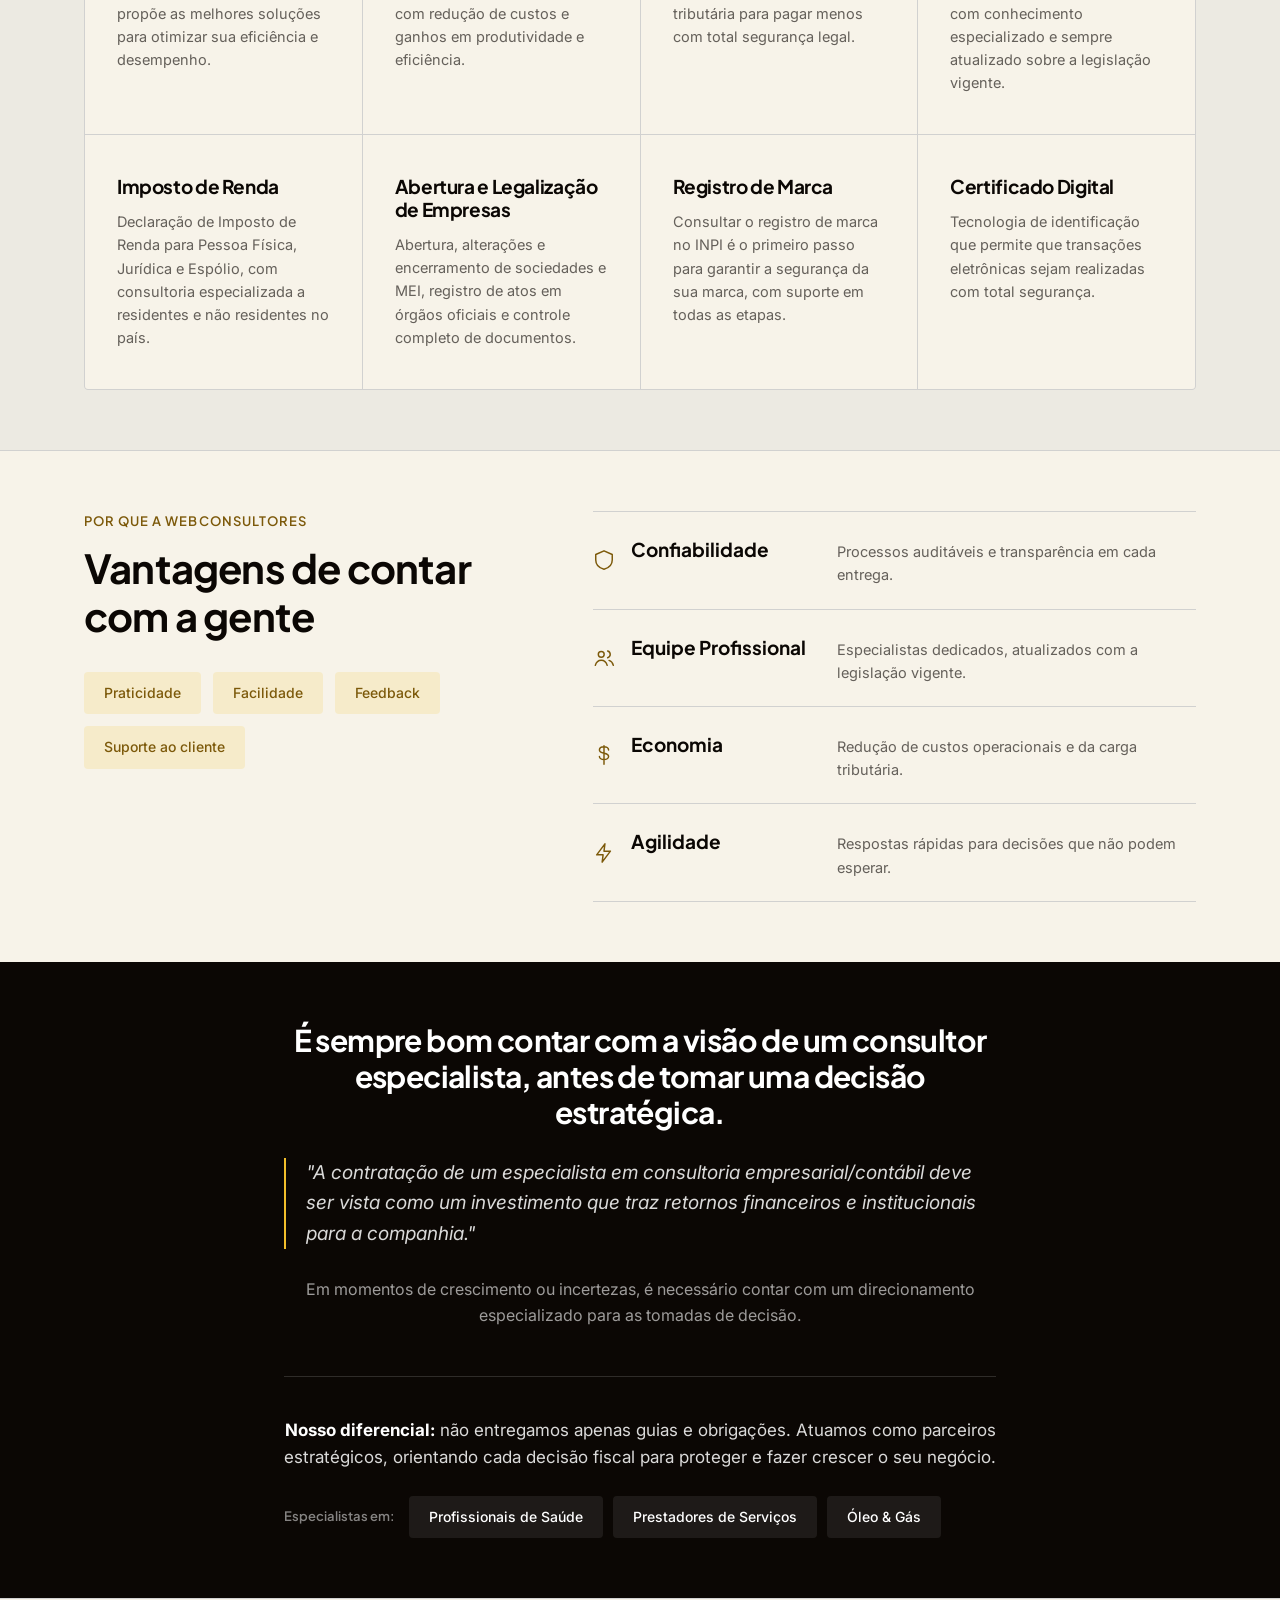
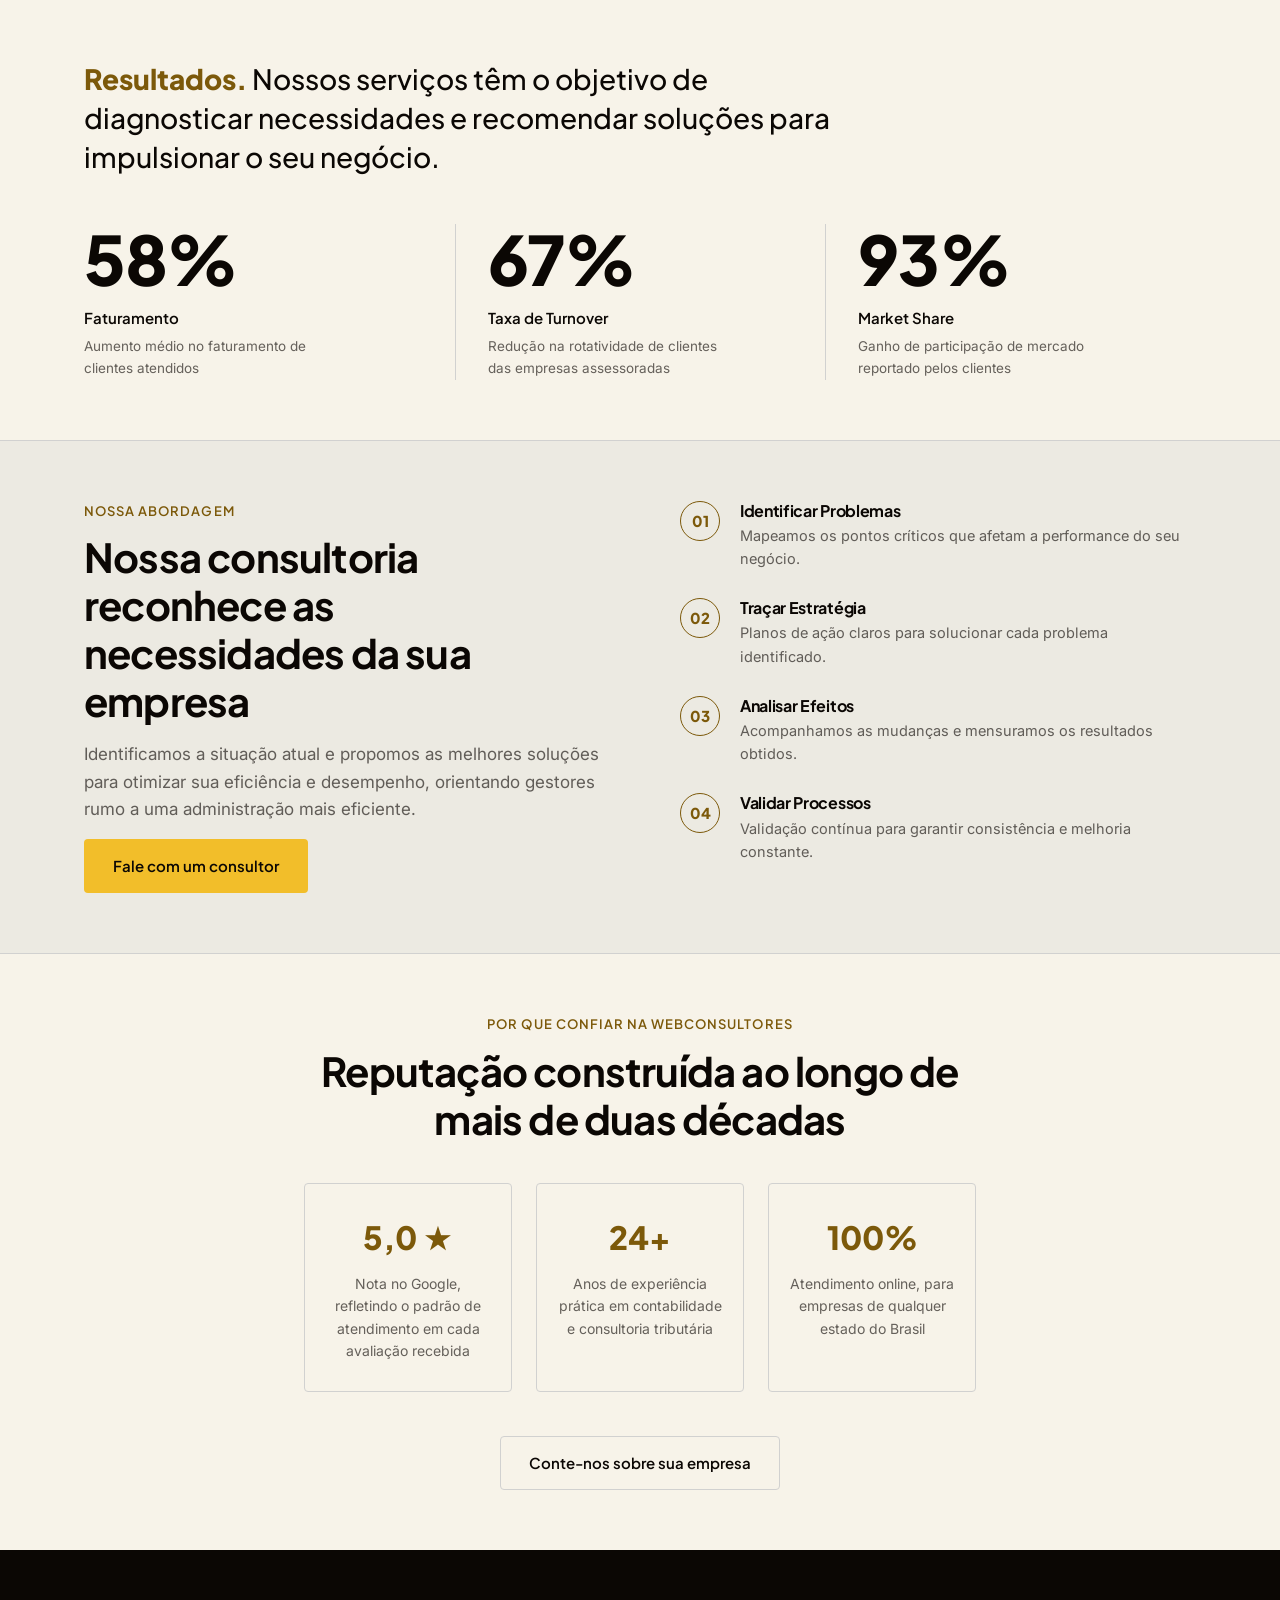
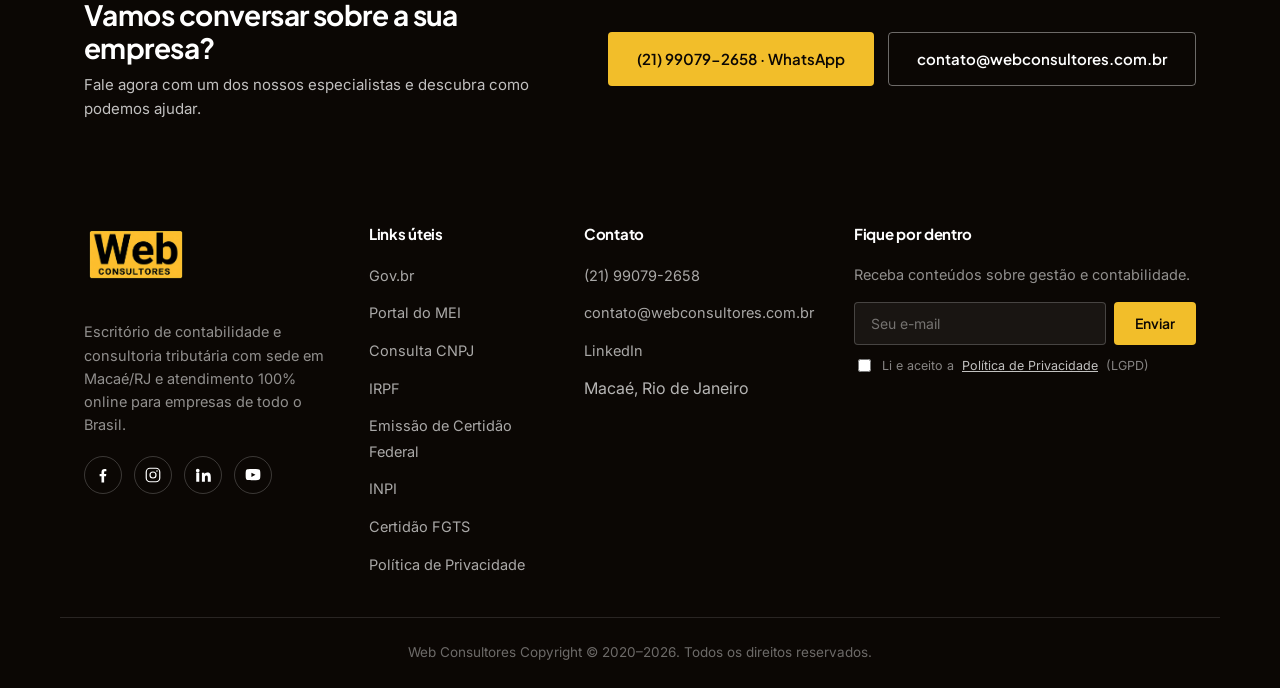
==== commit 2e948699: "Atualiza reviewCount real e adiciona YouTube às redes sociais Dados confirmados no perfil do Google " ====
--- a/index.html
+++ b/index.html
@@ -37,13 +37,14 @@
   "sameAs": [
     "https://www.facebook.com/webcontador",
     "https://www.instagram.com/webconsultores/",
-    "https://www.linkedin.com/company/webconsultores/"
+    "https://www.linkedin.com/company/webconsultores/",
+    "https://www.youtube.com/channel/UCYj9YjcQ1HFC9OOumOX7kIg"
   ],
   "aggregateRating": {
     "@type": "AggregateRating",
     "ratingValue": "5.0",
     "bestRating": "5",
-    "reviewCount": "1"
+    "reviewCount": "56"
   }
 }
 </script>
@@ -388,6 +389,9 @@
         <a href="https://www.linkedin.com/company/webconsultores/" target="_blank" rel="noopener" aria-label="LinkedIn">
           <svg width="18" height="18" viewBox="0 0 24 24" fill="currentColor"><path d="M4.98 3.5a2.5 2.5 0 1 1 0 5 2.5 2.5 0 0 1 0-5ZM3 9h4v12H3V9Zm7 0h3.8v1.7h.05c.53-1 1.83-2.05 3.77-2.05 4.03 0 4.78 2.65 4.78 6.1V21h-4v-5.35c0-1.28-.02-2.92-1.78-2.92-1.78 0-2.06 1.39-2.06 2.83V21h-4V9Z"/></svg>
         </a>
+        <a href="https://www.youtube.com/channel/UCYj9YjcQ1HFC9OOumOX7kIg" target="_blank" rel="noopener" aria-label="YouTube">
+          <svg width="18" height="18" viewBox="0 0 24 24" fill="currentColor"><path d="M21.6 7.2s-.2-1.5-.8-2.1c-.8-.8-1.7-.8-2.1-.9C15.9 4 12 4 12 4h0s-3.9 0-6.7.2c-.4 0-1.3.1-2.1.9-.6.6-.8 2.1-.8 2.1S2.2 9 2.2 10.7v1.6c0 1.7.2 3.5.2 3.5s.2 1.5.8 2.1c.8.8 1.8.8 2.3.9C7.3 19 12 19 12 19s3.9 0 6.7-.3c.4 0 1.3-.1 2.1-.9.6-.6.8-2.1.8-2.1s.2-1.7.2-3.5v-1.6c0-1.7-.2-3.5-.2-3.5ZM9.9 14.6V8.9l5.4 2.9-5.4 2.8Z"/></svg>
+        </a>
       </div>
     </div>
 
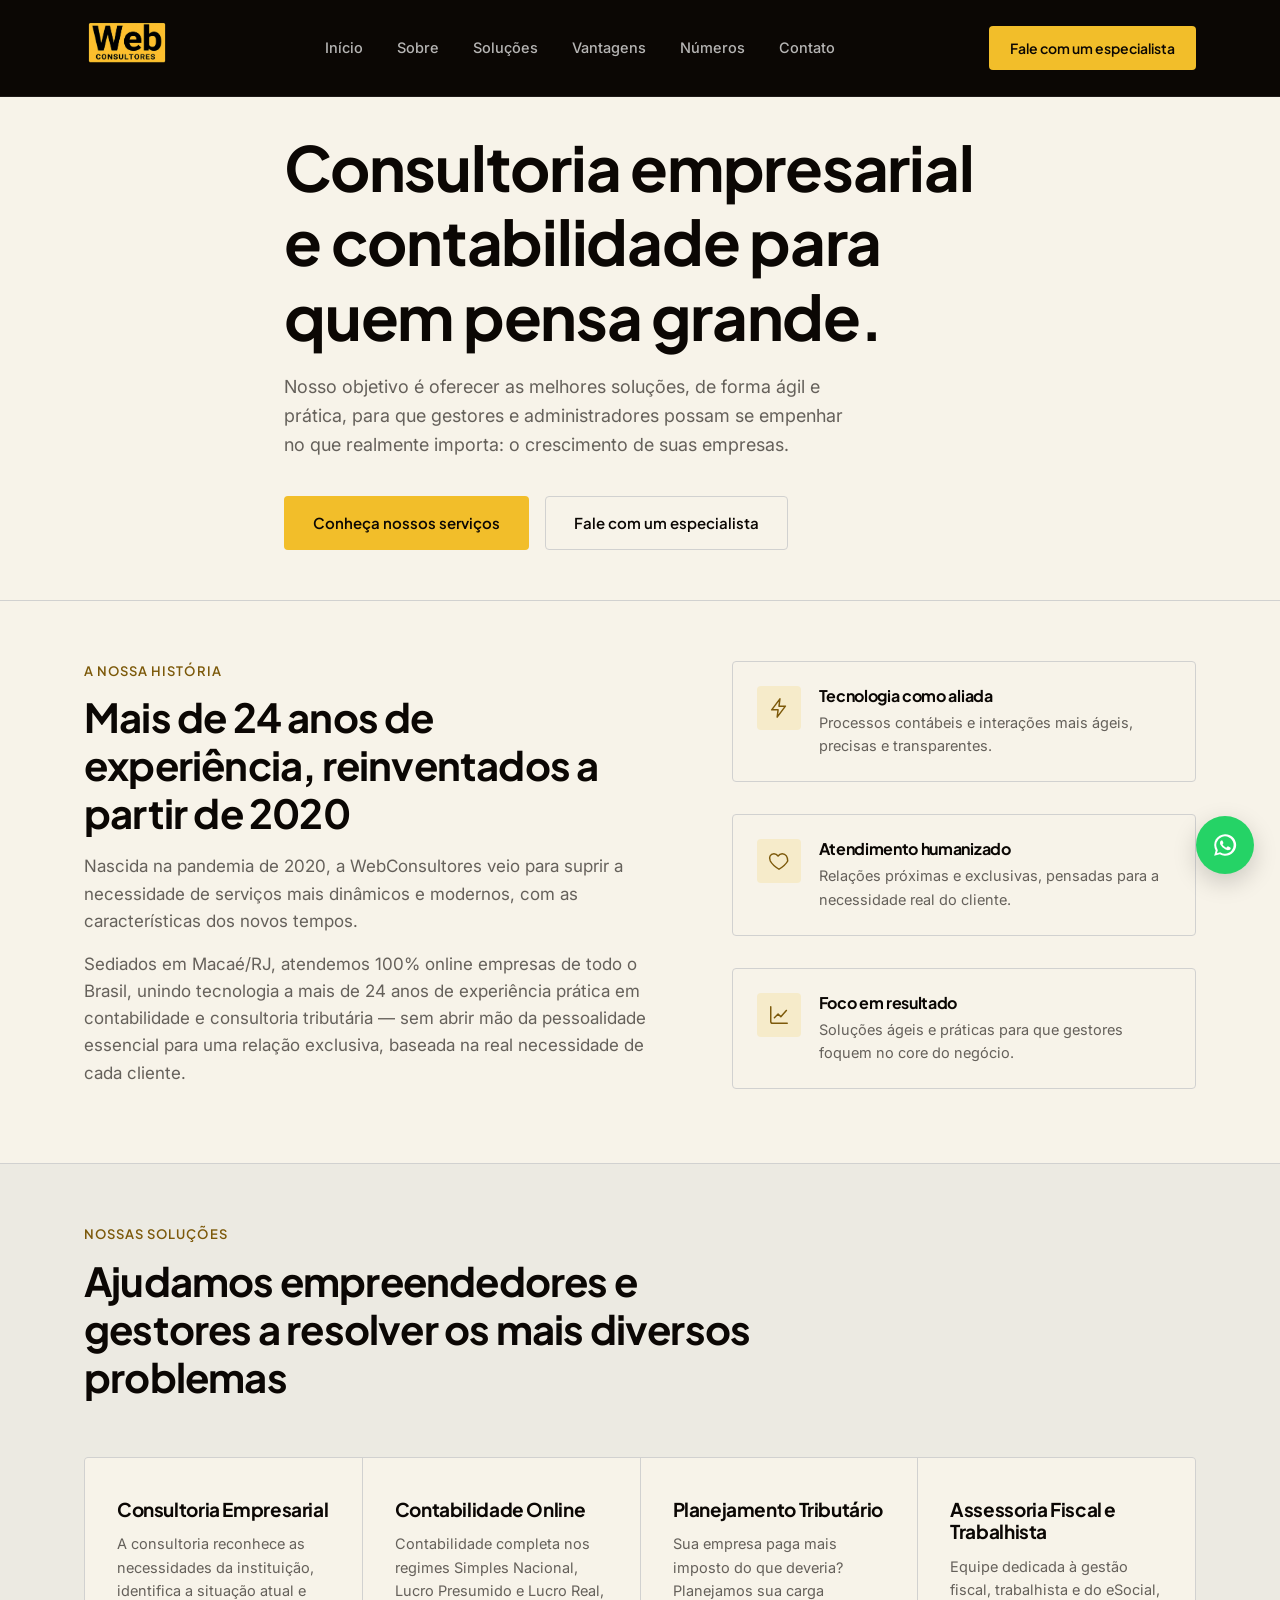
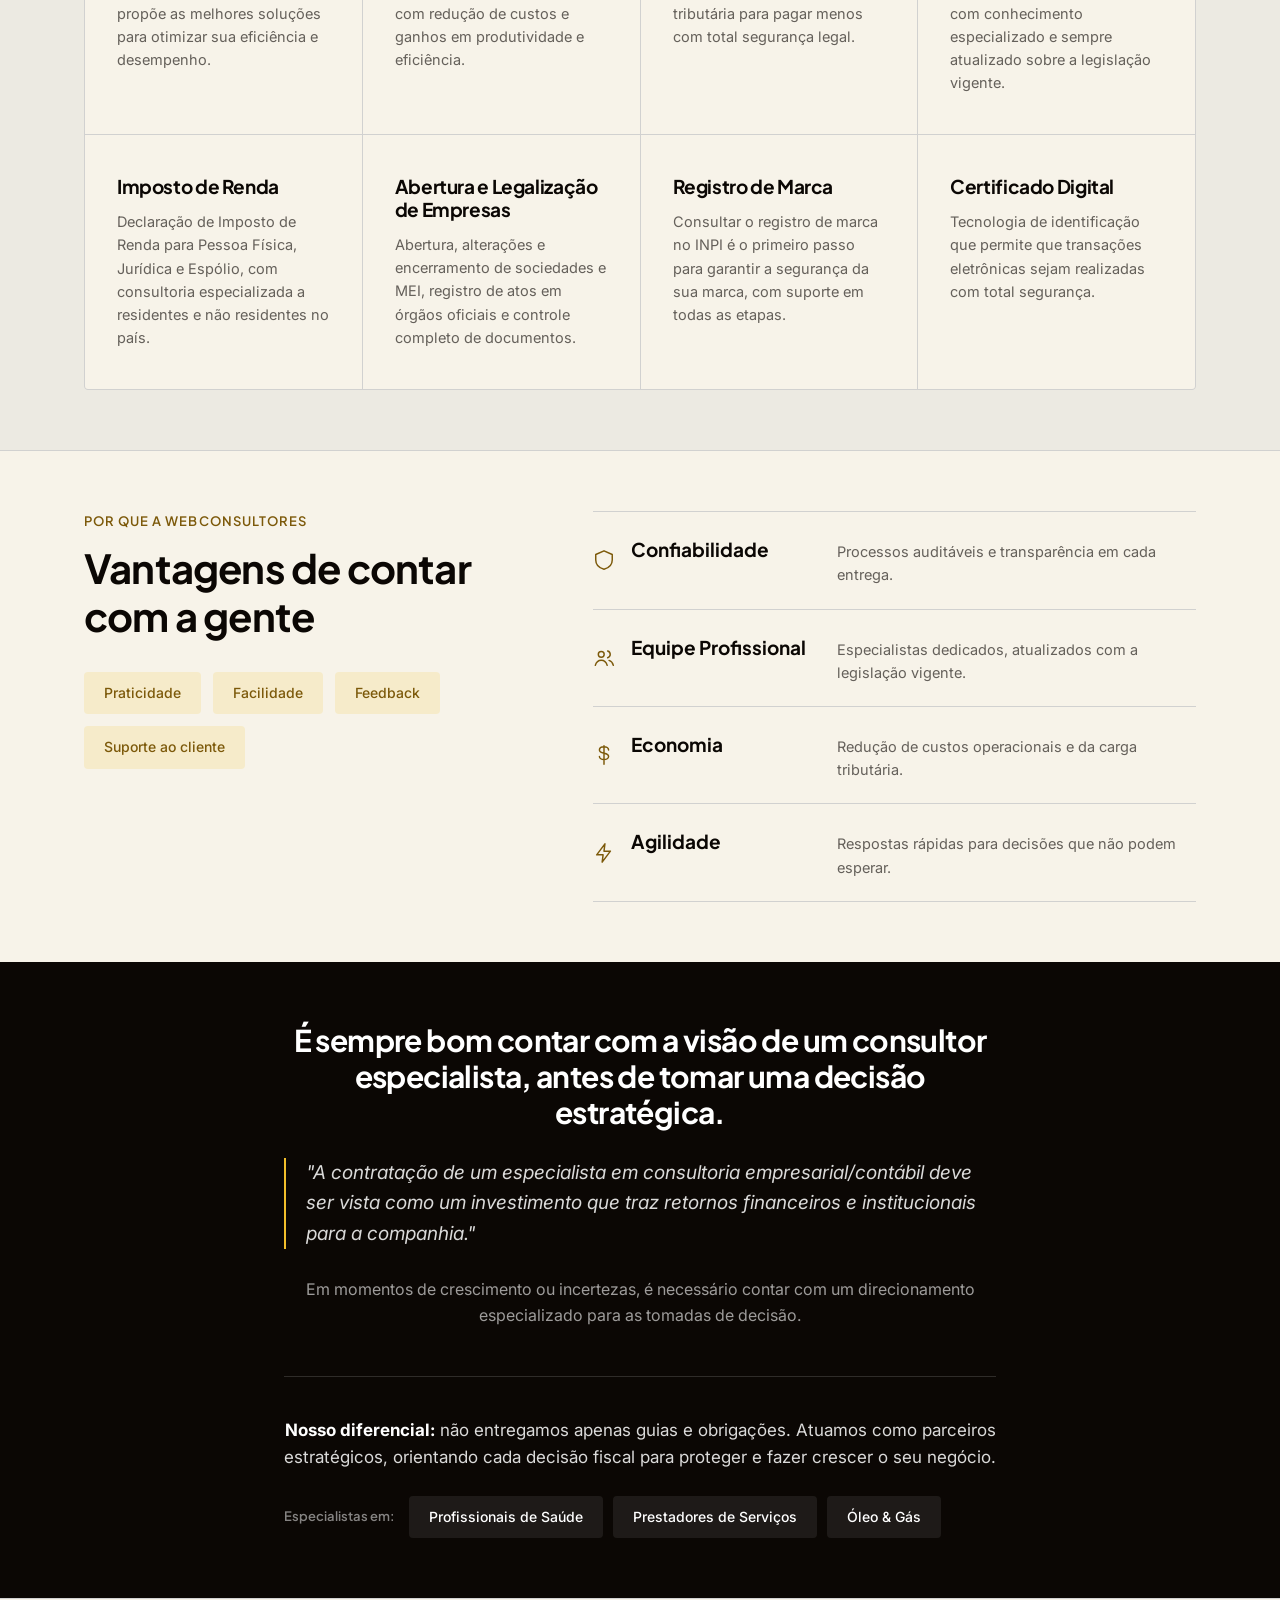
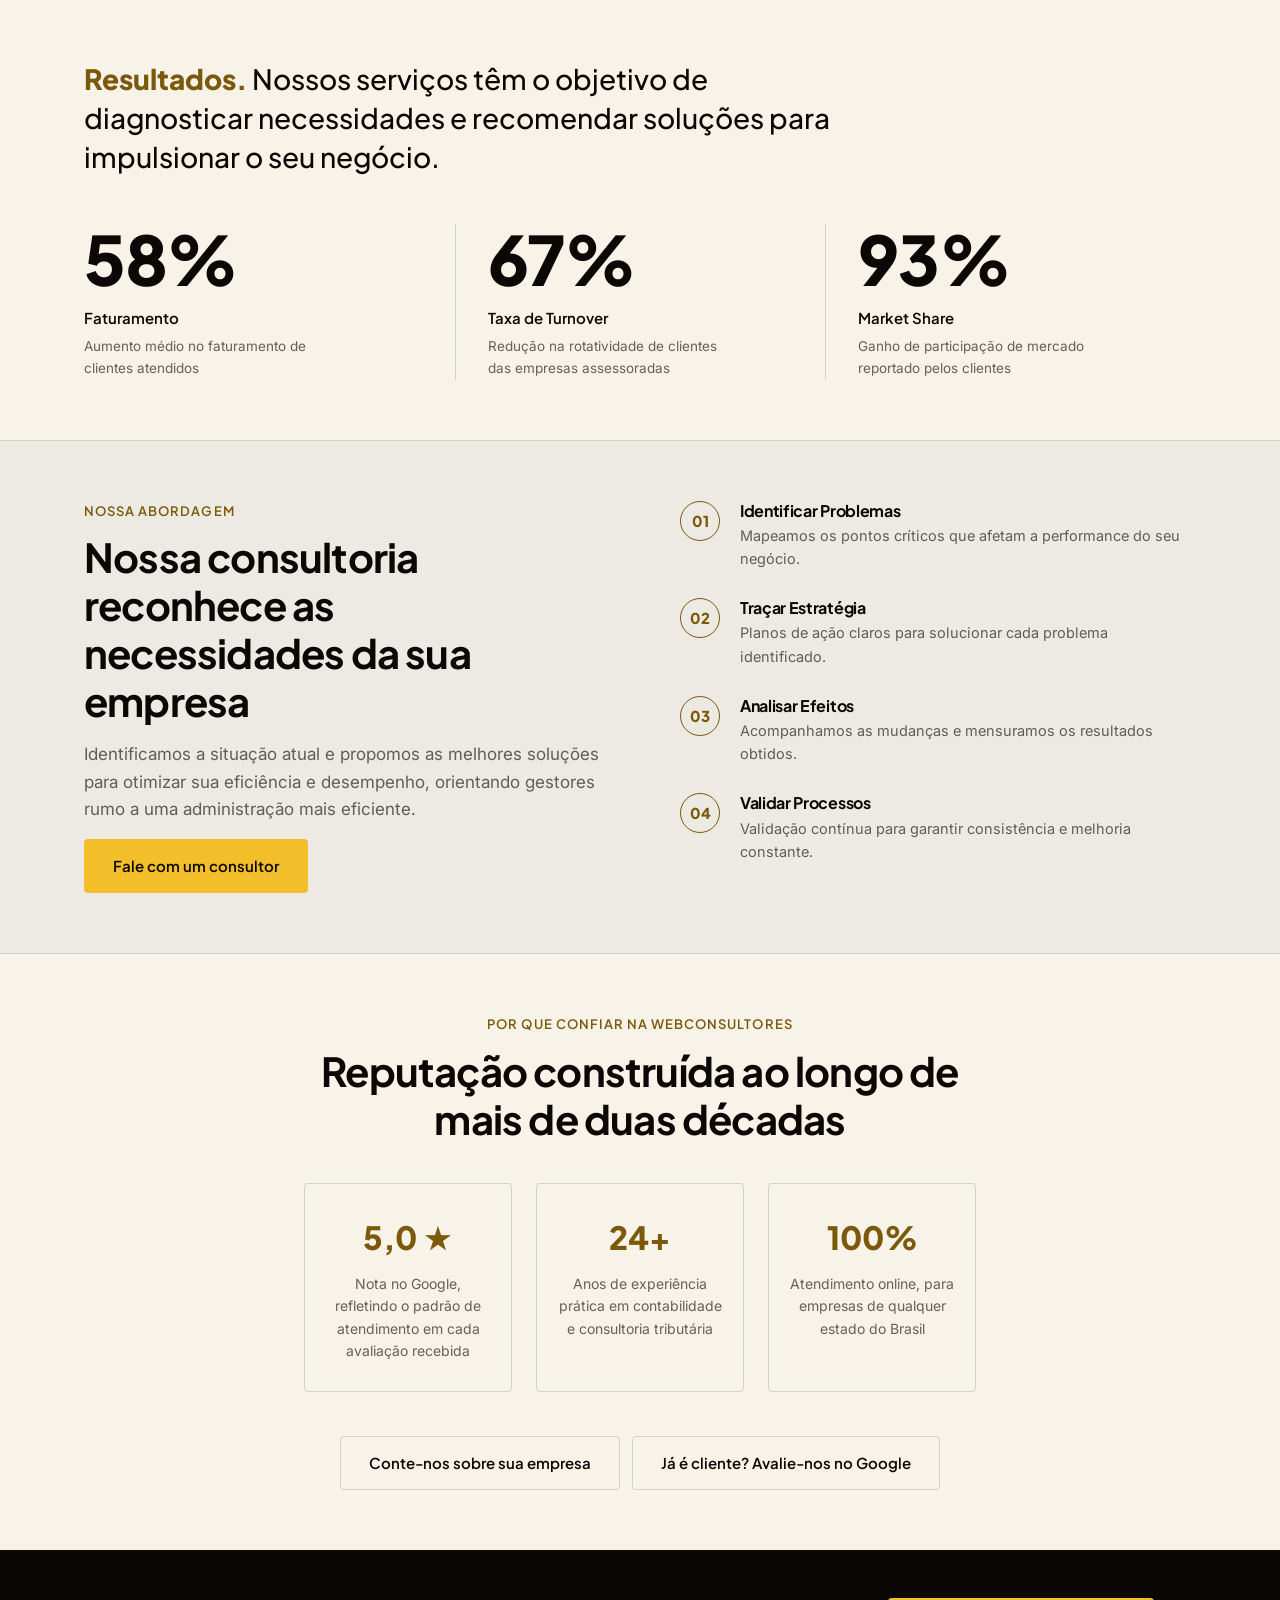
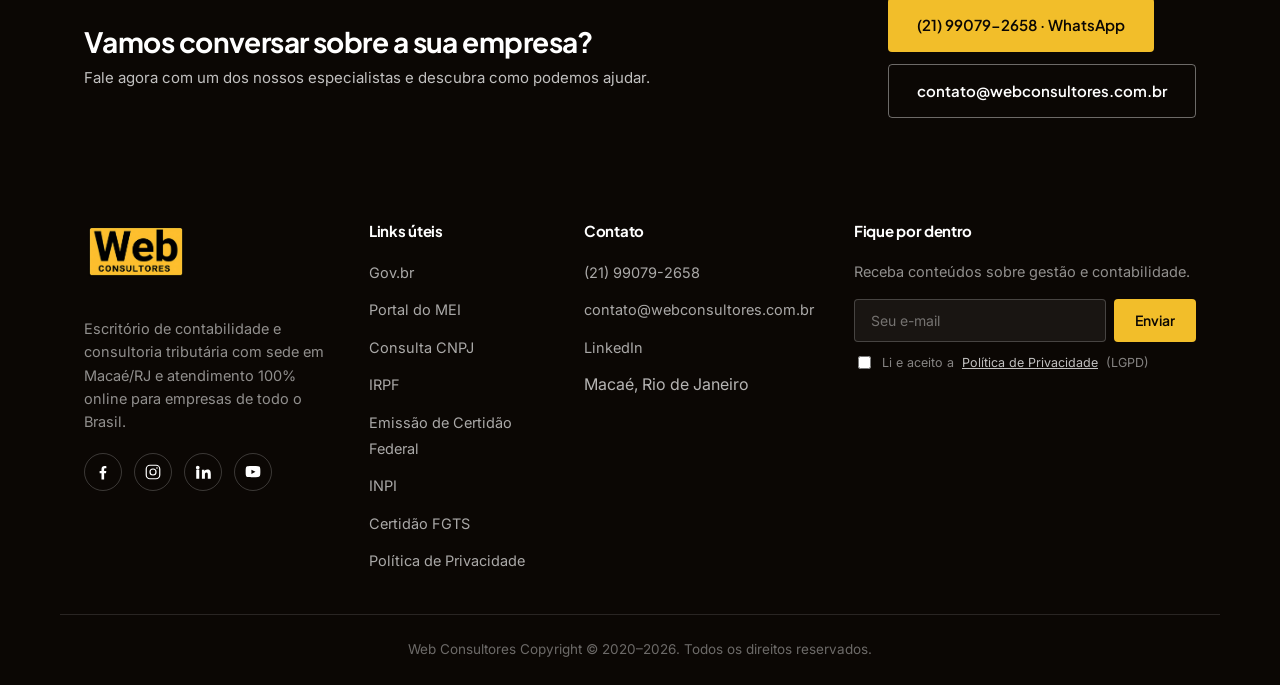
==== commit 6c42331d: "Empilha WhatsApp/e-mail no CTA final e adiciona CTA de avaliação no Google - cta-final-actions: What" ====
--- a/index.html
+++ b/index.html
@@ -351,7 +351,10 @@
         <p>Atendimento online, para empresas de qualquer estado do Brasil</p>
       </div>
     </div>
-    <a href="https://wa.me/5521990792658?text=Ol%C3%A1%21%20Vim%20pelo%20site%20da%20WebConsultores%20e%20gostaria%20de%20falar%20com%20um%20especialista." class="btn btn-ghost" target="_blank" rel="noopener">Conte-nos sobre sua empresa</a>
+    <div class="social-proof-actions">
+      <a href="https://wa.me/5521990792658?text=Ol%C3%A1%21%20Vim%20pelo%20site%20da%20WebConsultores%20e%20gostaria%20de%20falar%20com%20um%20especialista." class="btn btn-ghost" target="_blank" rel="noopener">Conte-nos sobre sua empresa</a>
+      <a href="https://search.google.com/local/writereview?placeid=ChIJ0eeXxtoJeaAR7dIMWJvDHNc" class="btn btn-ghost" target="_blank" rel="noopener">Já é cliente? Avalie-nos no Google</a>
+    </div>
   </div>
 </section>
 
--- a/css/style.css
+++ b/css/style.css
@@ -522,6 +522,13 @@
 }
 .social-proof-item p { font-size: 14px; margin: 0; }
 
+.social-proof-actions {
+  display: flex;
+  gap: 12px;
+  justify-content: center;
+  flex-wrap: wrap;
+}
+
 /* =========================================================
    CTA FINAL
    ========================================================= */
@@ -542,8 +549,9 @@
 .cta-final-text { flex: 1 1 320px; }
 .cta-final-actions {
   display: flex;
-  gap: 14px;
-  flex-wrap: wrap;
+  flex-direction: column;
+  align-items: flex-start;
+  gap: 12px;
   flex-shrink: 0;
 }
 .cta-final .btn-ghost { border-color: rgba(255,255,255,0.4); color: #fff; }
